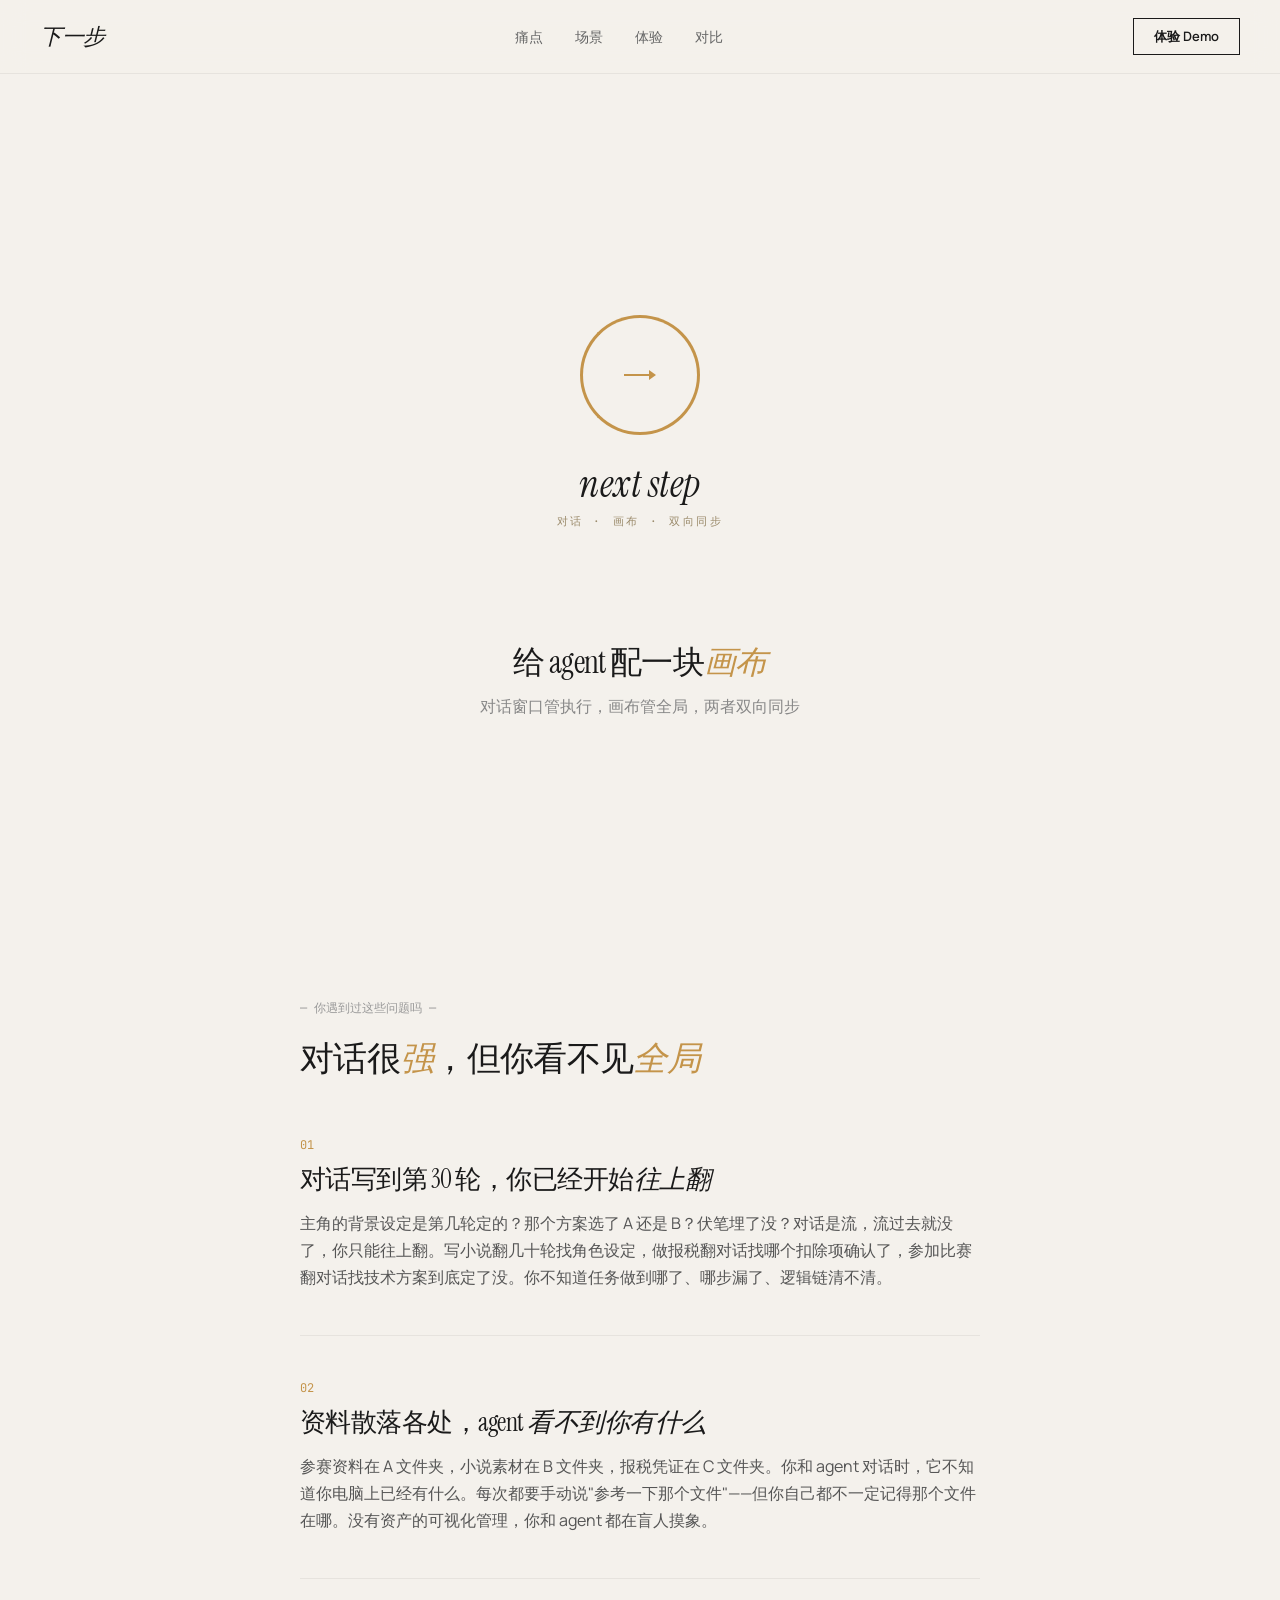
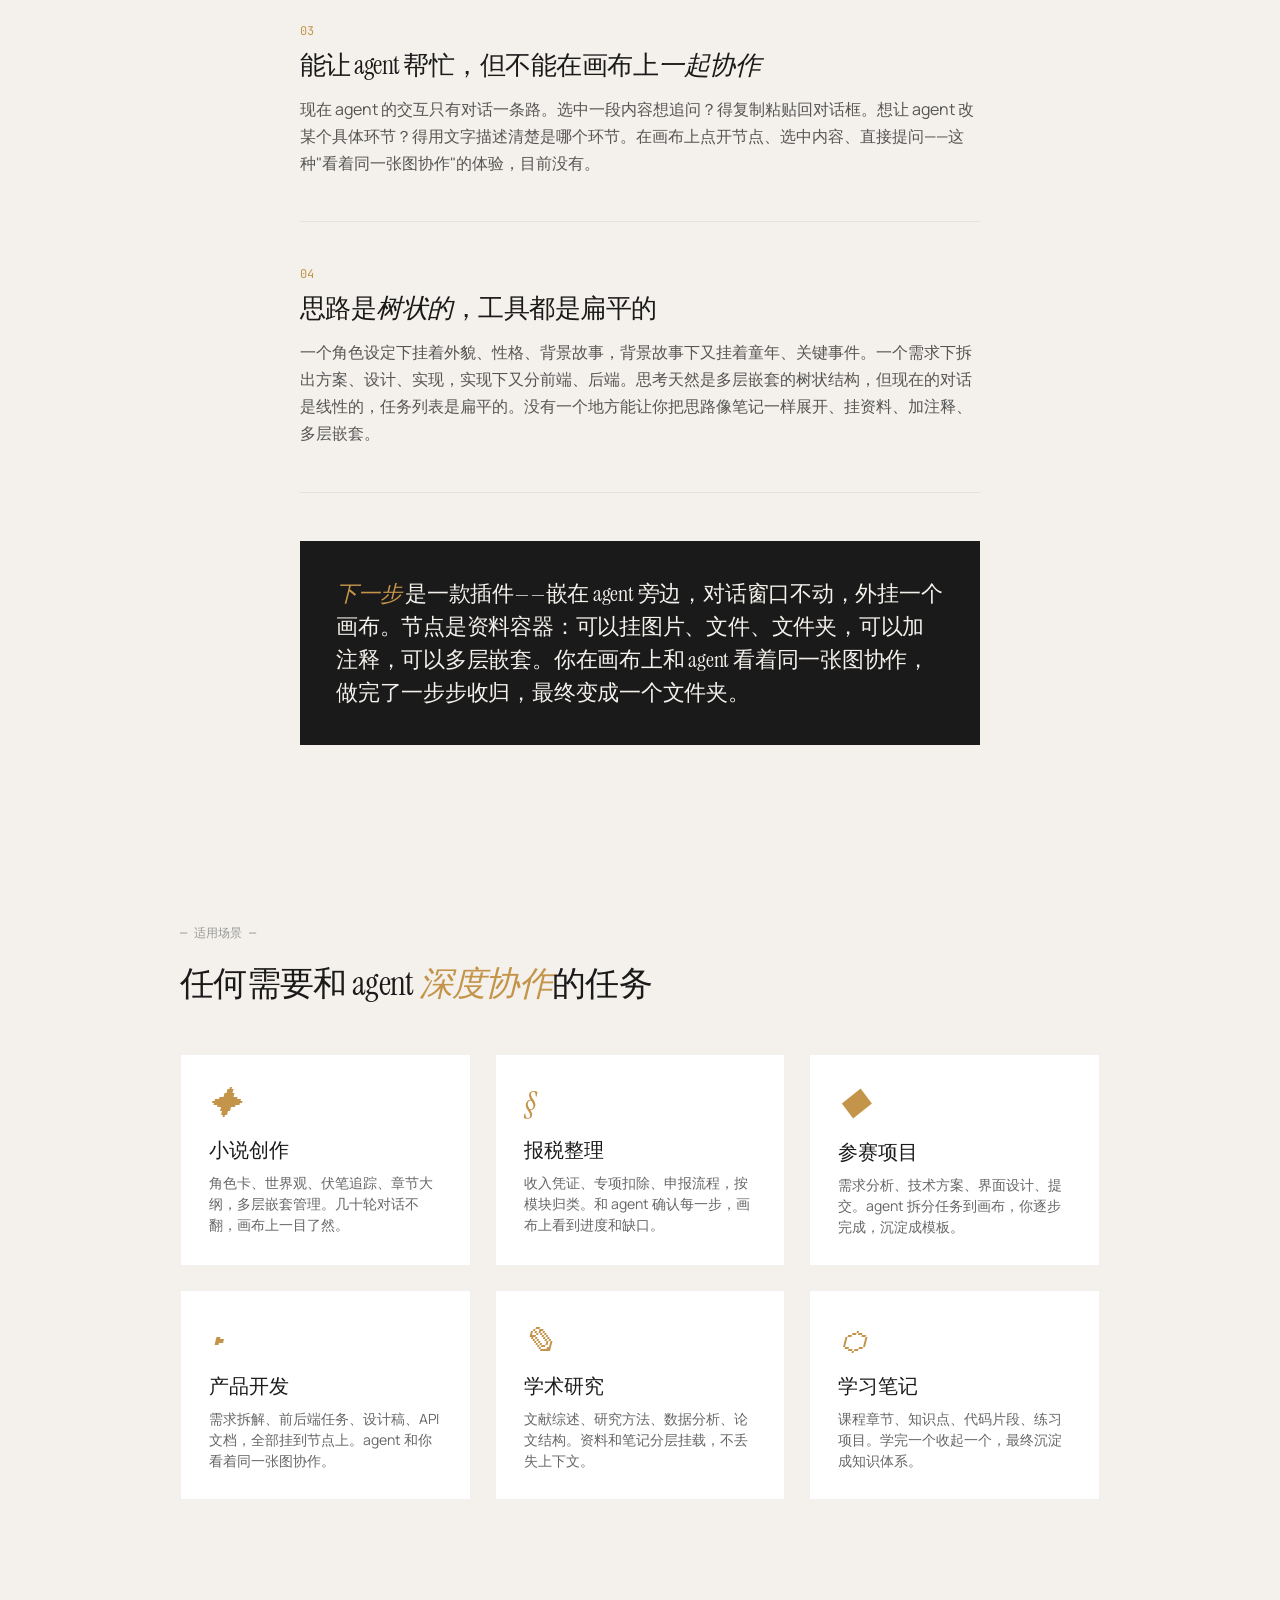
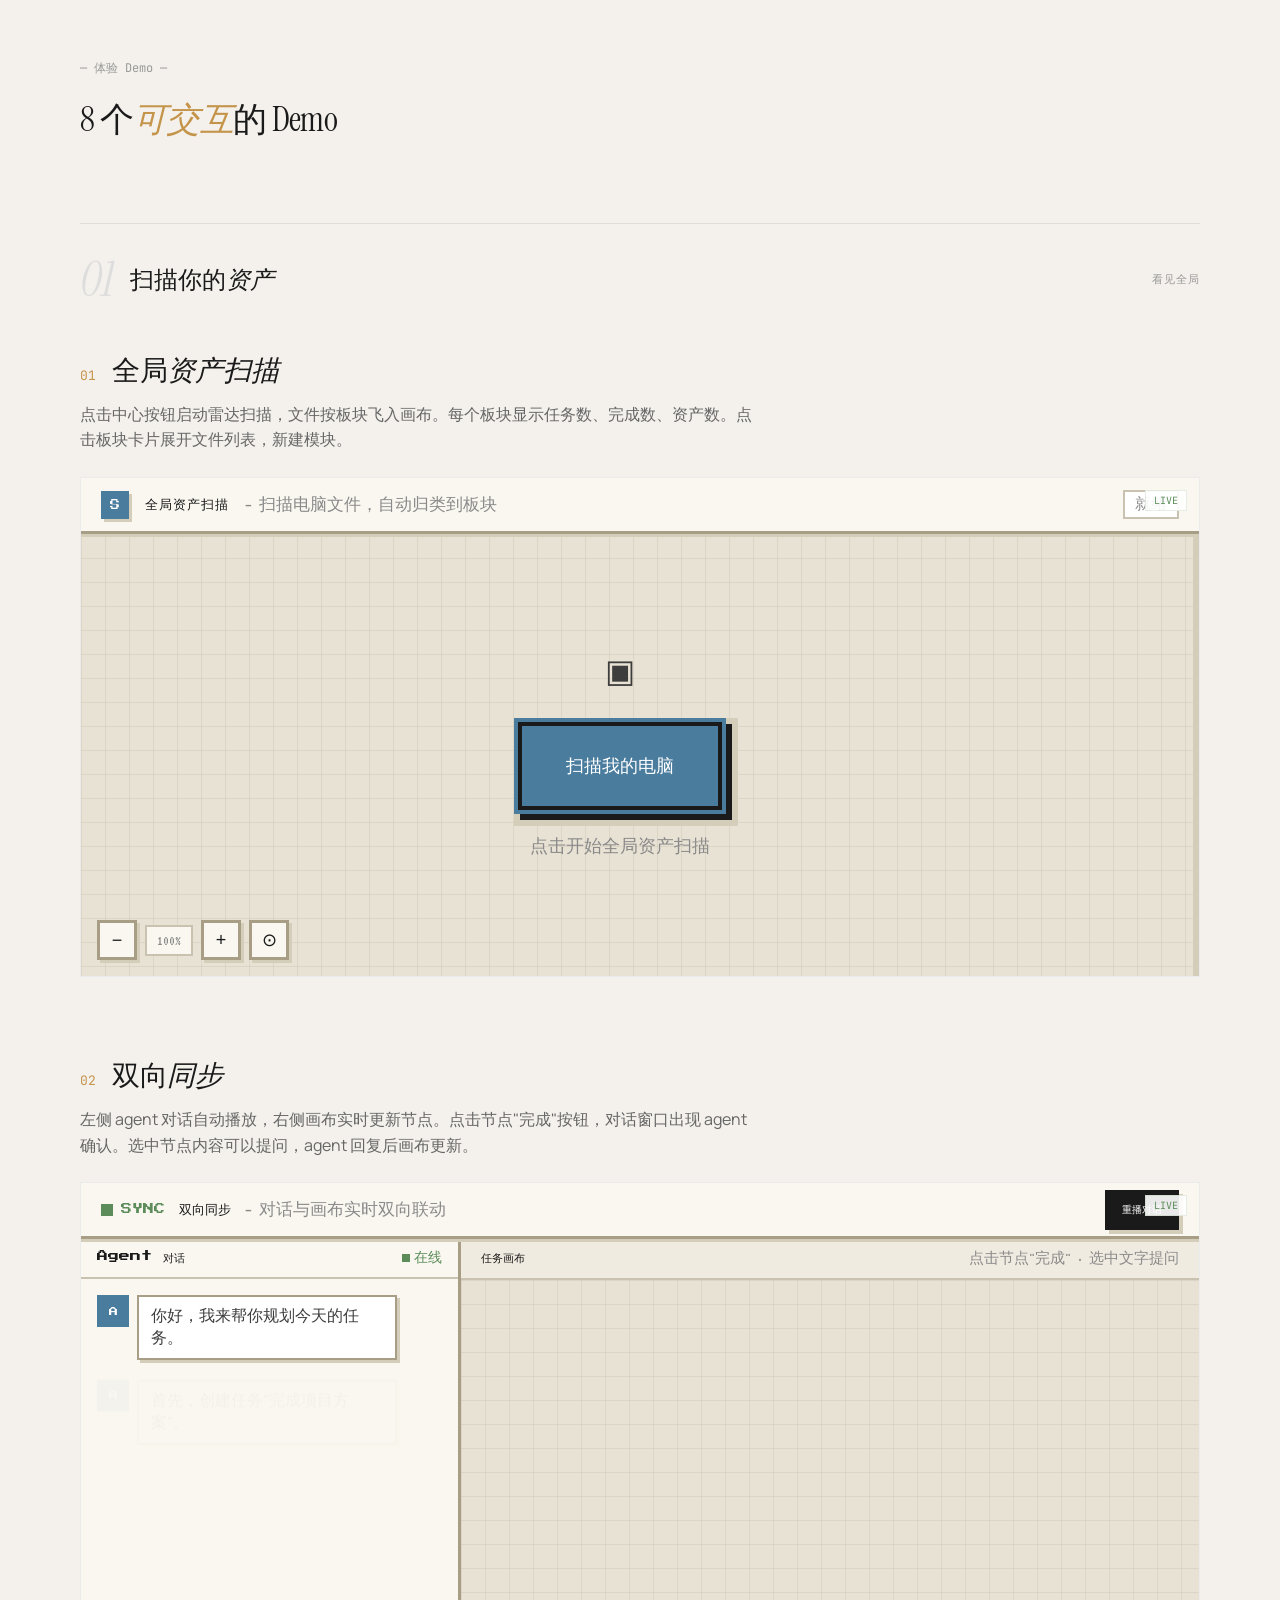
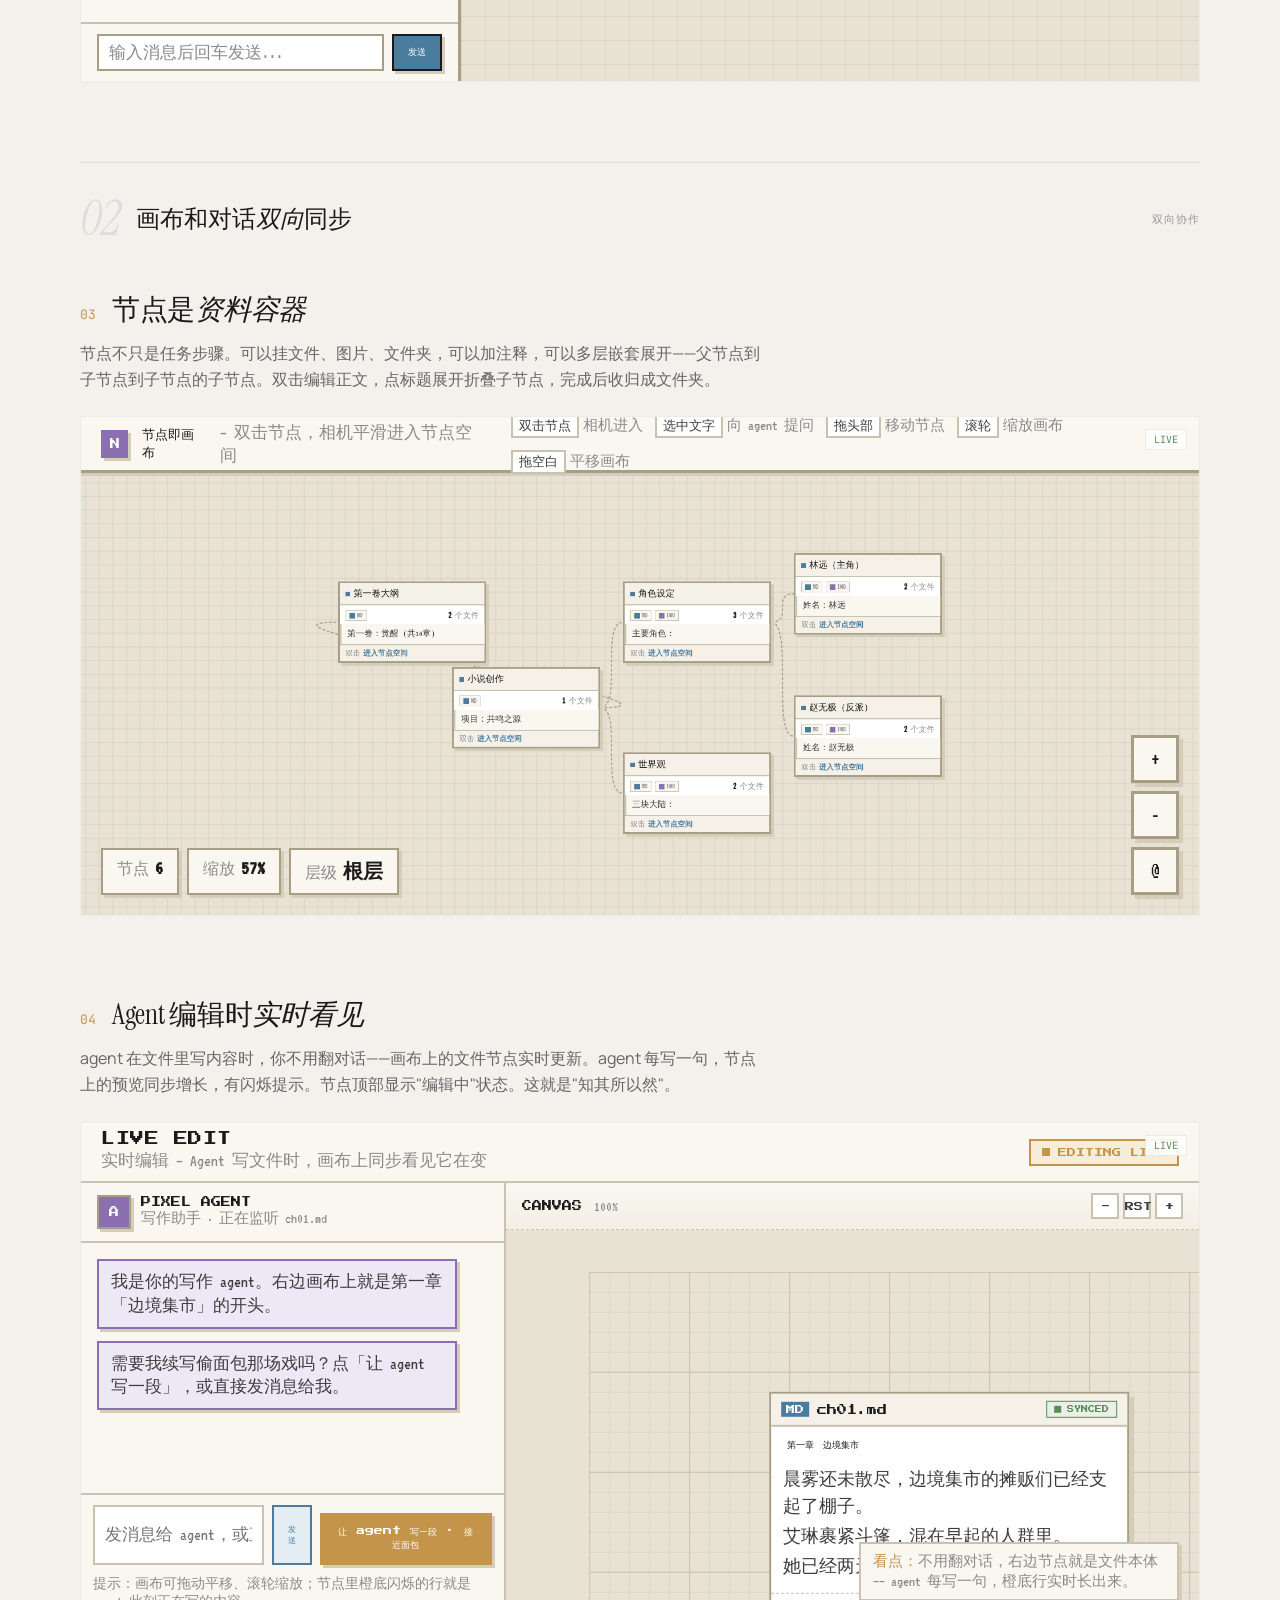
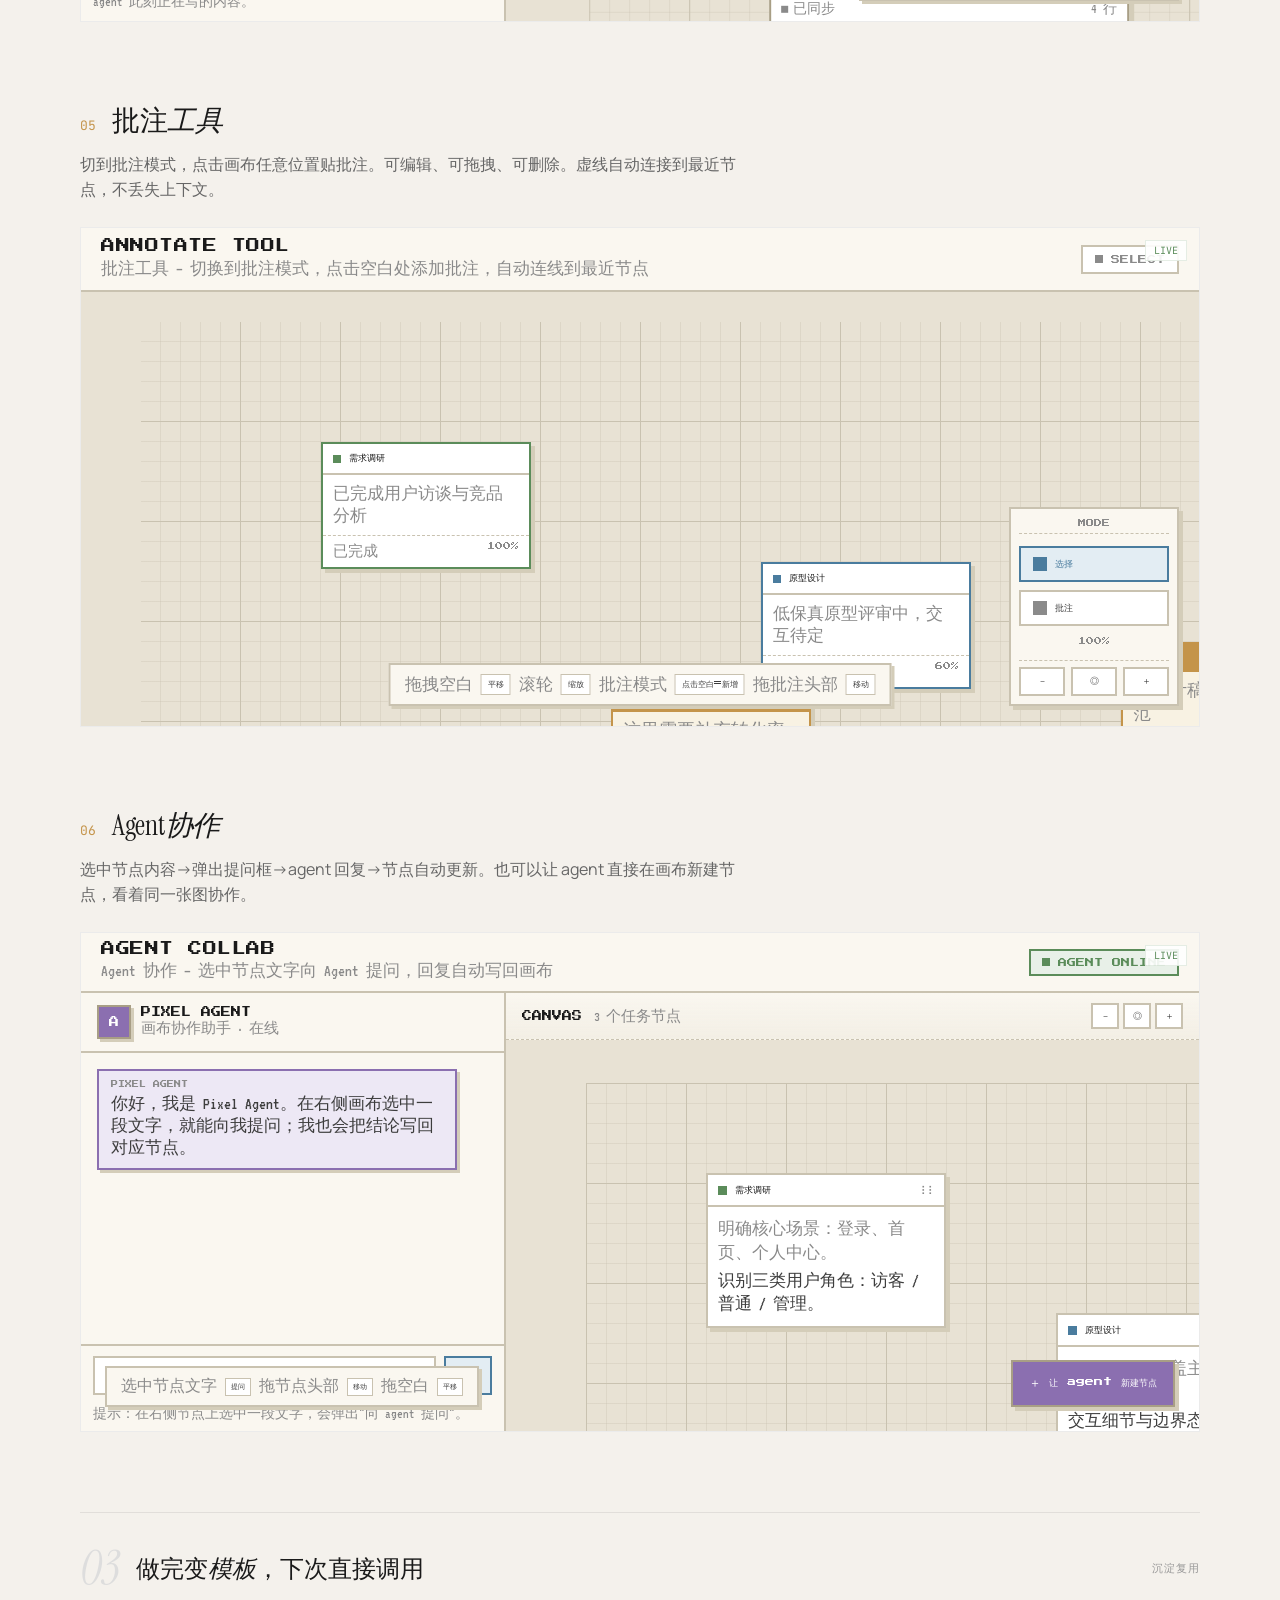
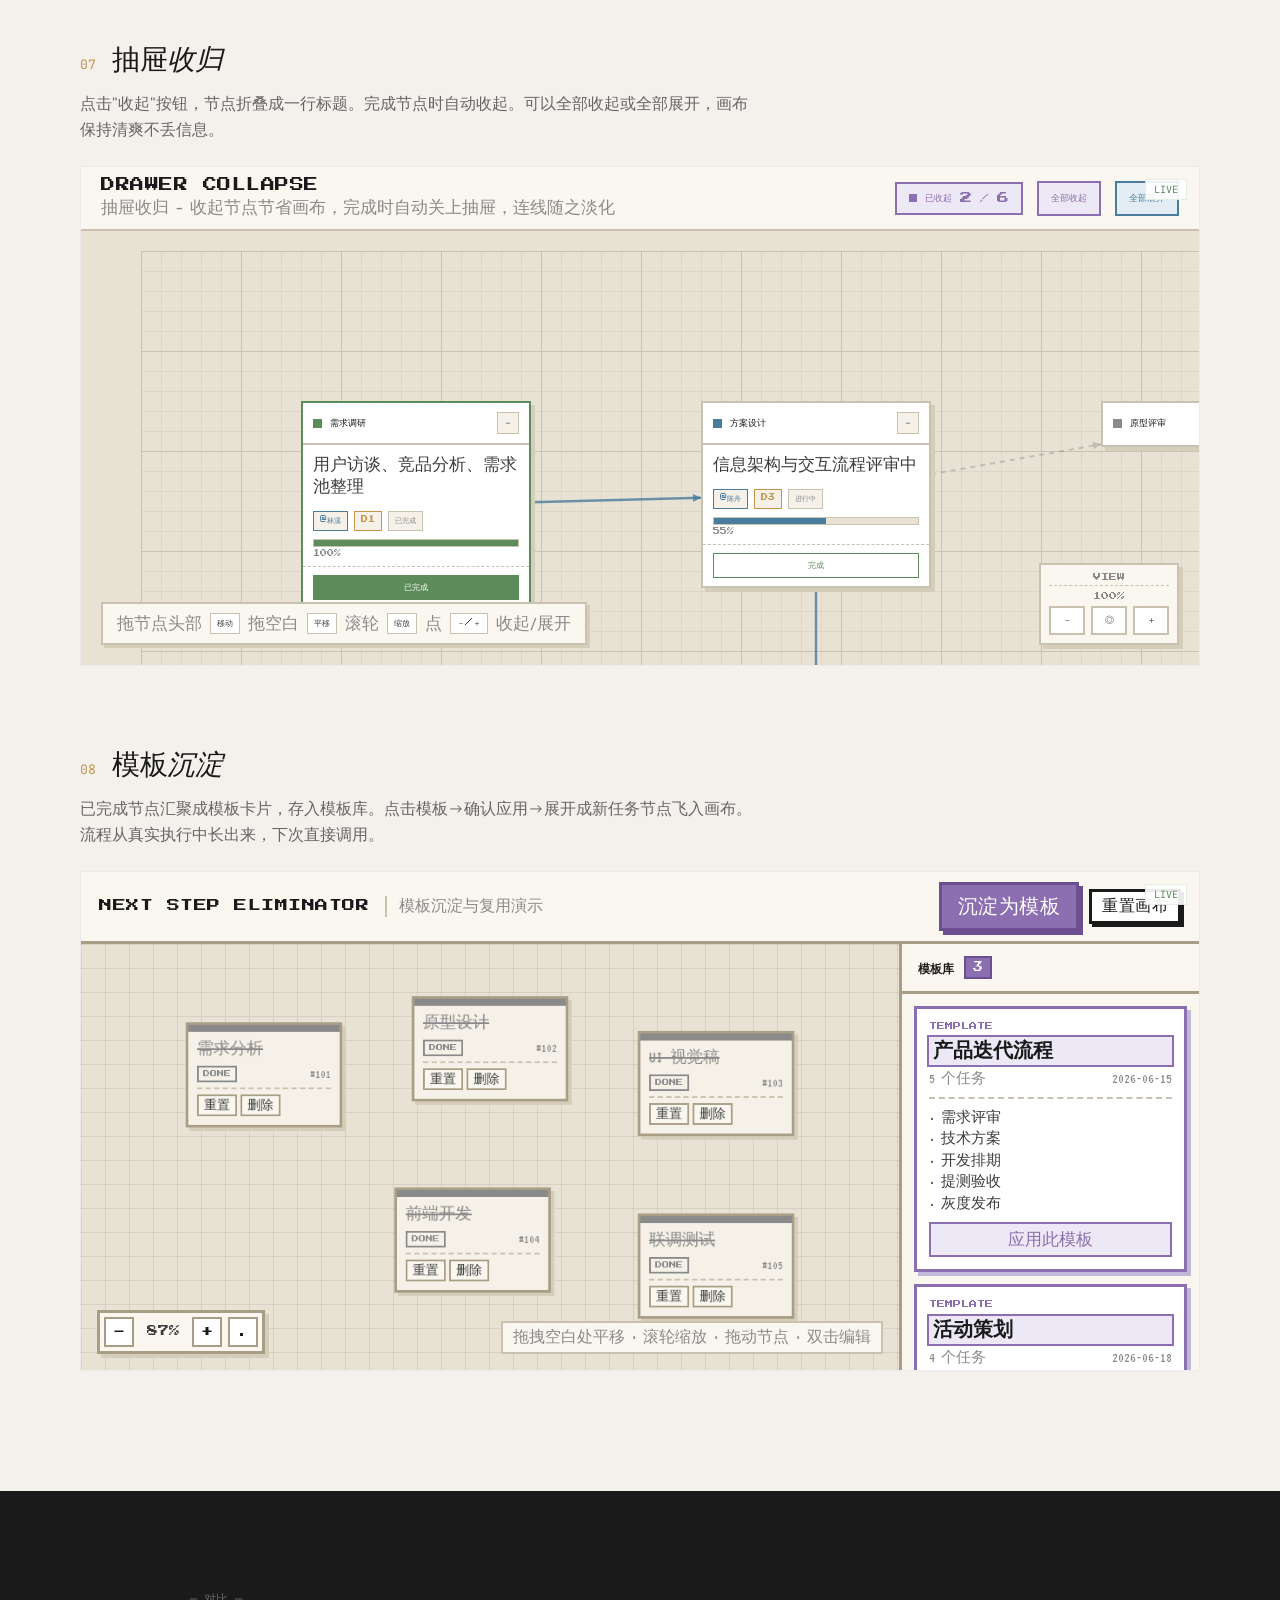
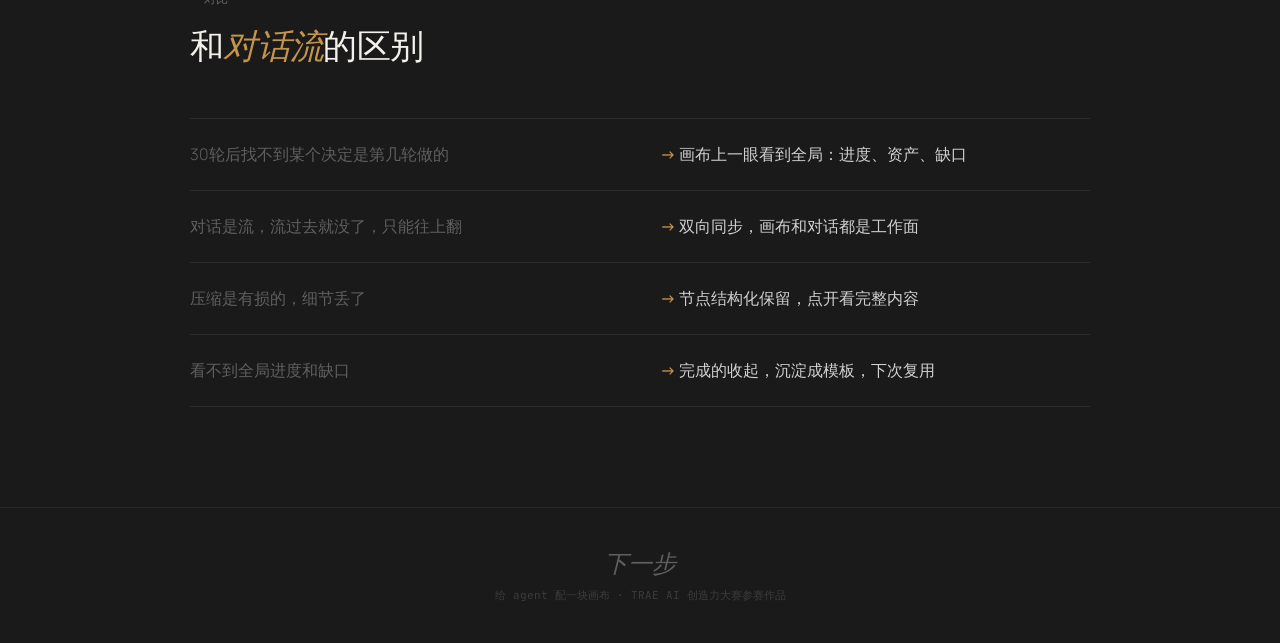
==== index.html @ 16f98454 "nextstep demo" ====
<!doctype html>
<html lang="zh-CN">
<head>
<meta charset="UTF-8">
<meta name="viewport" content="width=device-width, initial-scale=1.0">
<title>下一步 — 给 agent 配一块画布</title>
<style>
@import url('https://fonts.googleapis.com/css2?family=Instrument+Serif:ital@0;1&family=JetBrains+Mono:wght@400;500&family=Manrope:wght@300;400;500;600;700&display=swap');

* { box-sizing: border-box; margin: 0; padding: 0; }
html { scroll-behavior: smooth; }
body {
  background: #f4f1ec;
  font-family: 'Manrope', sans-serif;
  color: #1a1a1a;
  -webkit-font-smoothing: antialiased;
  overflow-x: hidden;
}

/* ================================================================
   NAV
   ================================================================ */
.nav {
  position: fixed; top: 0; left: 0; right: 0; z-index: 500;
  display: flex; align-items: center; justify-content: space-between;
  padding: 18px 40px;
  background: rgba(244,241,236,0.85); backdrop-filter: blur(12px);
  border-bottom: 1px solid rgba(0,0,0,0.06);
}
.nav-brand {
  font-family: 'Instrument Serif', serif; font-size: 22px;
  font-style: italic; letter-spacing: -0.02em;
}
.nav-links { display: flex; gap: 32px; }
.nav-link {
  font-size: 14px; font-weight: 400; color: #666;
  text-decoration: none; transition: color 0.2s;
}
.nav-link:hover { color: #1a1a1a; }
.nav-cta {
  font-size: 13px; font-weight: 600; color: #1a1a1a;
  text-decoration: none; padding: 8px 20px;
  border: 1px solid #1a1a1a; transition: all 0.2s;
}
.nav-cta:hover { background: #1a1a1a; color: #f4f1ec; }

/* ================================================================
   LOGO 区 — 第一眼
   ================================================================ */
.logo-section {
  min-height: 100vh; display: flex; flex-direction: column;
  align-items: center; justify-content: center;
  padding: 80px 40px 40px; position: relative;
}
.logo-section iframe {
  width: 100%; max-width: 600px; height: 400px; border: none;
}

.logo-tagline {
  font-family: 'Instrument Serif', serif; font-size: 32px;
  font-weight: 400; text-align: center; margin-top: 20px;
  letter-spacing: -0.02em; line-height: 1.3;
}
.logo-tagline em { font-style: italic; color: #c4944a; }
.logo-sub {
  font-size: 16px; color: #888; text-align: center;
  margin-top: 12px; font-weight: 400;
}

/* ================================================================
   PAIN — 痛点
   ================================================================ */
.pain {
  padding: 100px 40px; max-width: 760px; margin: 0 auto;
}
.pain-label {
  font-family: 'JetBrains Mono', monospace; font-size: 12px;
  color: #999; margin-bottom: 20px;
}
.pain h2 {
  font-family: 'Instrument Serif', serif; font-weight: 400;
  font-size: 34px; line-height: 1.3; letter-spacing: -0.02em;
  margin-bottom: 56px;
}
.pain h2 em { font-style: italic; color: #c4944a; }

.pain-item {
  margin-bottom: 44px; padding-bottom: 44px;
  border-bottom: 1px solid rgba(0,0,0,0.06);
}
.pain-item:last-of-type { border-bottom: none; }
.pain-num {
  font-family: 'JetBrains Mono', monospace; font-size: 12px;
  color: #c4944a; margin-bottom: 10px;
}
.pain-item h3 {
  font-family: 'Instrument Serif', serif; font-size: 26px;
  font-weight: 400; letter-spacing: -0.02em; margin-bottom: 14px;
  line-height: 1.25;
}
.pain-item h3 em { font-style: italic; }
.pain-item p {
  font-size: 16px; line-height: 1.7; color: #555; font-weight: 400;
}

.pain-answer {
  margin-top: 48px; padding: 36px; background: #1a1a1a; color: #f4f1ec;
}
.pain-answer p {
  font-family: 'Instrument Serif', serif; font-size: 22px;
  line-height: 1.5; letter-spacing: -0.01em;
}
.pain-answer p em { font-style: italic; color: #c4944a; }

/* ================================================================
   SCENARIOS — 应用场景
   ================================================================ */
.scenarios {
  padding: 80px 40px; max-width: 1000px; margin: 0 auto;
}
.scenarios-label {
  font-family: 'JetBrains Mono', monospace; font-size: 12px;
  color: #999; margin-bottom: 20px;
}
.scenarios h2 {
  font-family: 'Instrument Serif', serif; font-weight: 400;
  font-size: 34px; line-height: 1.3; letter-spacing: -0.02em;
  margin-bottom: 48px;
}
.scenarios h2 em { font-style: italic; color: #c4944a; }
.scenario-grid {
  display: grid; grid-template-columns: repeat(3, 1fr); gap: 24px;
}
.scenario-card {
  padding: 28px; background: #fff;
  border: 1px solid rgba(0,0,0,0.06);
}
.scenario-icon {
  font-family: 'Instrument Serif', serif; font-size: 32px;
  font-style: italic; color: #c4944a; margin-bottom: 12px;
}
.scenario-card h3 {
  font-family: 'Instrument Serif', serif; font-size: 20px;
  font-weight: 400; margin-bottom: 8px;
}
.scenario-card p {
  font-size: 14px; color: #666; line-height: 1.5;
}

/* ================================================================
   DEMOS — 一排一个，全宽
   ================================================================ */
.demos {
  padding: 80px 40px 120px; max-width: 1200px; margin: 0 auto;
}
.demos-label {
  font-family: 'JetBrains Mono', monospace; font-size: 12px;
  color: #999; margin-bottom: 20px;
}
.demos h2 {
  font-family: 'Instrument Serif', serif; font-weight: 400;
  font-size: 34px; letter-spacing: -0.02em; margin-bottom: 64px;
}
.demos h2 em { font-style: italic; color: #c4944a; }

.demo-block {
  margin-bottom: 80px;
}
.demo-block:last-child { margin-bottom: 0; }

.demo-header {
  display: flex; align-items: baseline; gap: 16px;
  margin-bottom: 12px;
}
.demo-number {
  font-family: 'JetBrains Mono', monospace; font-size: 13px;
  color: #c4944a;
}
.demo-header h3 {
  font-family: 'Instrument Serif', serif; font-size: 28px;
  font-weight: 400; letter-spacing: -0.01em;
}
.demo-header h3 em { font-style: italic; }

.demo-desc {
  font-size: 16px; color: #666; margin-bottom: 24px;
  max-width: 680px; line-height: 1.6;
}

.demo-frame {
  width: 100%; height: 500px;
  border: 1px solid rgba(0,0,0,0.08);
  overflow: hidden; position: relative; background: #fff;
}
.demo-frame iframe { width: 100%; height: 100%; border: none; }
.demo-frame .live {
  position: absolute; top: 12px; right: 12px; z-index: 10;
  font-family: 'JetBrains Mono', monospace; font-size: 10px;
  color: #5b8c5a; padding: 3px 8px;
  background: rgba(255,255,255,0.9); border: 1px solid rgba(91,140,90,0.15);
}

/* ACT 分隔 */
.act-divider {
  display: flex; align-items: center; gap: 16px;
  margin: 80px 0 48px; padding-top: 32px;
  border-top: 1px solid rgba(0,0,0,0.08);
}
.act-divider .num {
  font-family: 'Instrument Serif', serif; font-size: 48px;
  font-style: italic; color: #ddd; line-height: 1;
}
.act-divider .title {
  font-family: 'Instrument Serif', serif; font-size: 24px;
  font-weight: 400; flex: 1;
}
.act-divider .title em { font-style: italic; }
.act-divider .tag {
  font-family: 'JetBrains Mono', monospace; font-size: 11px;
  color: #999; text-transform: uppercase; letter-spacing: 0.1em;
}

/* ================================================================
   COMPARE
   ================================================================ */
.compare {
  padding: 100px 40px; background: #1a1a1a; color: #f4f1ec;
}
.compare-inner { max-width: 900px; margin: 0 auto; }
.compare-label {
  font-family: 'JetBrains Mono', monospace; font-size: 12px;
  color: #666; margin-bottom: 16px;
}
.compare h2 {
  font-family: 'Instrument Serif', serif; font-size: 34px;
  font-weight: 400; margin-bottom: 48px; letter-spacing: -0.02em;
}
.compare h2 em { font-style: italic; color: #c4944a; }
.compare-rows { border-top: 1px solid rgba(255,255,255,0.08); }
.compare-row {
  display: grid; grid-template-columns: 1fr 1fr; gap: 40px;
  padding: 24px 0; border-bottom: 1px solid rgba(255,255,255,0.08);
}
.compare-row .before { color: rgba(255,255,255,0.3); font-size: 16px; font-weight: 300; }
.compare-row .after { color: rgba(255,255,255,0.8); font-size: 16px; font-weight: 400; }
.compare-row .after::before { content: '→ '; color: #c4944a; font-weight: 600; }

/* ================================================================
   FOOTER
   ================================================================ */
.footer { background: #1a1a1a; padding: 40px; text-align: center; border-top: 1px solid rgba(255,255,255,0.06); }
.footer-brand { font-family: 'Instrument Serif', serif; font-size: 24px; font-style: italic; color: rgba(255,255,255,0.3); margin-bottom: 8px; }
.footer p { font-family: 'JetBrains Mono', monospace; font-size: 11px; color: rgba(255,255,255,0.15); }

@media (max-width: 900px) {
  .scenario-grid { grid-template-columns: 1fr; }
  .demo-frame { height: 400px; }
  .compare-row { grid-template-columns: 1fr; gap: 8px; }
  .nav-links { display: none; }
  .pain h2, .scenarios h2, .demos h2, .compare h2 { font-size: 26px; }
  .logo-tagline { font-size: 24px; }
}
</style>
</head>
<body>

<!-- NAV -->
<nav class="nav">
  <span class="nav-brand">下一步</span>
  <div class="nav-links">
    <a class="nav-link" href="#pain">痛点</a>
    <a class="nav-link" href="#scenarios">场景</a>
    <a class="nav-link" href="#demos">体验</a>
    <a class="nav-link" href="#compare">对比</a>
  </div>
  <a class="nav-cta" href="#demos">体验 Demo</a>
</nav>

<!-- LOGO -->
<section class="logo-section">
  <iframe src="logo.html" title="Logo"></iframe>
  <p class="logo-tagline">给 agent 配一块<em>画布</em></p>
  <p class="logo-sub">对话窗口管执行，画布管全局，两者双向同步</p>
</section>

<!-- PAIN -->
<section class="pain" id="pain">
  <div class="pain-label">— 你遇到过这些问题吗 —</div>
  <h2>对话很<em>强</em>，但你看不见<em>全局</em></h2>

  <div class="pain-item">
    <div class="pain-num">01</div>
    <h3>对话写到第 30 轮，你已经开始<em>往上翻</em></h3>
    <p>主角的背景设定是第几轮定的？那个方案选了 A 还是 B？伏笔埋了没？对话是流，流过去就没了，你只能往上翻。写小说翻几十轮找角色设定，做报税翻对话找哪个扣除项确认了，参加比赛翻对话找技术方案到底定了没。你不知道任务做到哪了、哪步漏了、逻辑链清不清。</p>
  </div>

  <div class="pain-item">
    <div class="pain-num">02</div>
    <h3>资料散落各处，agent <em>看不到你有什么</em></h3>
    <p>参赛资料在 A 文件夹，小说素材在 B 文件夹，报税凭证在 C 文件夹。你和 agent 对话时，它不知道你电脑上已经有什么。每次都要手动说"参考一下那个文件"——但你自己都不一定记得那个文件在哪。没有资产的可视化管理，你和 agent 都在盲人摸象。</p>
  </div>

  <div class="pain-item">
    <div class="pain-num">03</div>
    <h3>能让 agent 帮忙，但不能在画布上<em>一起协作</em></h3>
    <p>现在 agent 的交互只有对话一条路。选中一段内容想追问？得复制粘贴回对话框。想让 agent 改某个具体环节？得用文字描述清楚是哪个环节。在画布上点开节点、选中内容、直接提问——这种"看着同一张图协作"的体验，目前没有。</p>
  </div>

  <div class="pain-item">
    <div class="pain-num">04</div>
    <h3>思路是<em>树状的</em>，工具都是扁平的</h3>
    <p>一个角色设定下挂着外貌、性格、背景故事，背景故事下又挂着童年、关键事件。一个需求下拆出方案、设计、实现，实现下又分前端、后端。思考天然是多层嵌套的树状结构，但现在的对话是线性的，任务列表是扁平的。没有一个地方能让你把思路像笔记一样展开、挂资料、加注释、多层嵌套。</p>
  </div>

  <div class="pain-answer">
    <p><em>下一步</em> 是一款插件——嵌在 agent 旁边，对话窗口不动，外挂一个画布。节点是资料容器：可以挂图片、文件、文件夹，可以加注释，可以多层嵌套。你在画布上和 agent 看着同一张图协作，做完了一步步收归，最终变成一个文件夹。</p>
  </div>
</section>

<!-- SCENARIOS -->
<section class="scenarios" id="scenarios">
  <div class="scenarios-label">— 适用场景 —</div>
  <h2>任何需要和 agent <em>深度协作</em>的任务</h2>
  <div class="scenario-grid">
    <div class="scenario-card">
      <div class="scenario-icon">✦</div>
      <h3>小说创作</h3>
      <p>角色卡、世界观、伏笔追踪、章节大纲，多层嵌套管理。几十轮对话不翻，画布上一目了然。</p>
    </div>
    <div class="scenario-card">
      <div class="scenario-icon">§</div>
      <h3>报税整理</h3>
      <p>收入凭证、专项扣除、申报流程，按模块归类。和 agent 确认每一步，画布上看到进度和缺口。</p>
    </div>
    <div class="scenario-card">
      <div class="scenario-icon">◆</div>
      <h3>参赛项目</h3>
      <p>需求分析、技术方案、界面设计、提交。agent 拆分任务到画布，你逐步完成，沉淀成模板。</p>
    </div>
    <div class="scenario-card">
      <div class="scenario-icon">▸</div>
      <h3>产品开发</h3>
      <p>需求拆解、前后端任务、设计稿、API 文档，全部挂到节点上。agent 和你看着同一张图协作。</p>
    </div>
    <div class="scenario-card">
      <div class="scenario-icon">✎</div>
      <h3>学术研究</h3>
      <p>文献综述、研究方法、数据分析、论文结构。资料和笔记分层挂载，不丢失上下文。</p>
    </div>
    <div class="scenario-card">
      <div class="scenario-icon">⬡</div>
      <h3>学习笔记</h3>
      <p>课程章节、知识点、代码片段、练习项目。学完一个收起一个，最终沉淀成知识体系。</p>
    </div>
  </div>
</section>

<!-- DEMOS -->
<section class="demos" id="demos">
  <div class="demos-label">— 体验 Demo —</div>
  <h2>8 个<em>可交互</em>的 Demo</h2>

  <!-- ACT 1: 看见全局 -->
  <div class="act-divider">
    <span class="num">01</span>
    <span class="title">扫描你的<em>资产</em></span>
    <span class="tag">看见全局</span>
  </div>

  <div class="demo-block">
    <div class="demo-header">
      <span class="demo-number">01</span>
      <h3>全局<em>资产扫描</em></h3>
    </div>
    <p class="demo-desc">点击中心按钮启动雷达扫描，文件按板块飞入画布。每个板块显示任务数、完成数、资产数。点击板块卡片展开文件列表，新建模块。</p>
    <div class="demo-frame">
      <span class="live">LIVE</span>
      <iframe src="demo-scan.html"></iframe>
    </div>
  </div>

  <div class="demo-block">
    <div class="demo-header">
      <span class="demo-number">02</span>
      <h3>双向<em>同步</em></h3>
    </div>
    <p class="demo-desc">左侧 agent 对话自动播放，右侧画布实时更新节点。点击节点"完成"按钮，对话窗口出现 agent 确认。选中节点内容可以提问，agent 回复后画布更新。</p>
    <div class="demo-frame">
      <span class="live">LIVE</span>
      <iframe src="demo-sync.html"></iframe>
    </div>
  </div>

  <!-- ACT 2: 双向协作 -->
  <div class="act-divider">
    <span class="num">02</span>
    <span class="title">画布和对话<em>双向</em>同步</span>
    <span class="tag">双向协作</span>
  </div>

  <div class="demo-block">
    <div class="demo-header">
      <span class="demo-number">03</span>
      <h3>节点是<em>资料容器</em></h3>
    </div>
    <p class="demo-desc">节点不只是任务步骤。可以挂文件、图片、文件夹，可以加注释，可以多层嵌套展开——父节点到子节点到子节点的子节点。双击编辑正文，点标题展开折叠子节点，完成后收归成文件夹。</p>
    <div class="demo-frame">
      <span class="live">LIVE</span>
      <iframe src="demo-edit.html"></iframe>
    </div>
  </div>

  <div class="demo-block">
    <div class="demo-header">
      <span class="demo-number">04</span>
      <h3>Agent 编辑时<em>实时看见</em></h3>
    </div>
    <p class="demo-desc">agent 在文件里写内容时，你不用翻对话——画布上的文件节点实时更新。agent 每写一句，节点上的预览同步增长，有闪烁提示。节点顶部显示"编辑中"状态。这就是"知其所以然"。</p>
    <div class="demo-frame">
      <span class="live">LIVE</span>
      <iframe src="demo-live-edit.html"></iframe>
    </div>
  </div>

  <div class="demo-block">
    <div class="demo-header">
      <span class="demo-number">05</span>
      <h3>批注<em>工具</em></h3>
    </div>
    <p class="demo-desc">切到批注模式，点击画布任意位置贴批注。可编辑、可拖拽、可删除。虚线自动连接到最近节点，不丢失上下文。</p>
    <div class="demo-frame">
      <span class="live">LIVE</span>
      <iframe src="demo-annotate.html"></iframe>
    </div>
  </div>

  <div class="demo-block">
    <div class="demo-header">
      <span class="demo-number">06</span>
      <h3>Agent<em>协作</em></h3>
    </div>
    <p class="demo-desc">选中节点内容→弹出提问框→agent 回复→节点自动更新。也可以让 agent 直接在画布新建节点，看着同一张图协作。</p>
    <div class="demo-frame">
      <span class="live">LIVE</span>
      <iframe src="demo-agent.html"></iframe>
    </div>
  </div>

  <!-- ACT 3: 沉淀复用 -->
  <div class="act-divider">
    <span class="num">03</span>
    <span class="title">做完变<em>模板</em>，下次直接调用</span>
    <span class="tag">沉淀复用</span>
  </div>

  <div class="demo-block">
    <div class="demo-header">
      <span class="demo-number">07</span>
      <h3>抽屉<em>收归</em></h3>
    </div>
    <p class="demo-desc">点击"收起"按钮，节点折叠成一行标题。完成节点时自动收起。可以全部收起或全部展开，画布保持清爽不丢信息。</p>
    <div class="demo-frame">
      <span class="live">LIVE</span>
      <iframe src="demo-collapse.html"></iframe>
    </div>
  </div>

  <div class="demo-block">
    <div class="demo-header">
      <span class="demo-number">08</span>
      <h3>模板<em>沉淀</em></h3>
    </div>
    <p class="demo-desc">已完成节点汇聚成模板卡片，存入模板库。点击模板→确认应用→展开成新任务节点飞入画布。流程从真实执行中长出来，下次直接调用。</p>
    <div class="demo-frame">
      <span class="live">LIVE</span>
      <iframe src="demo-template.html"></iframe>
    </div>
  </div>

</section>

<!-- COMPARE -->
<section class="compare" id="compare">
  <div class="compare-inner">
    <div class="compare-label">— 对比 —</div>
    <h2>和<em>对话流</em>的区别</h2>
    <div class="compare-rows">
      <div class="compare-row">
        <div class="before">30轮后找不到某个决定是第几轮做的</div>
        <div class="after">画布上一眼看到全局：进度、资产、缺口</div>
      </div>
      <div class="compare-row">
        <div class="before">对话是流，流过去就没了，只能往上翻</div>
        <div class="after">双向同步，画布和对话都是工作面</div>
      </div>
      <div class="compare-row">
        <div class="before">压缩是有损的，细节丢了</div>
        <div class="after">节点结构化保留，点开看完整内容</div>
      </div>
      <div class="compare-row">
        <div class="before">看不到全局进度和缺口</div>
        <div class="after">完成的收起，沉淀成模板，下次复用</div>
      </div>
    </div>
  </div>
</section>

<!-- FOOTER -->
<footer class="footer">
  <div class="footer-brand">下一步</div>
  <p>给 agent 配一块画布 · TRAE AI 创造力大赛参赛作品</p>
</footer>

<script>
// 滚动揭示
const obs = new IntersectionObserver((entries) => {
  entries.forEach(e => {
    if (e.isIntersecting) {
      e.target.style.opacity = '1';
      e.target.style.transform = 'translateY(0)';
    }
  });
}, { threshold: 0.05 });

document.querySelectorAll('.pain-item, .scenario-card, .demo-block, .act-divider').forEach(el => {
  el.style.opacity = '0';
  el.style.transform = 'translateY(24px)';
  el.style.transition = 'opacity 0.6s ease, transform 0.6s ease';
  obs.observe(el);
});
</script>

</body>
</html>
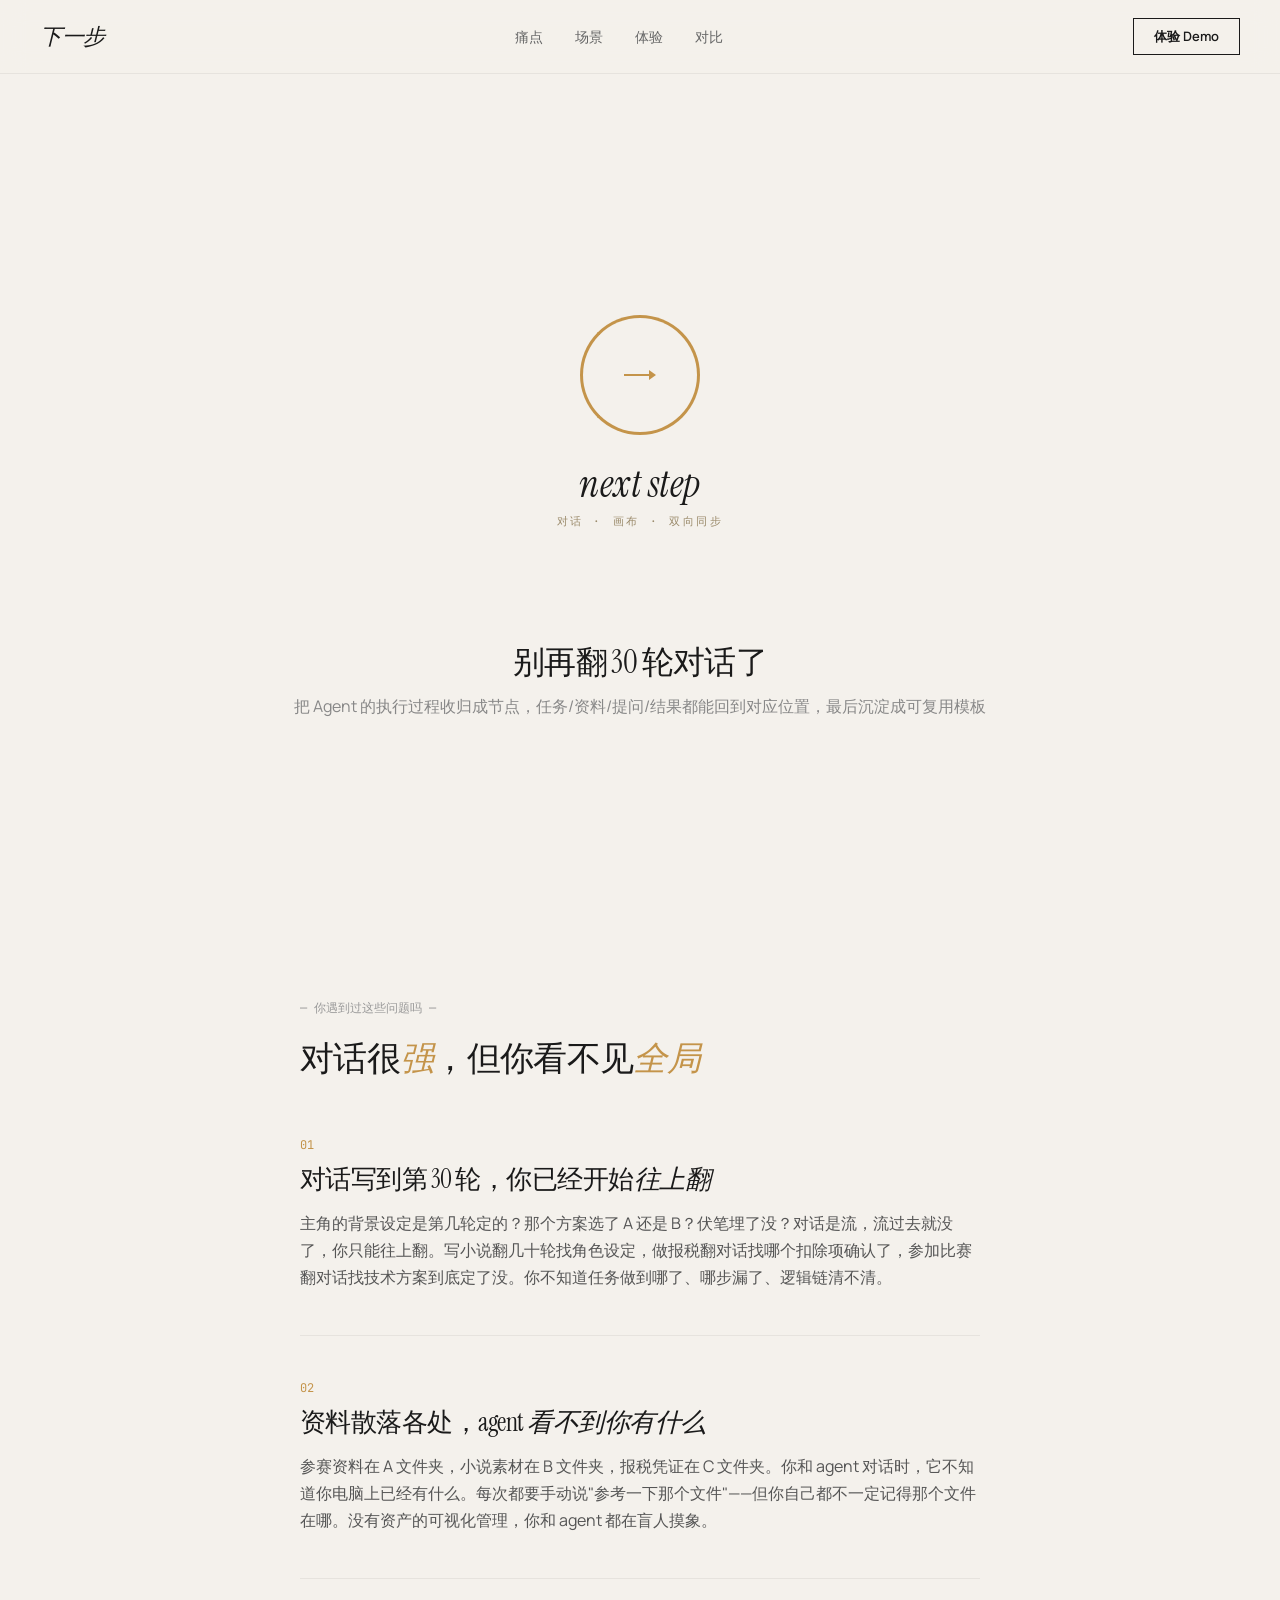
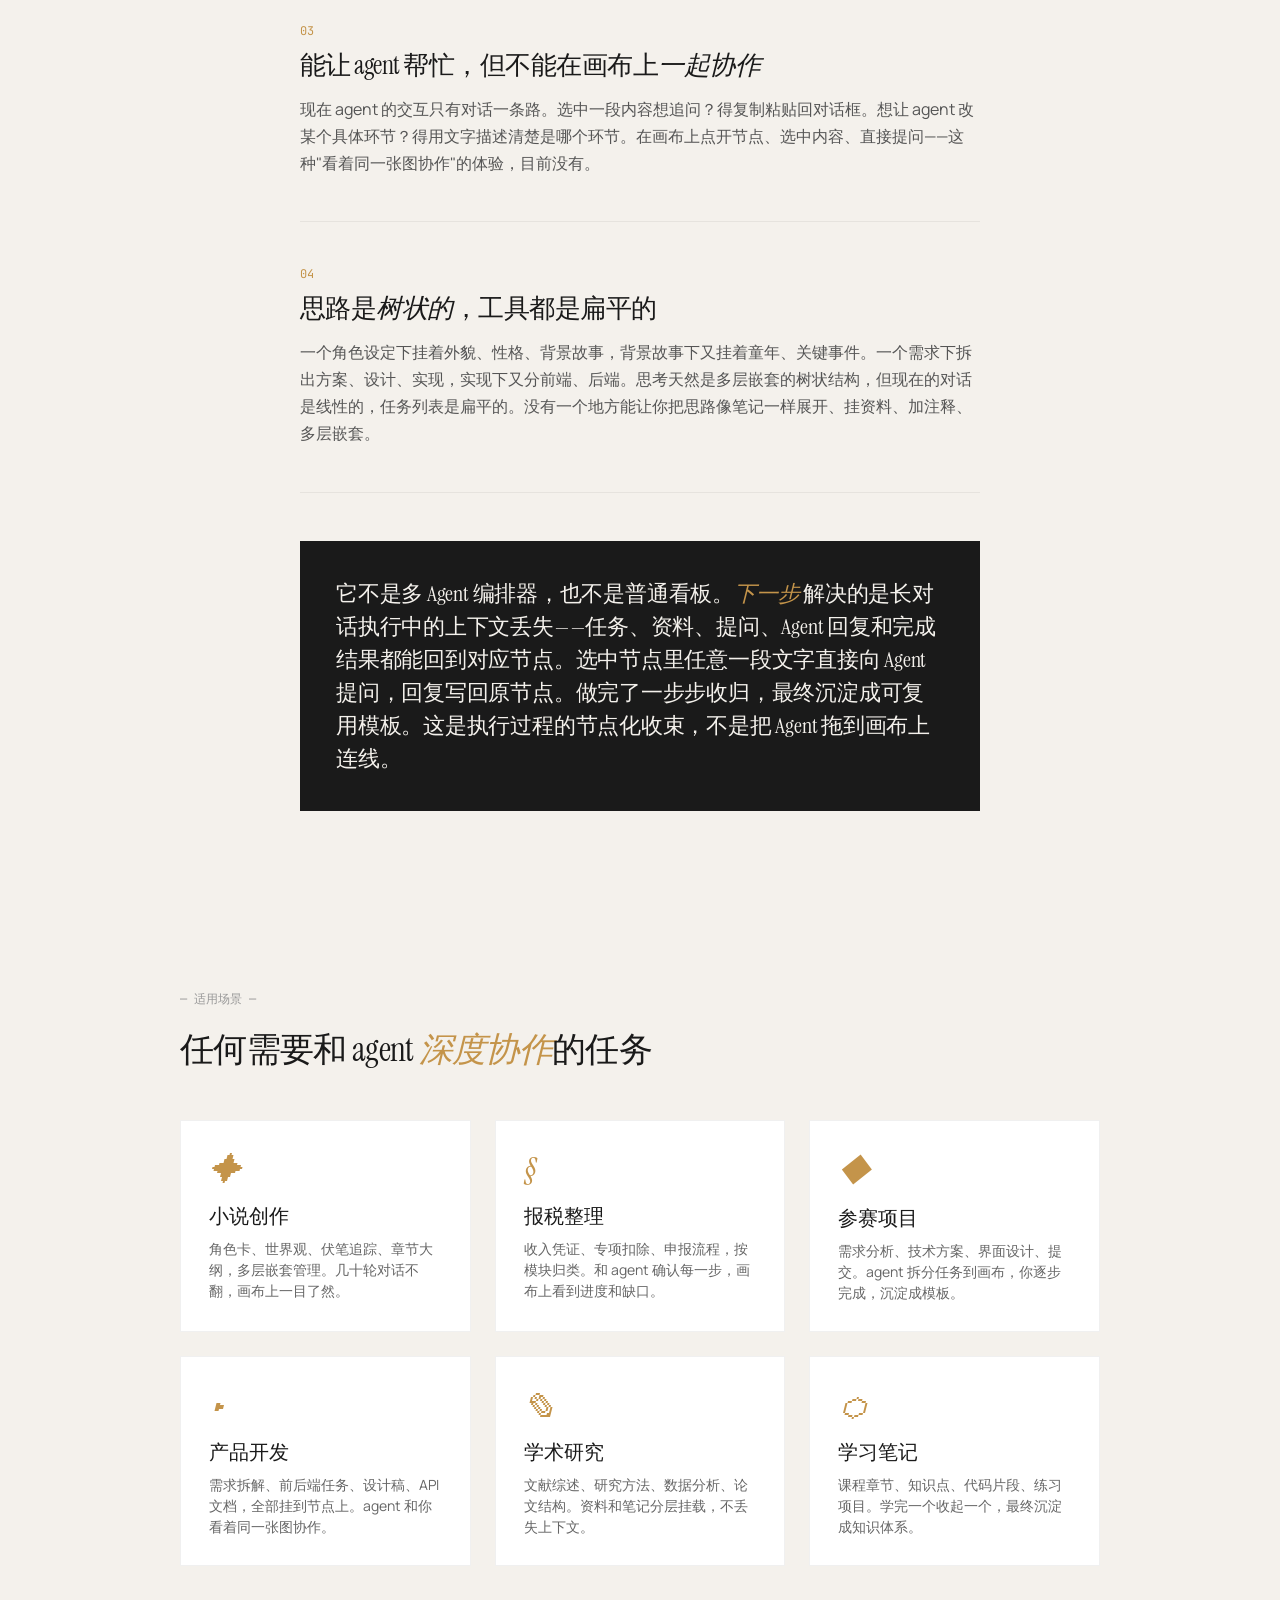
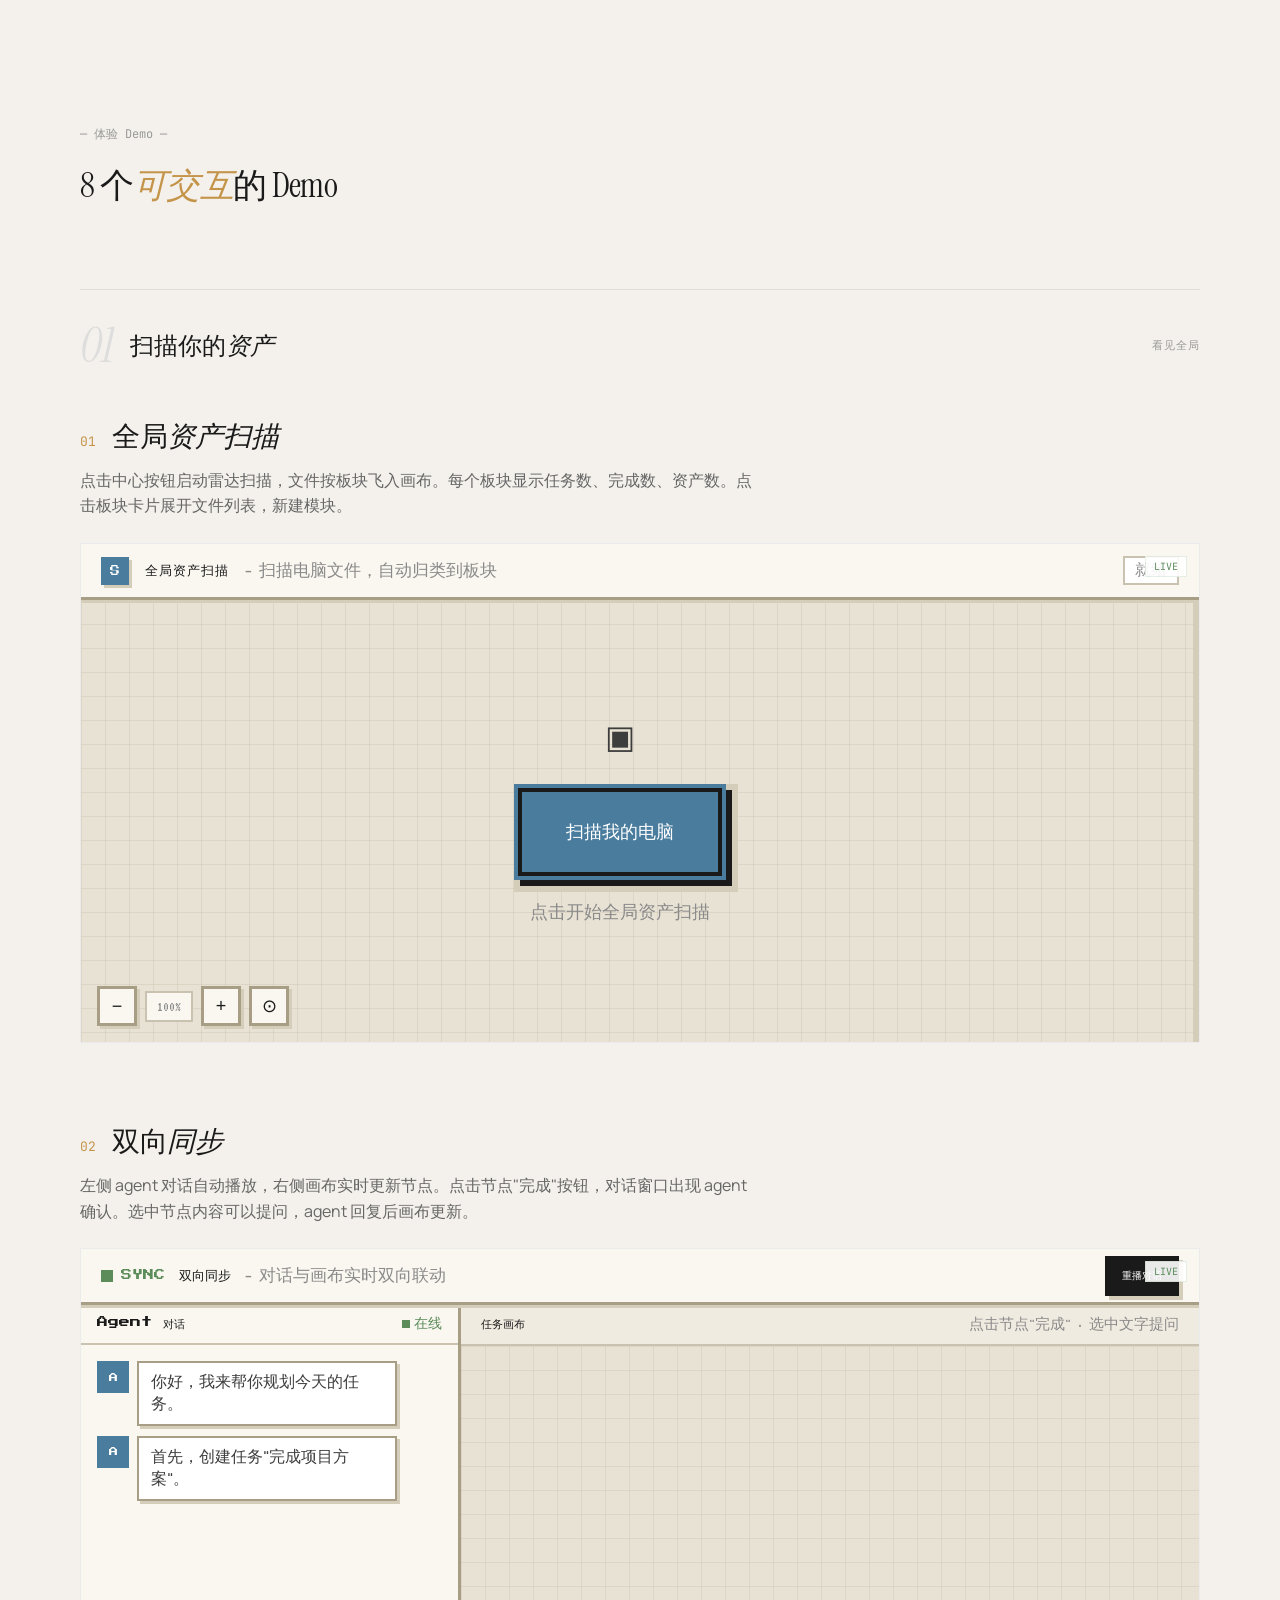
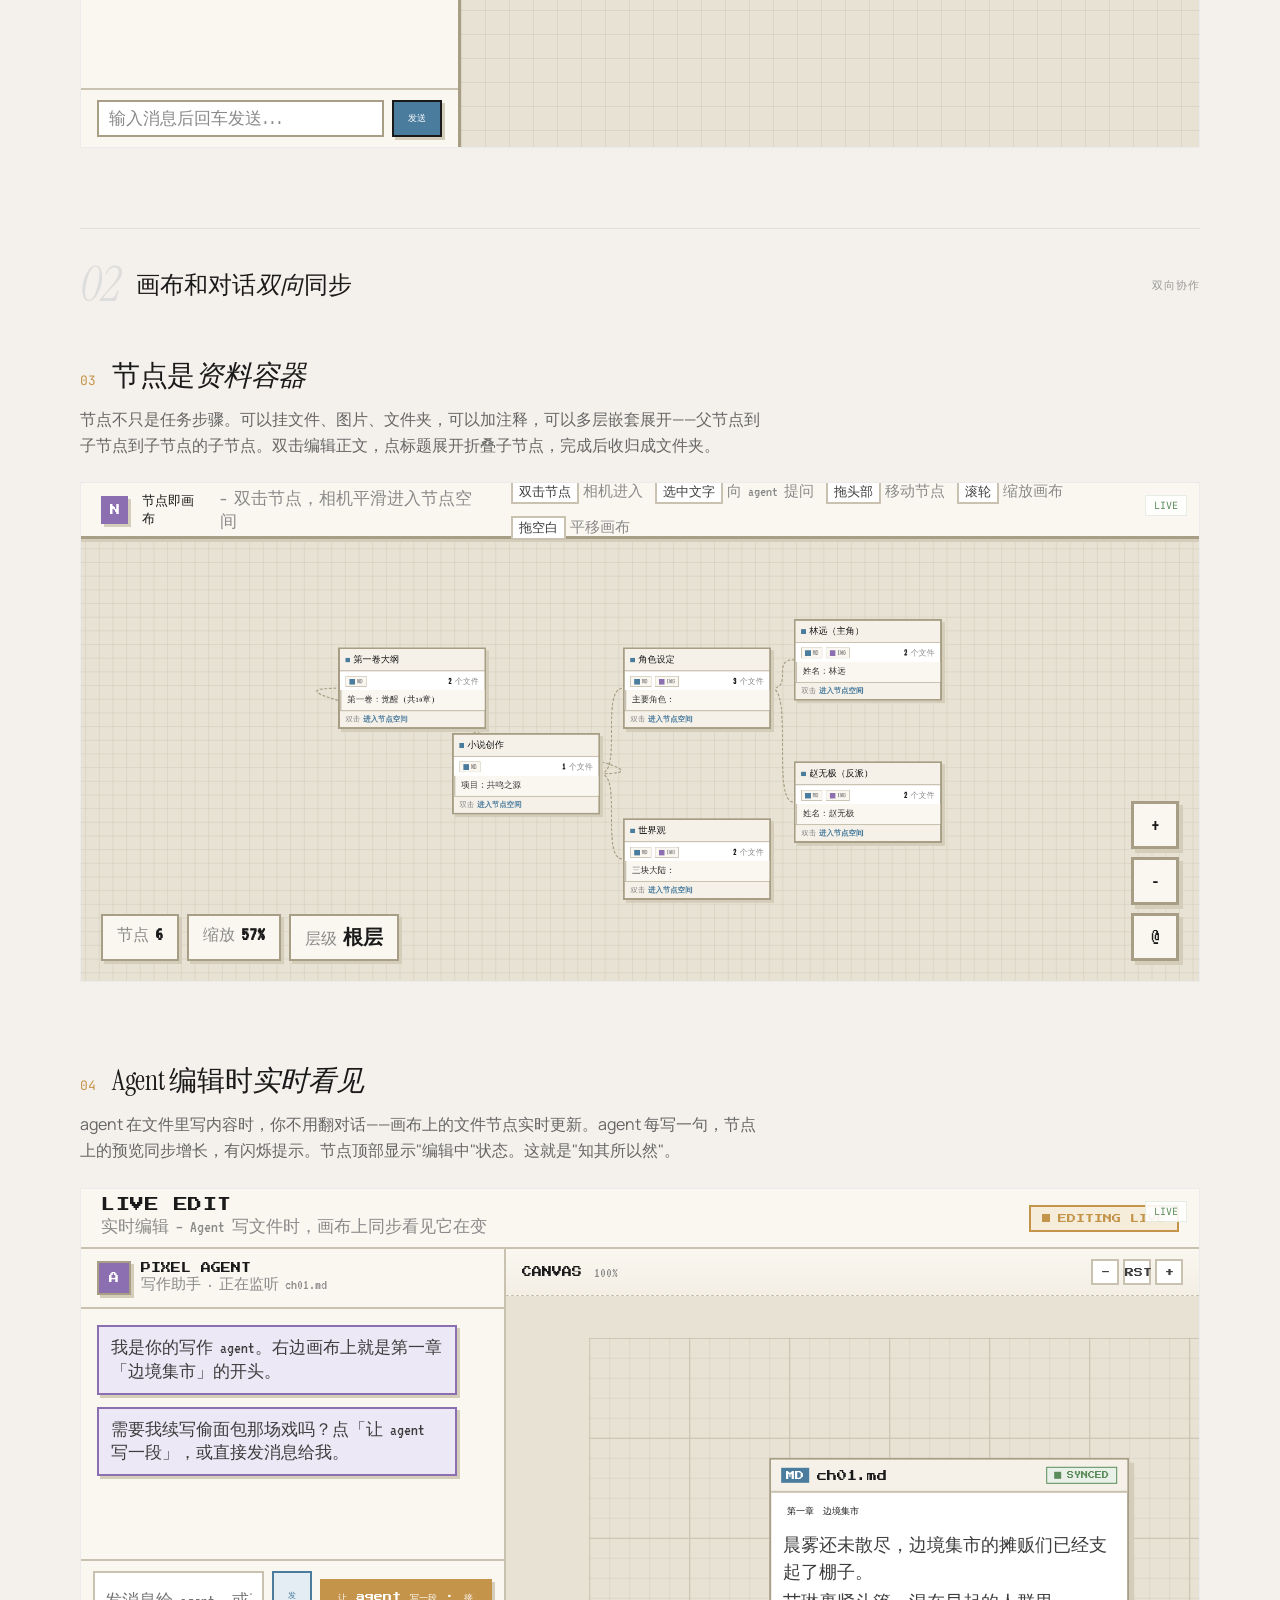
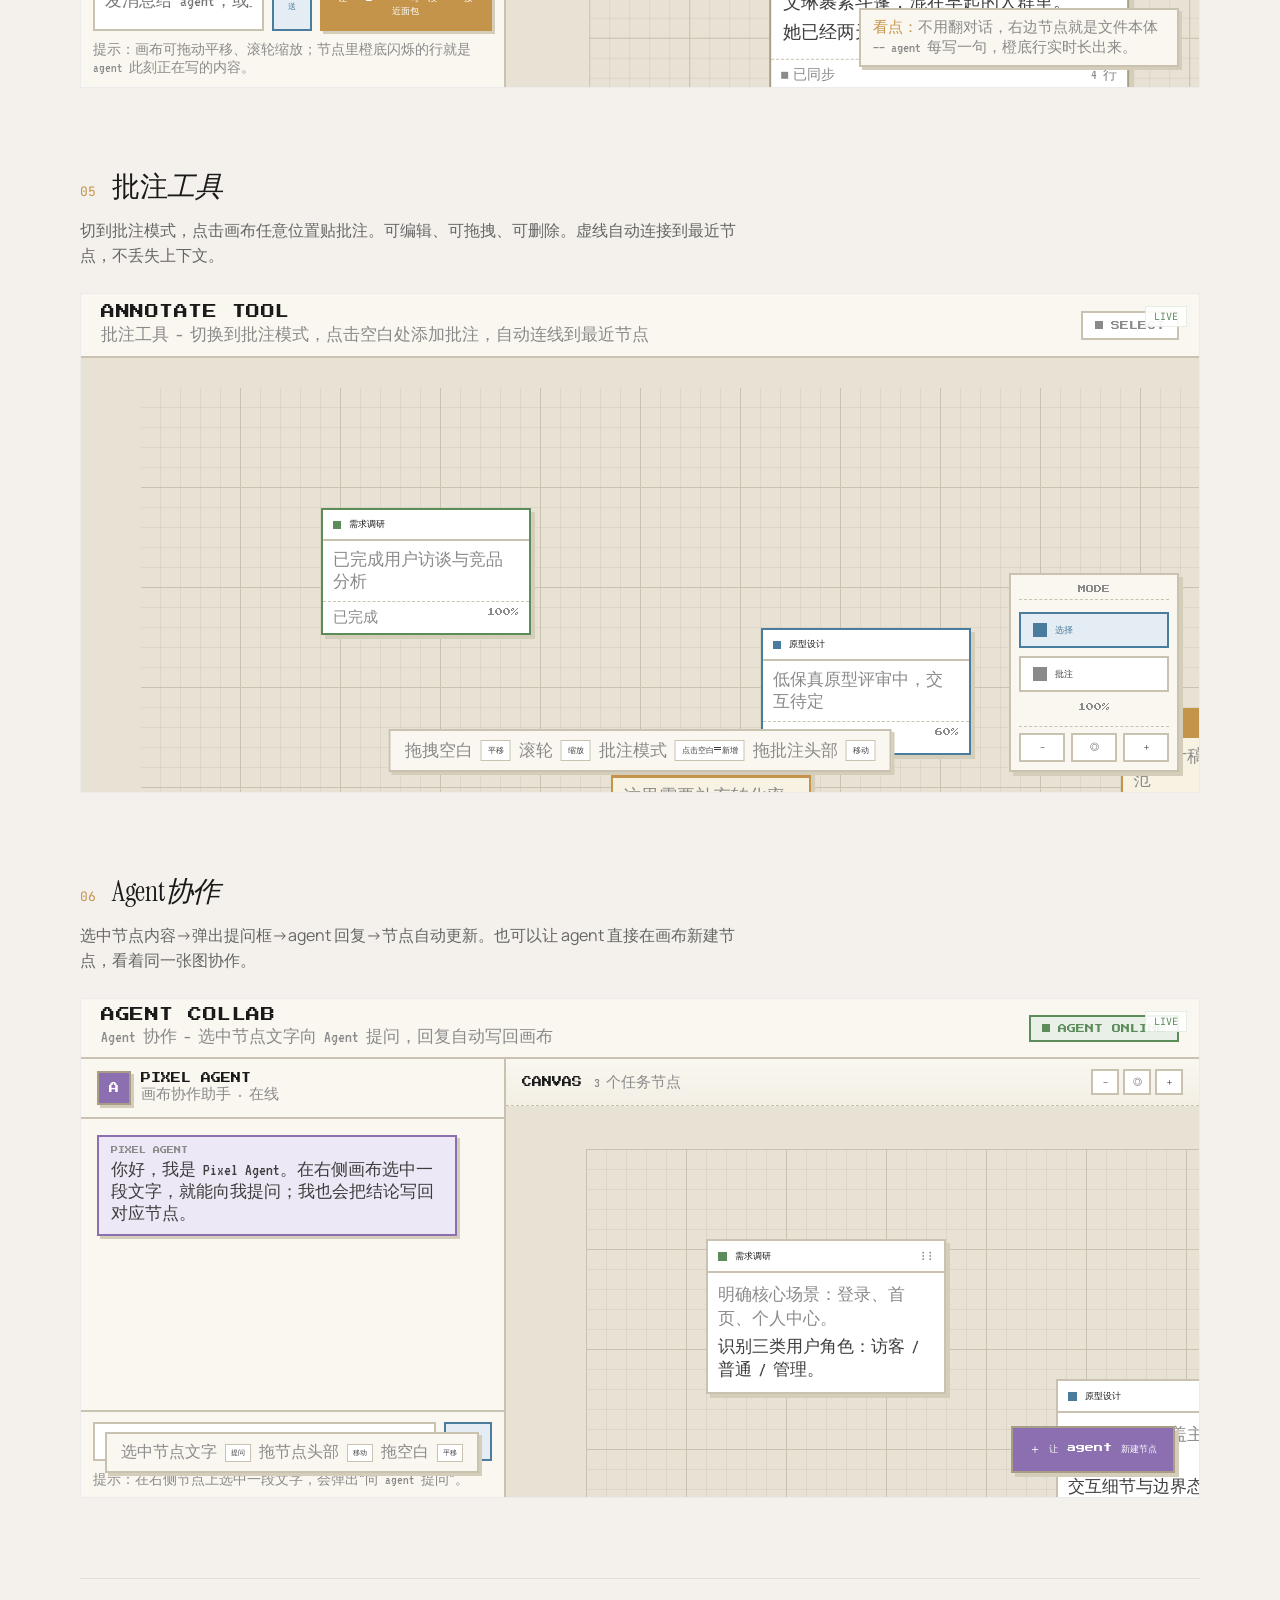
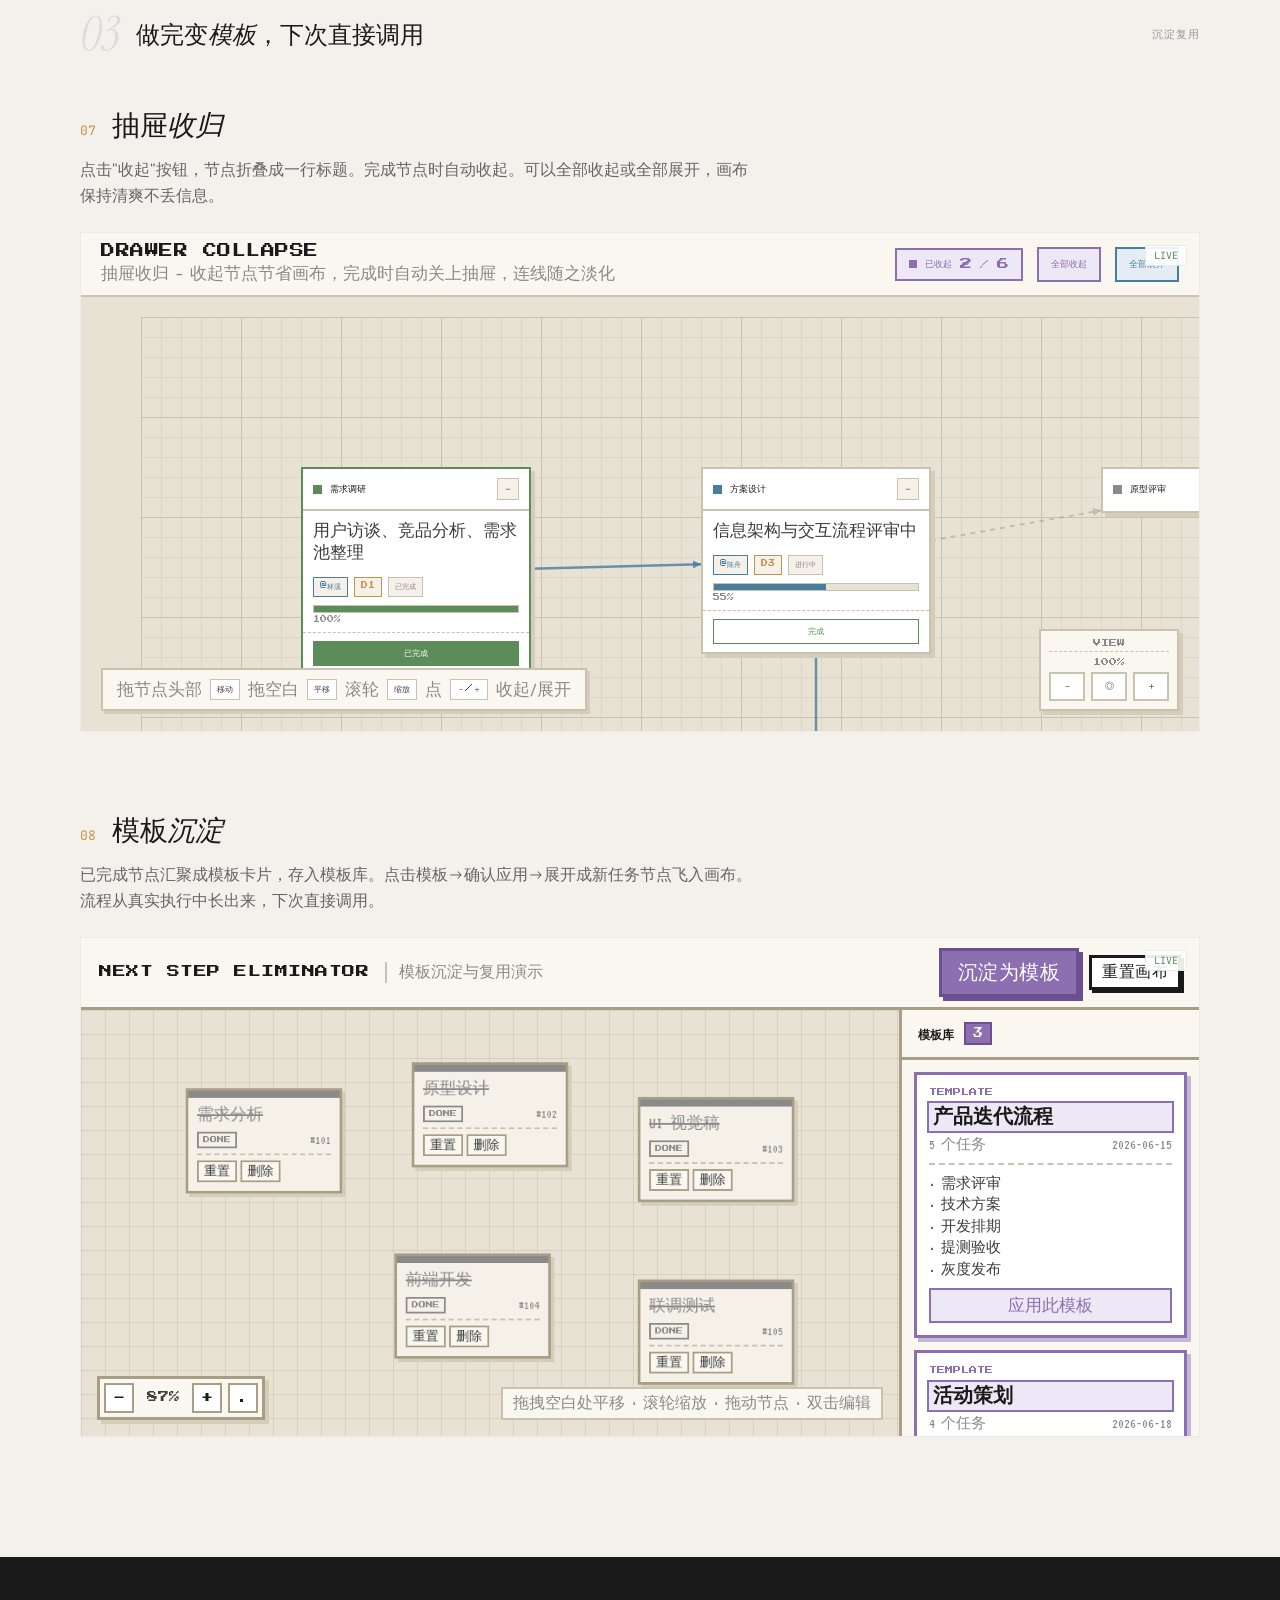
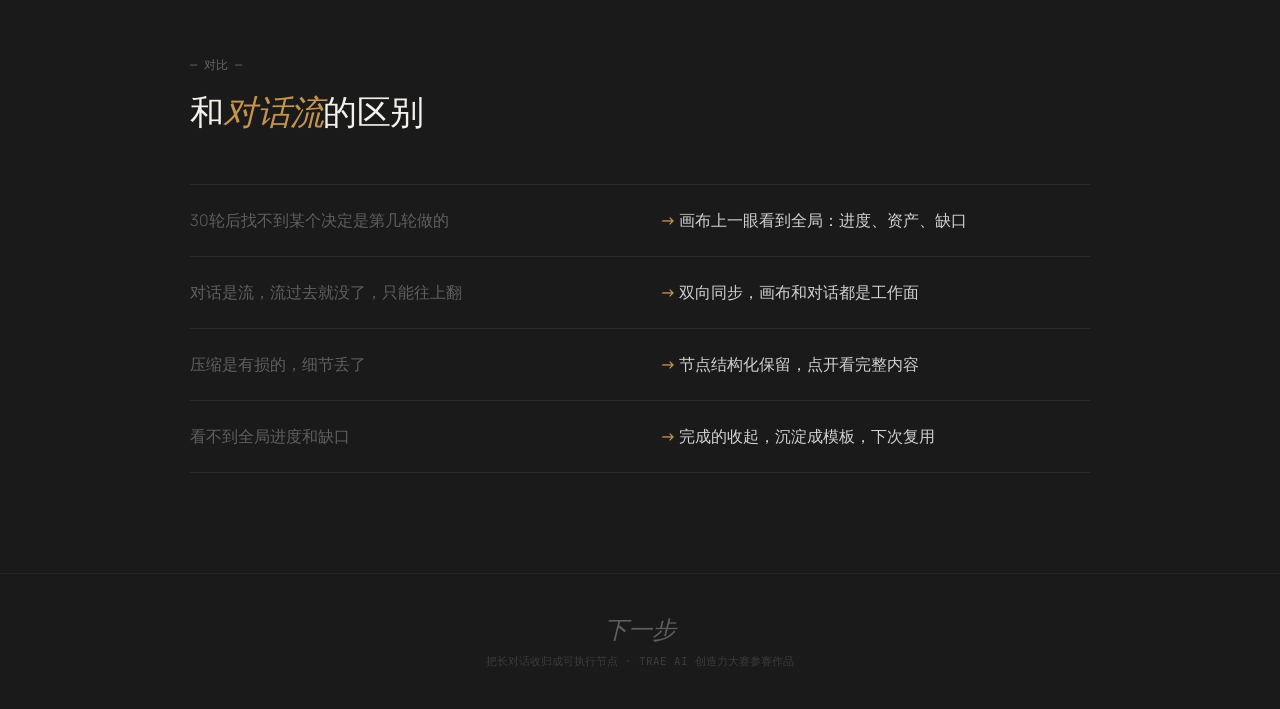
==== commit 6661e95f: "差异化叙事：收归成节点，规避同质化" ====
--- a/index.html
+++ b/index.html
@@ -3,7 +3,7 @@
 <head>
 <meta charset="UTF-8">
 <meta name="viewport" content="width=device-width, initial-scale=1.0">
-<title>下一步 — 给 agent 配一块画布</title>
+<title>下一步 — 把长对话收归成可执行节点</title>
 <style>
 @import url('https://fonts.googleapis.com/css2?family=Instrument+Serif:ital@0;1&family=JetBrains+Mono:wght@400;500&family=Manrope:wght@300;400;500;600;700&display=swap');
 
@@ -279,8 +279,8 @@
 <!-- LOGO -->
 <section class="logo-section">
   <iframe src="logo.html" title="Logo"></iframe>
-  <p class="logo-tagline">给 agent 配一块<em>画布</em></p>
-  <p class="logo-sub">对话窗口管执行，画布管全局，两者双向同步</p>
+  <p class="logo-tagline">别再翻 30 轮对话了</p>
+  <p class="logo-sub">把 Agent 的执行过程收归成节点，任务/资料/提问/结果都能回到对应位置，最后沉淀成可复用模板</p>
 </section>
 
 <!-- PAIN -->
@@ -313,7 +313,7 @@
   </div>
 
   <div class="pain-answer">
-    <p><em>下一步</em> 是一款插件——嵌在 agent 旁边，对话窗口不动，外挂一个画布。节点是资料容器：可以挂图片、文件、文件夹，可以加注释，可以多层嵌套。你在画布上和 agent 看着同一张图协作，做完了一步步收归，最终变成一个文件夹。</p>
+    <p>它不是多 Agent 编排器，也不是普通看板。<em>下一步</em> 解决的是长对话执行中的上下文丢失——任务、资料、提问、Agent 回复和完成结果都能回到对应节点。选中节点里任意一段文字直接向 Agent 提问，回复写回原节点。做完了一步步收归，最终沉淀成可复用模板。这是执行过程的节点化收束，不是把 Agent 拖到画布上连线。</p>
   </div>
 </section>
 
@@ -508,7 +508,7 @@
 <!-- FOOTER -->
 <footer class="footer">
   <div class="footer-brand">下一步</div>
-  <p>给 agent 配一块画布 · TRAE AI 创造力大赛参赛作品</p>
+  <p>把长对话收归成可执行节点 · TRAE AI 创造力大赛参赛作品</p>
 </footer>
 
 <script>
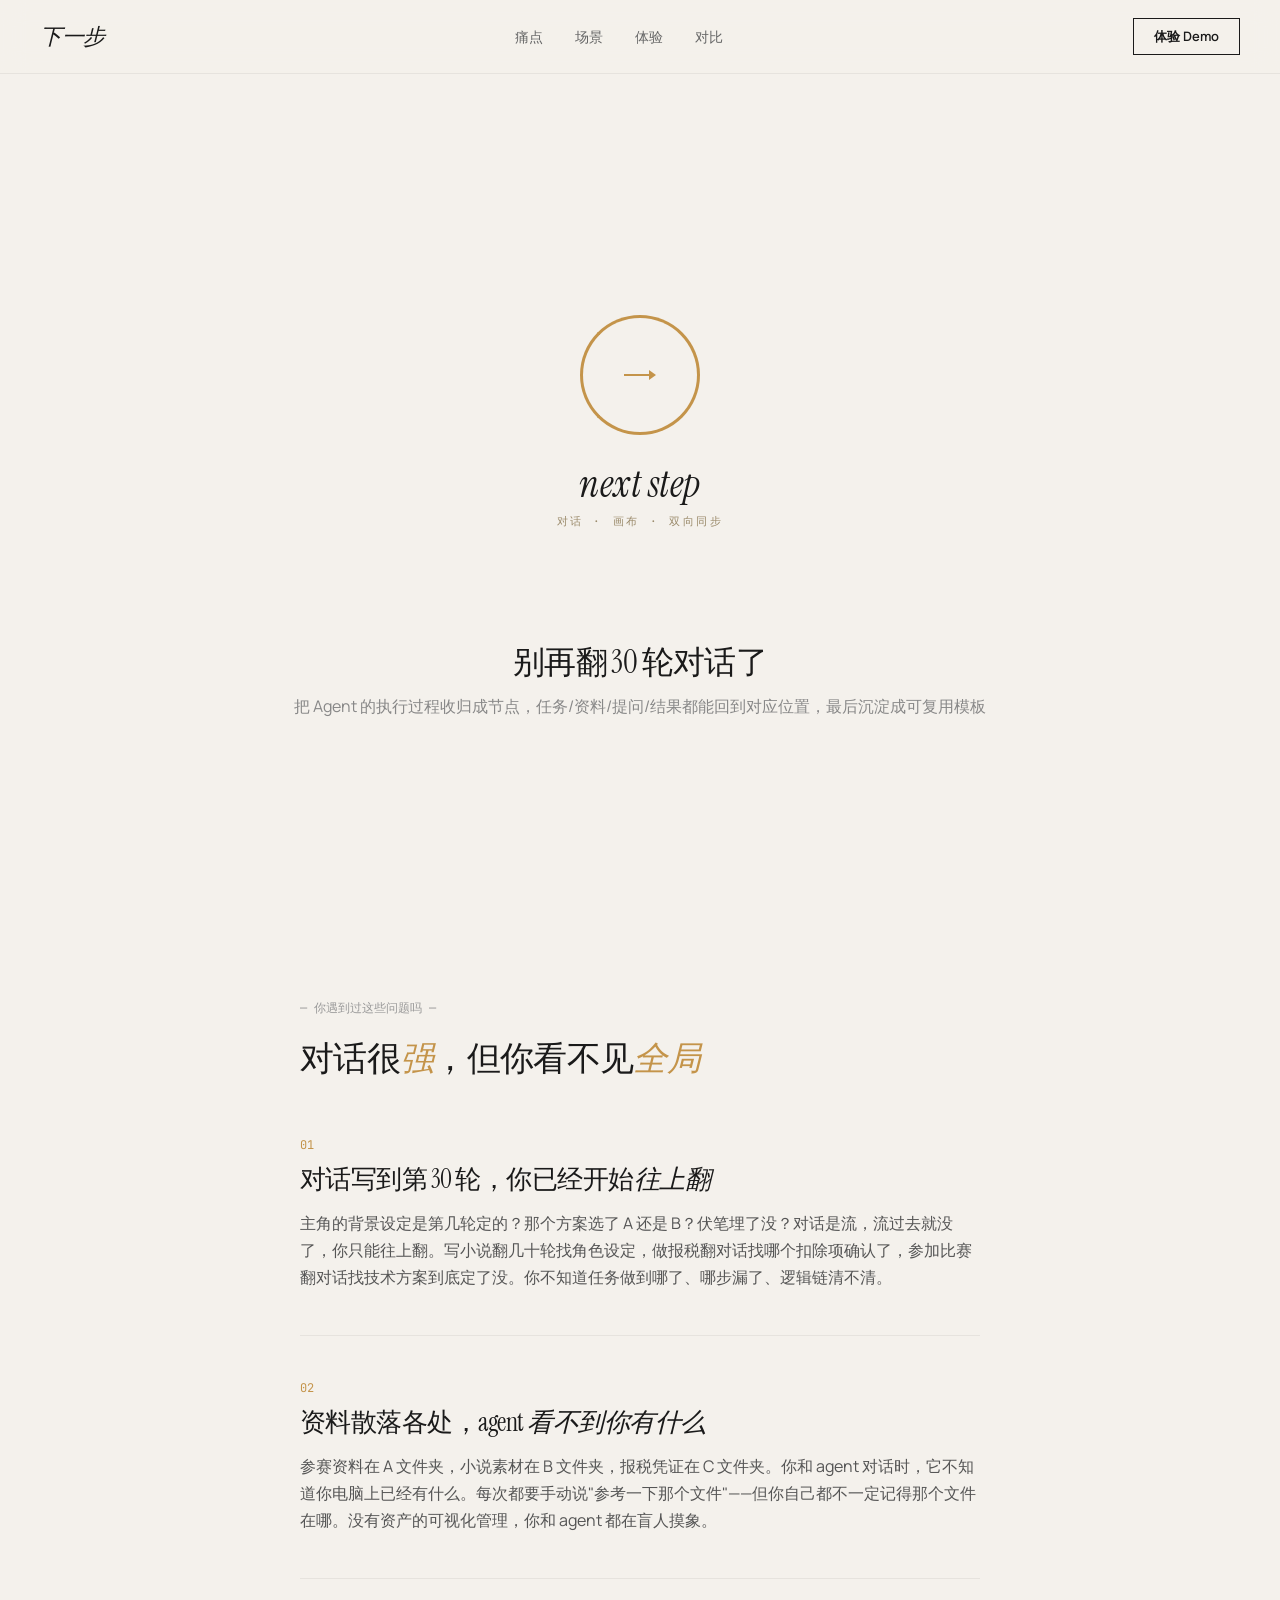
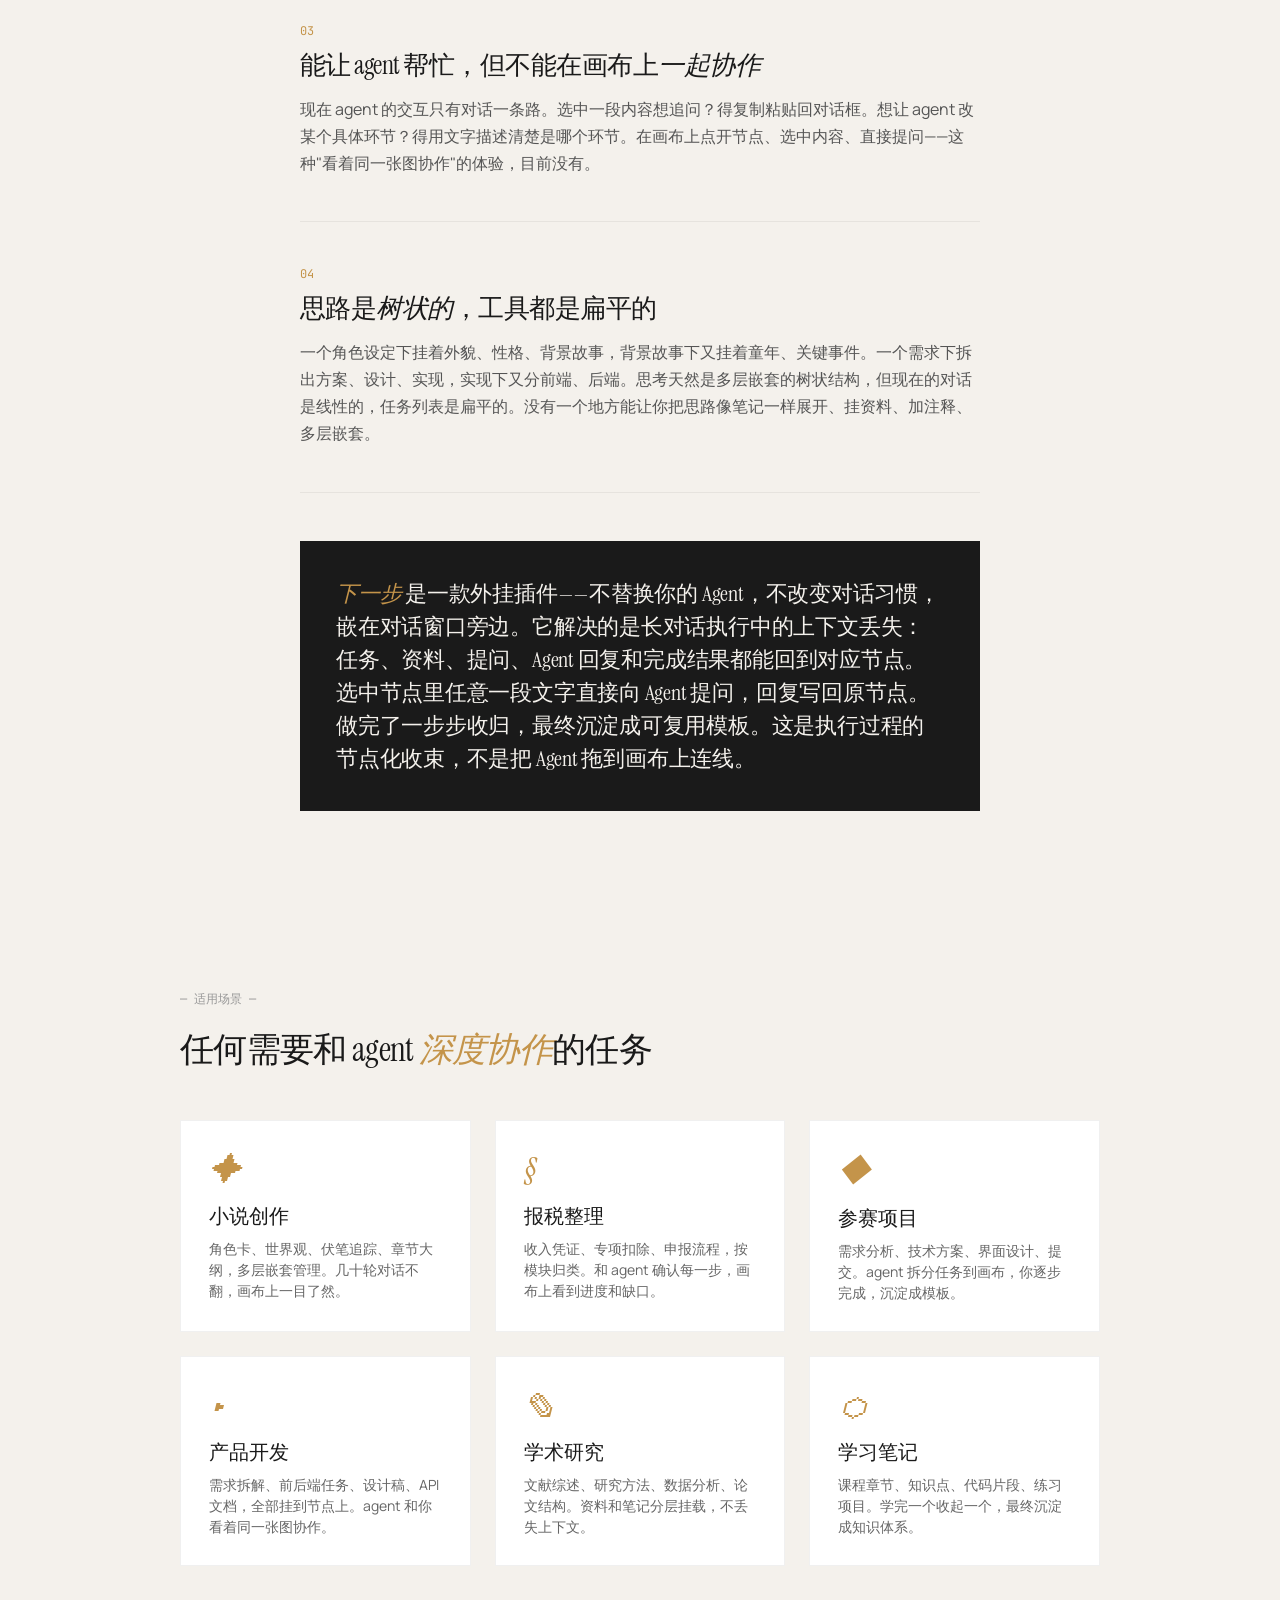
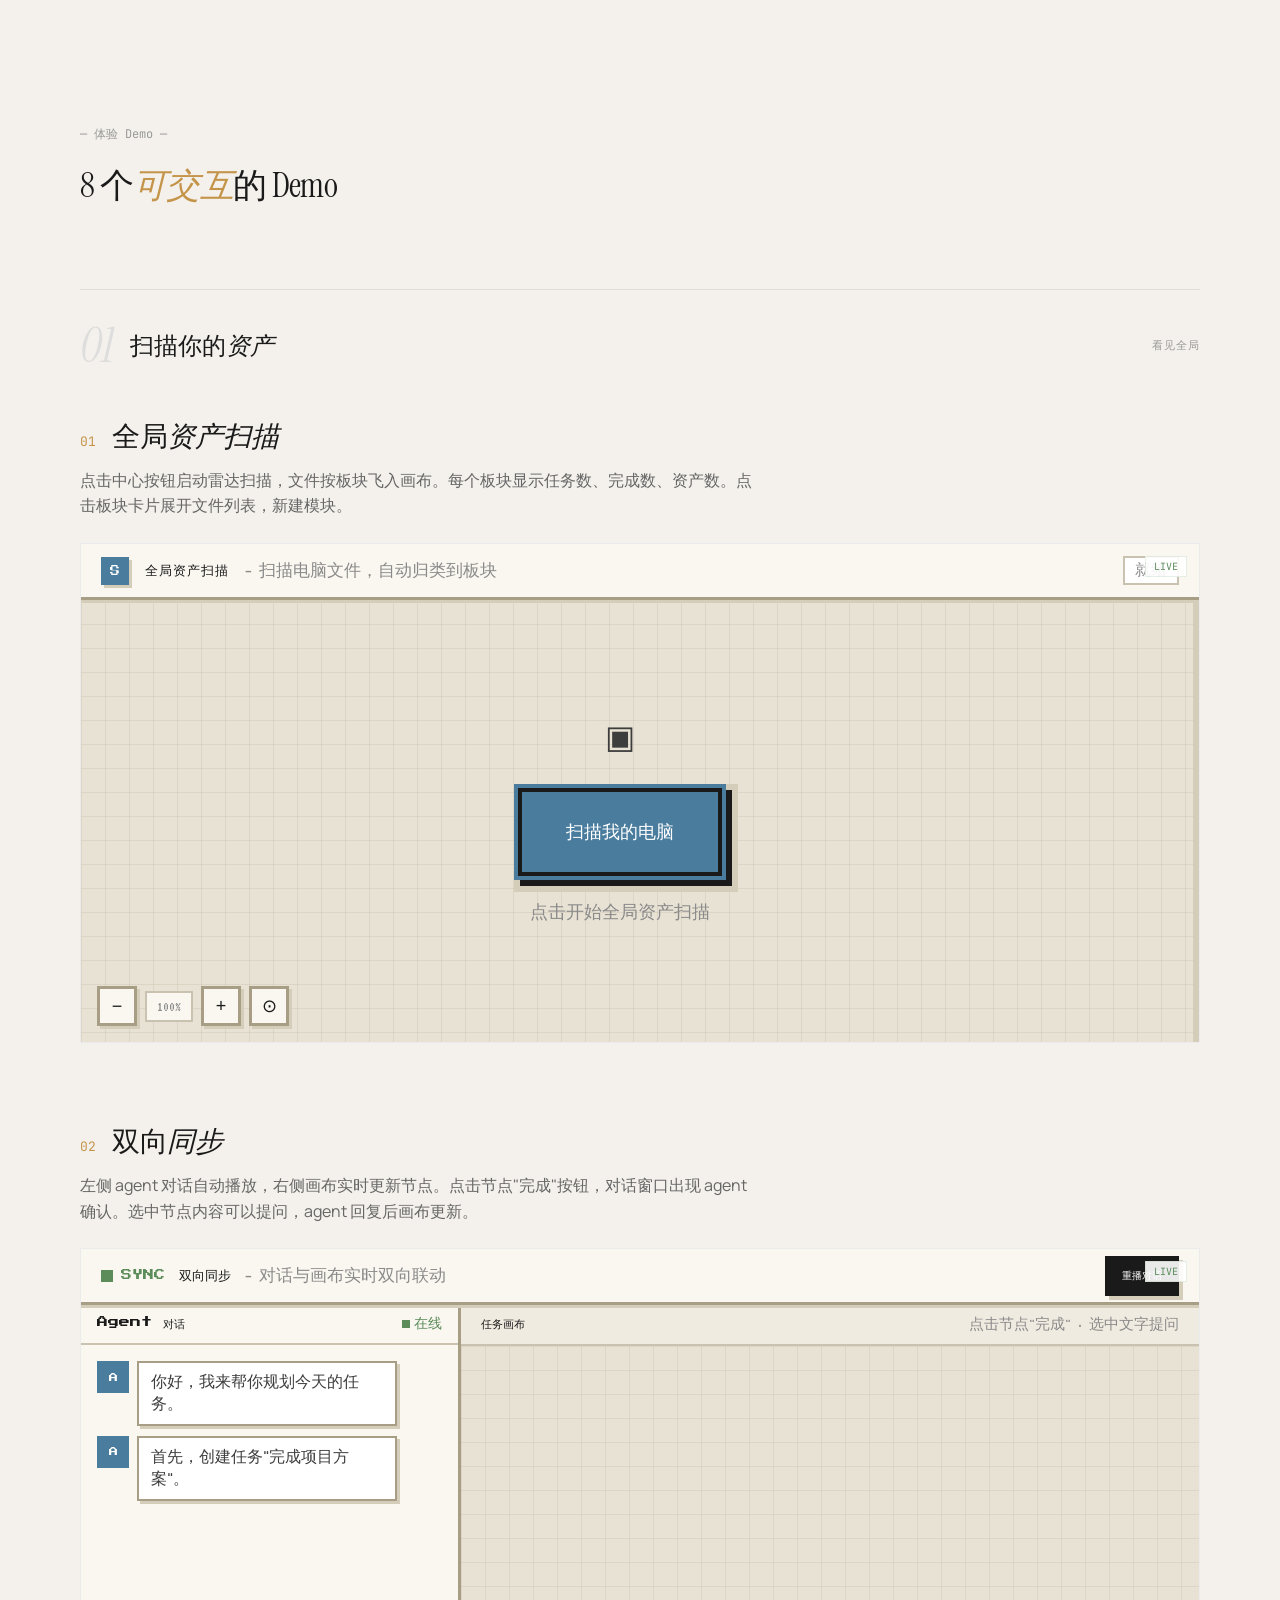
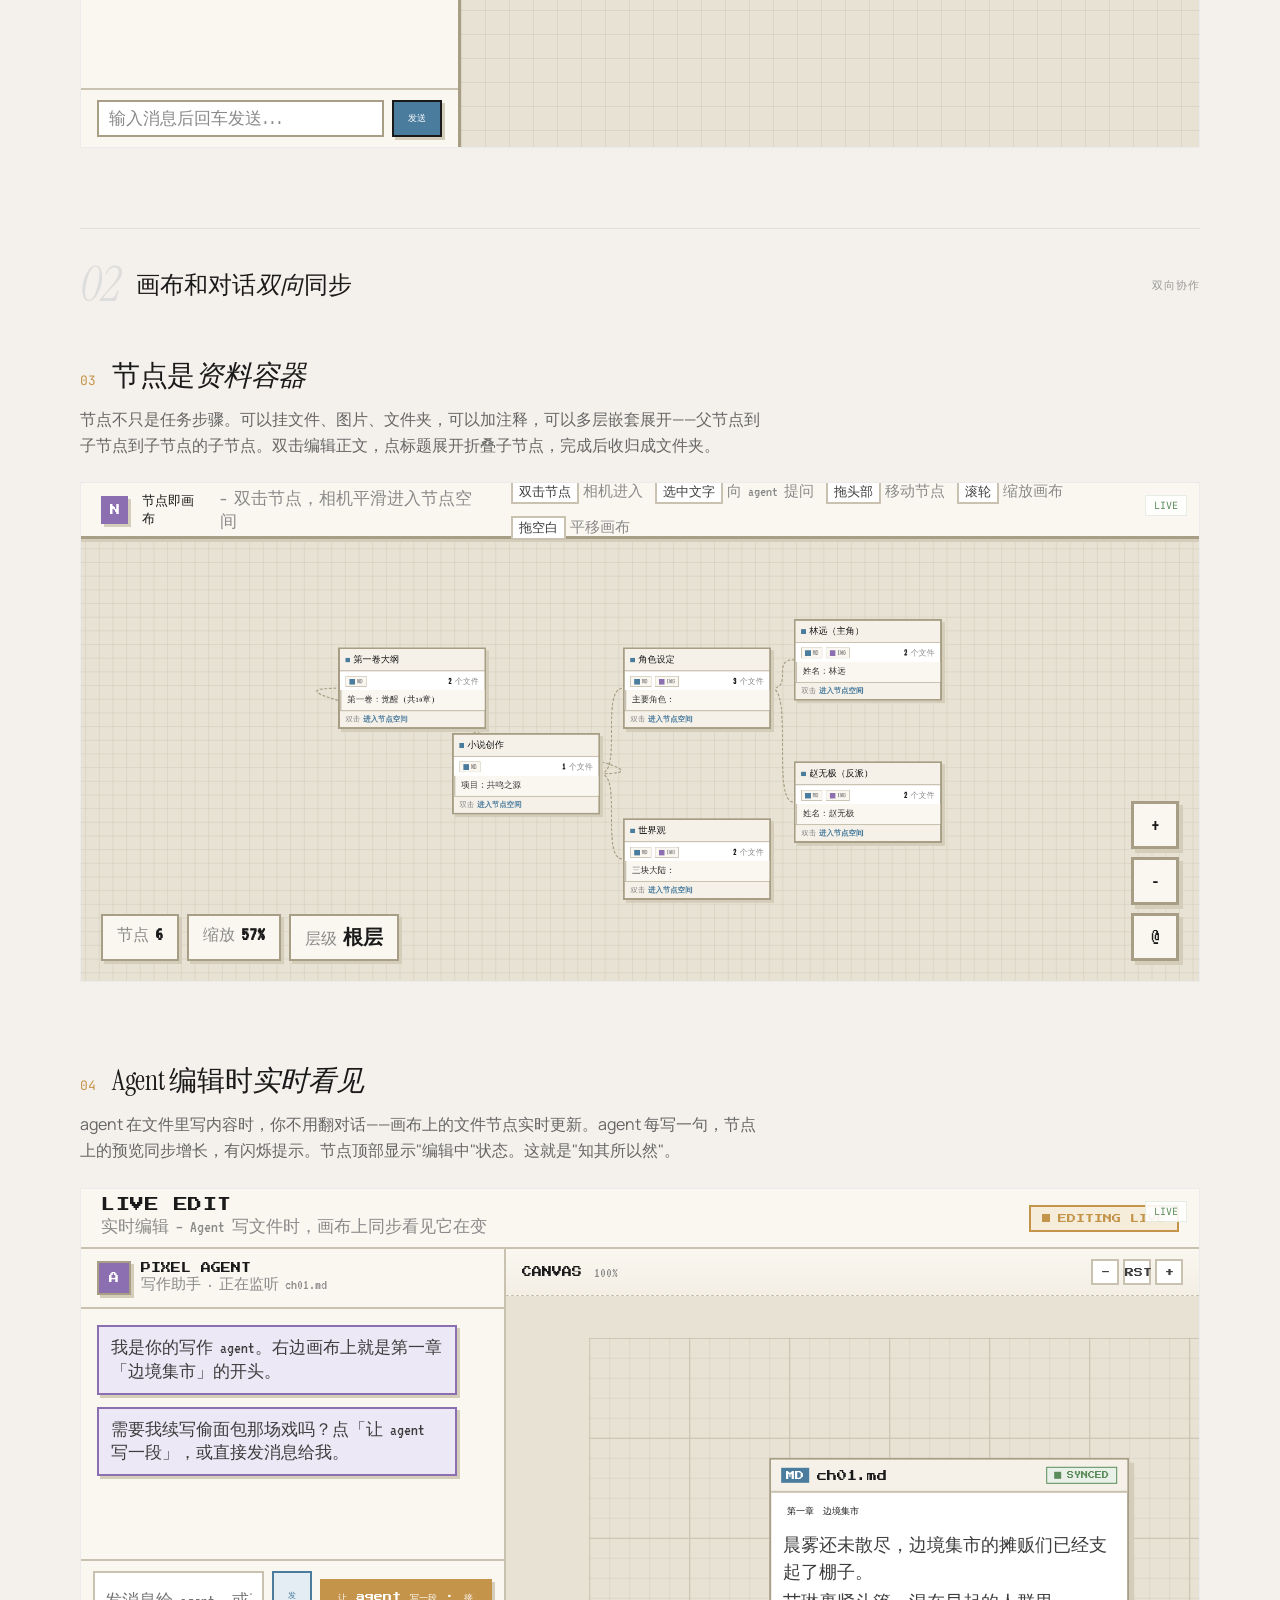
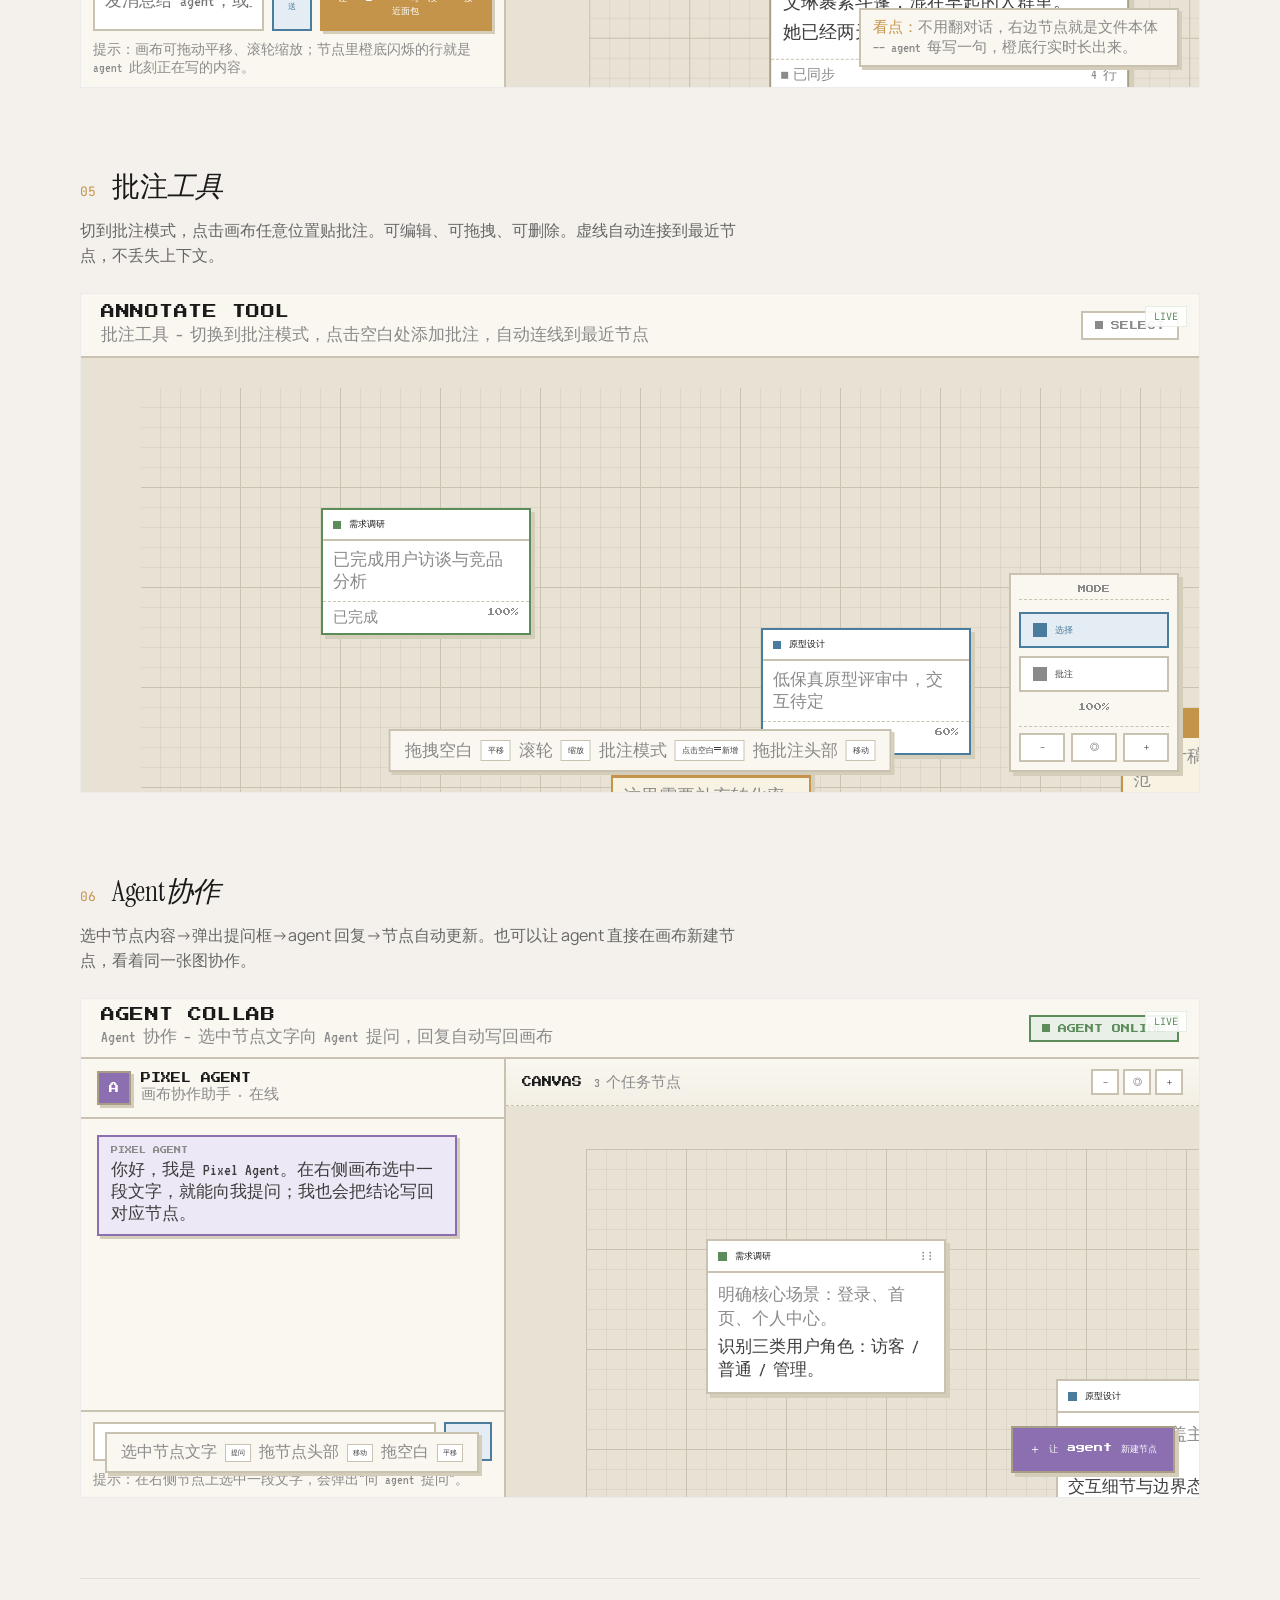
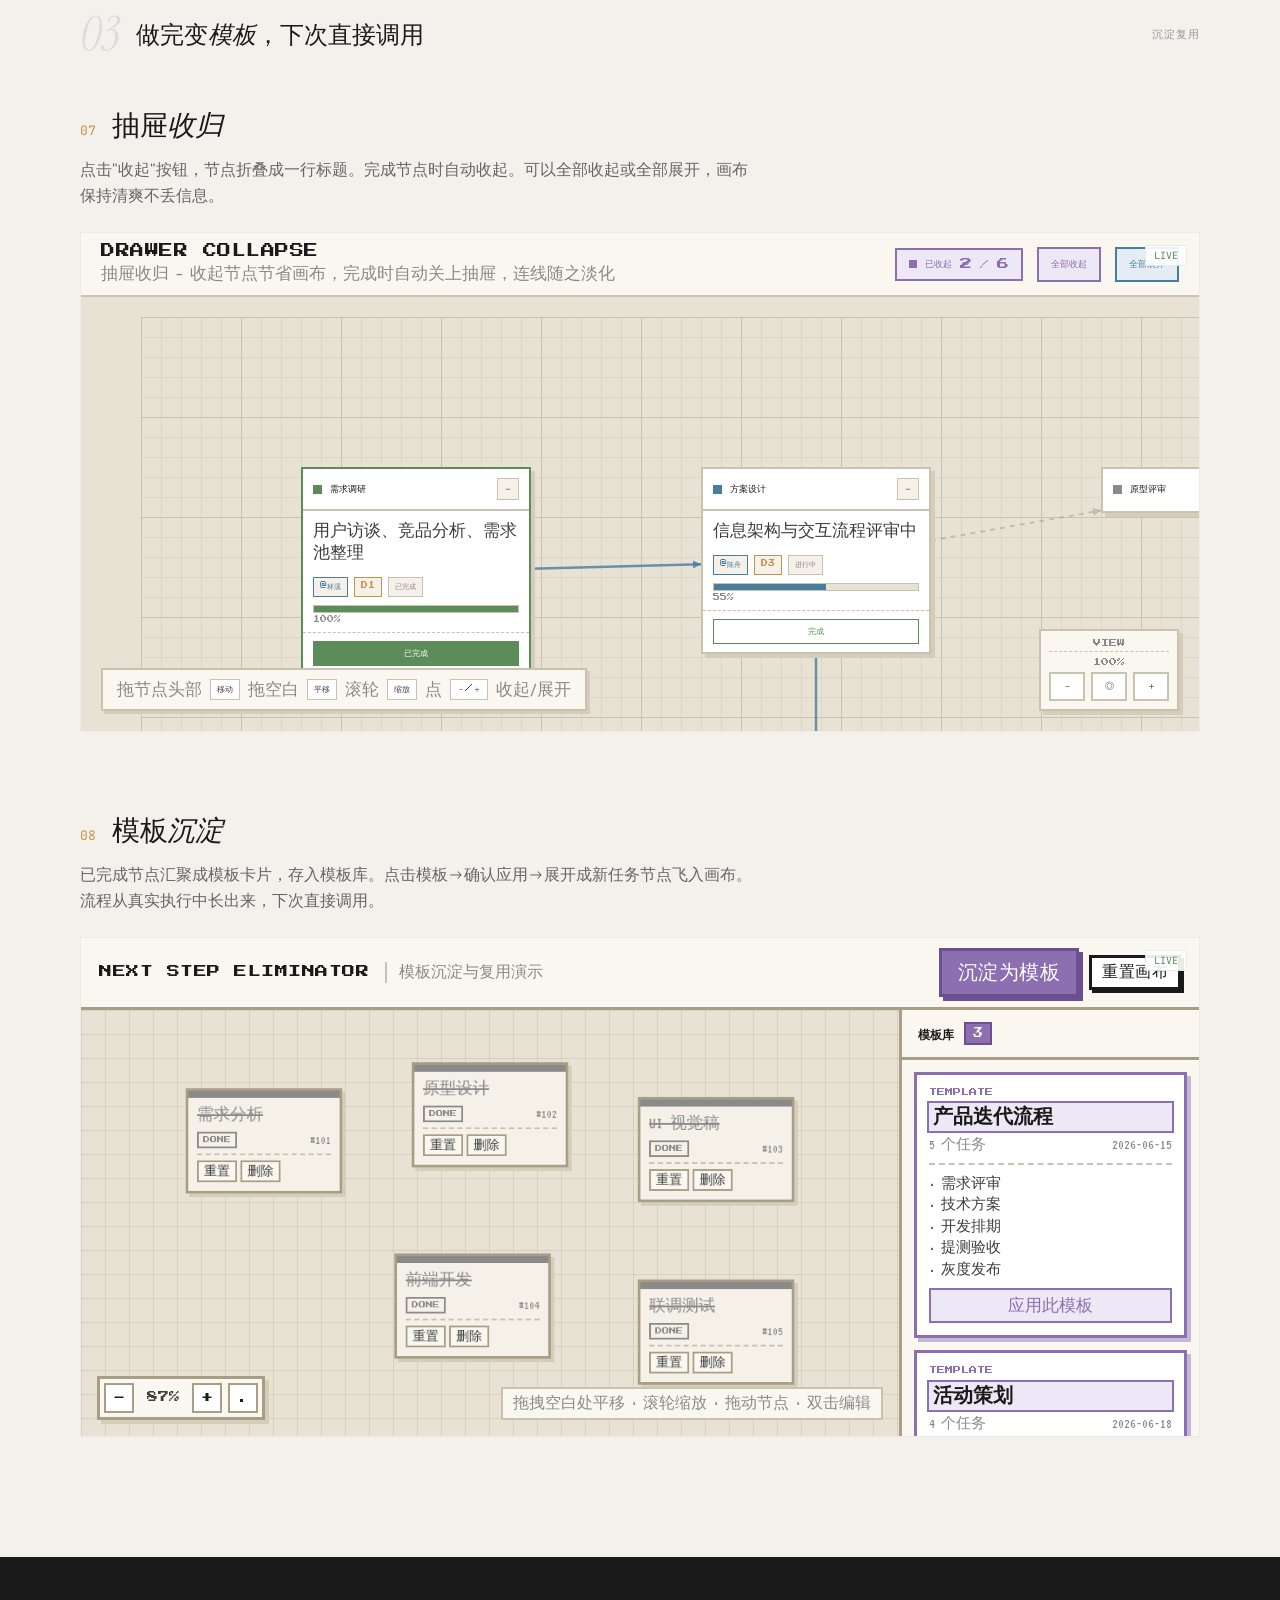
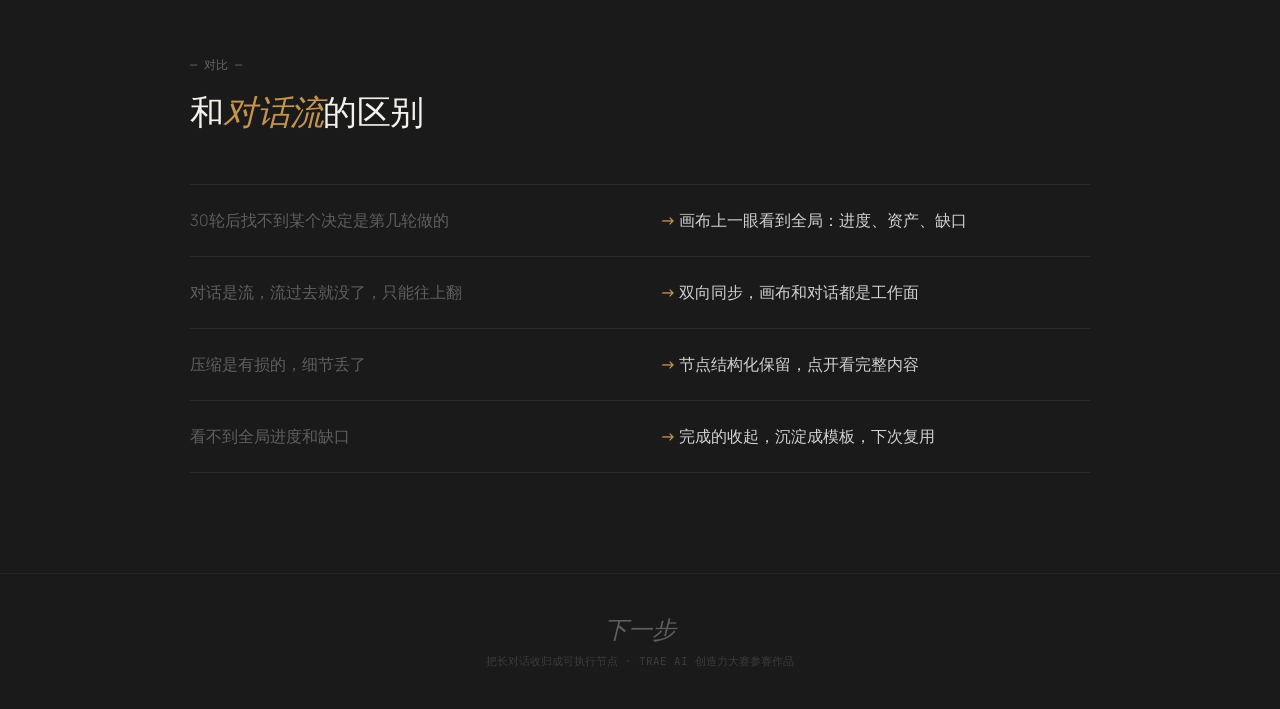
==== commit eb2df6ee: "强调外挂插件定位" ====
--- a/index.html
+++ b/index.html
@@ -313,7 +313,7 @@
   </div>
 
   <div class="pain-answer">
-    <p>它不是多 Agent 编排器，也不是普通看板。<em>下一步</em> 解决的是长对话执行中的上下文丢失——任务、资料、提问、Agent 回复和完成结果都能回到对应节点。选中节点里任意一段文字直接向 Agent 提问，回复写回原节点。做完了一步步收归，最终沉淀成可复用模板。这是执行过程的节点化收束，不是把 Agent 拖到画布上连线。</p>
+    <p><em>下一步</em> 是一款外挂插件——不替换你的 Agent，不改变对话习惯，嵌在对话窗口旁边。它解决的是长对话执行中的上下文丢失：任务、资料、提问、Agent 回复和完成结果都能回到对应节点。选中节点里任意一段文字直接向 Agent 提问，回复写回原节点。做完了一步步收归，最终沉淀成可复用模板。这是执行过程的节点化收束，不是把 Agent 拖到画布上连线。</p>
   </div>
 </section>
 
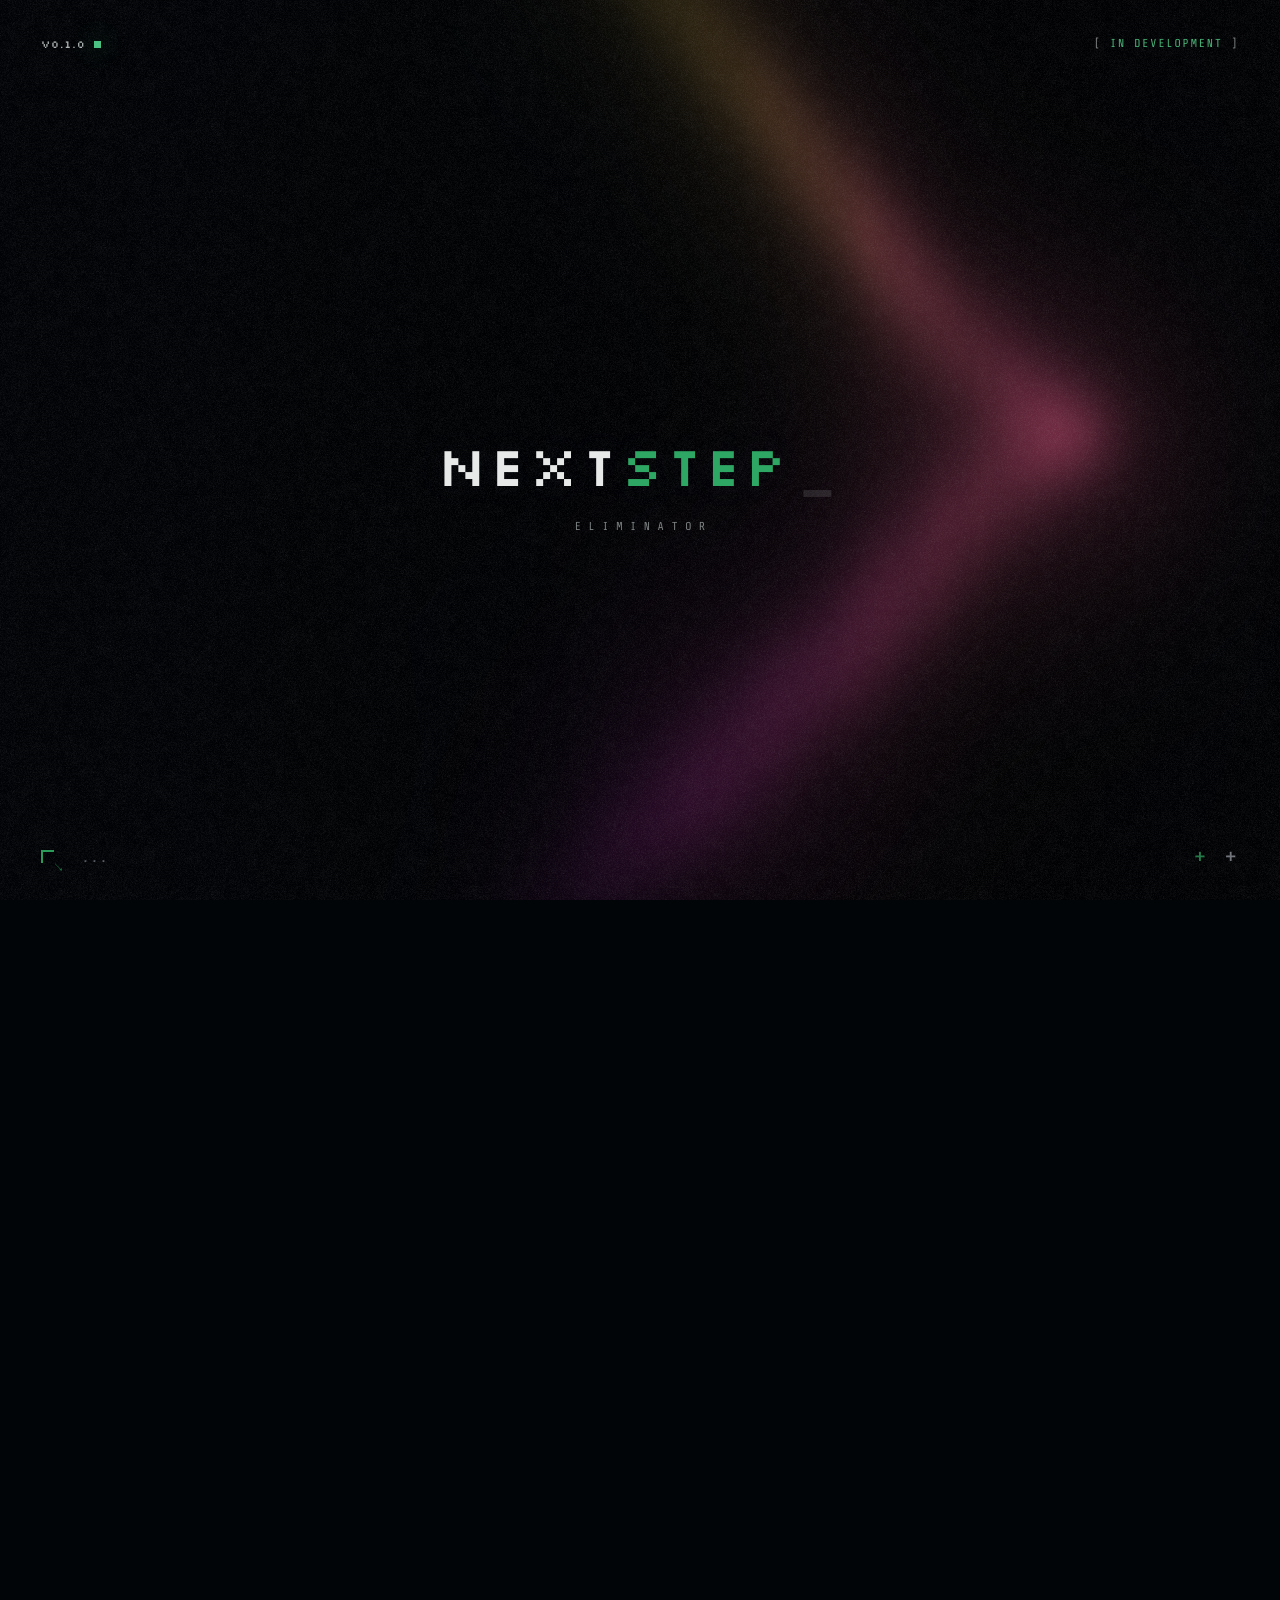
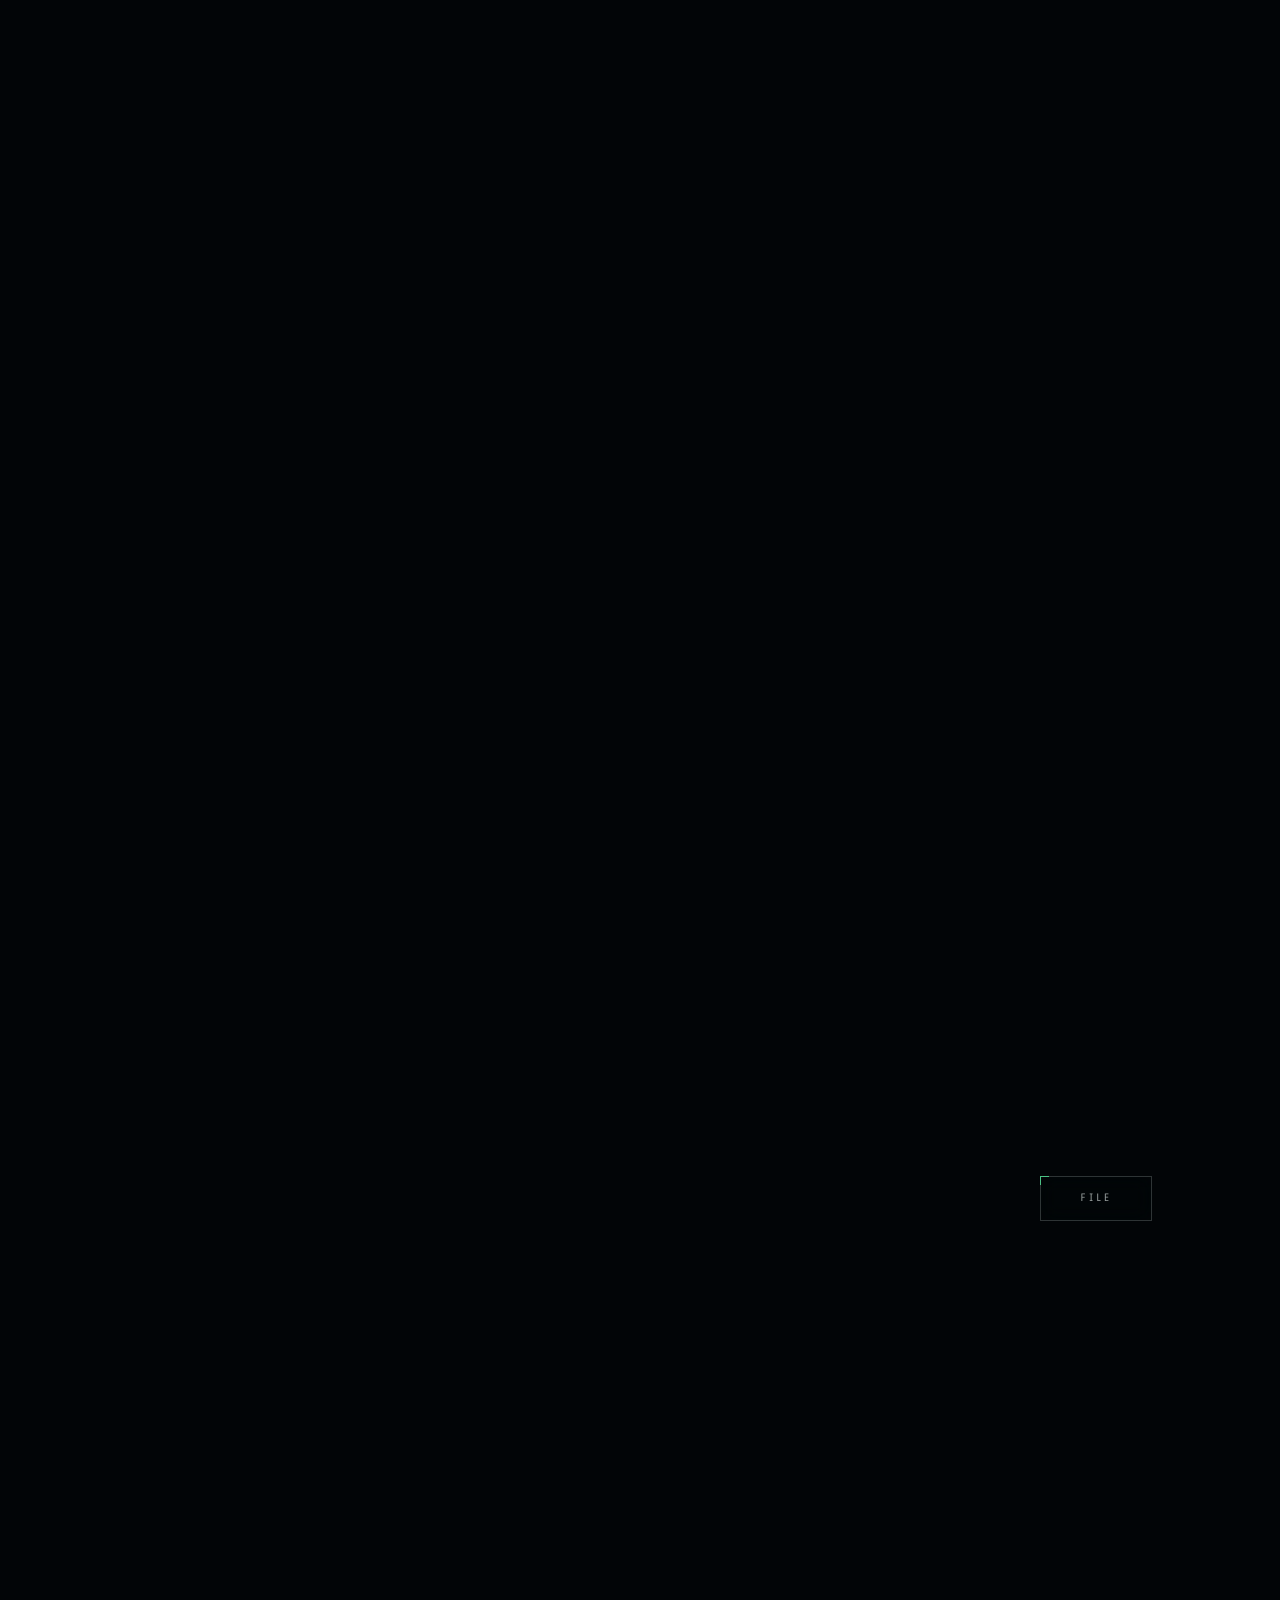
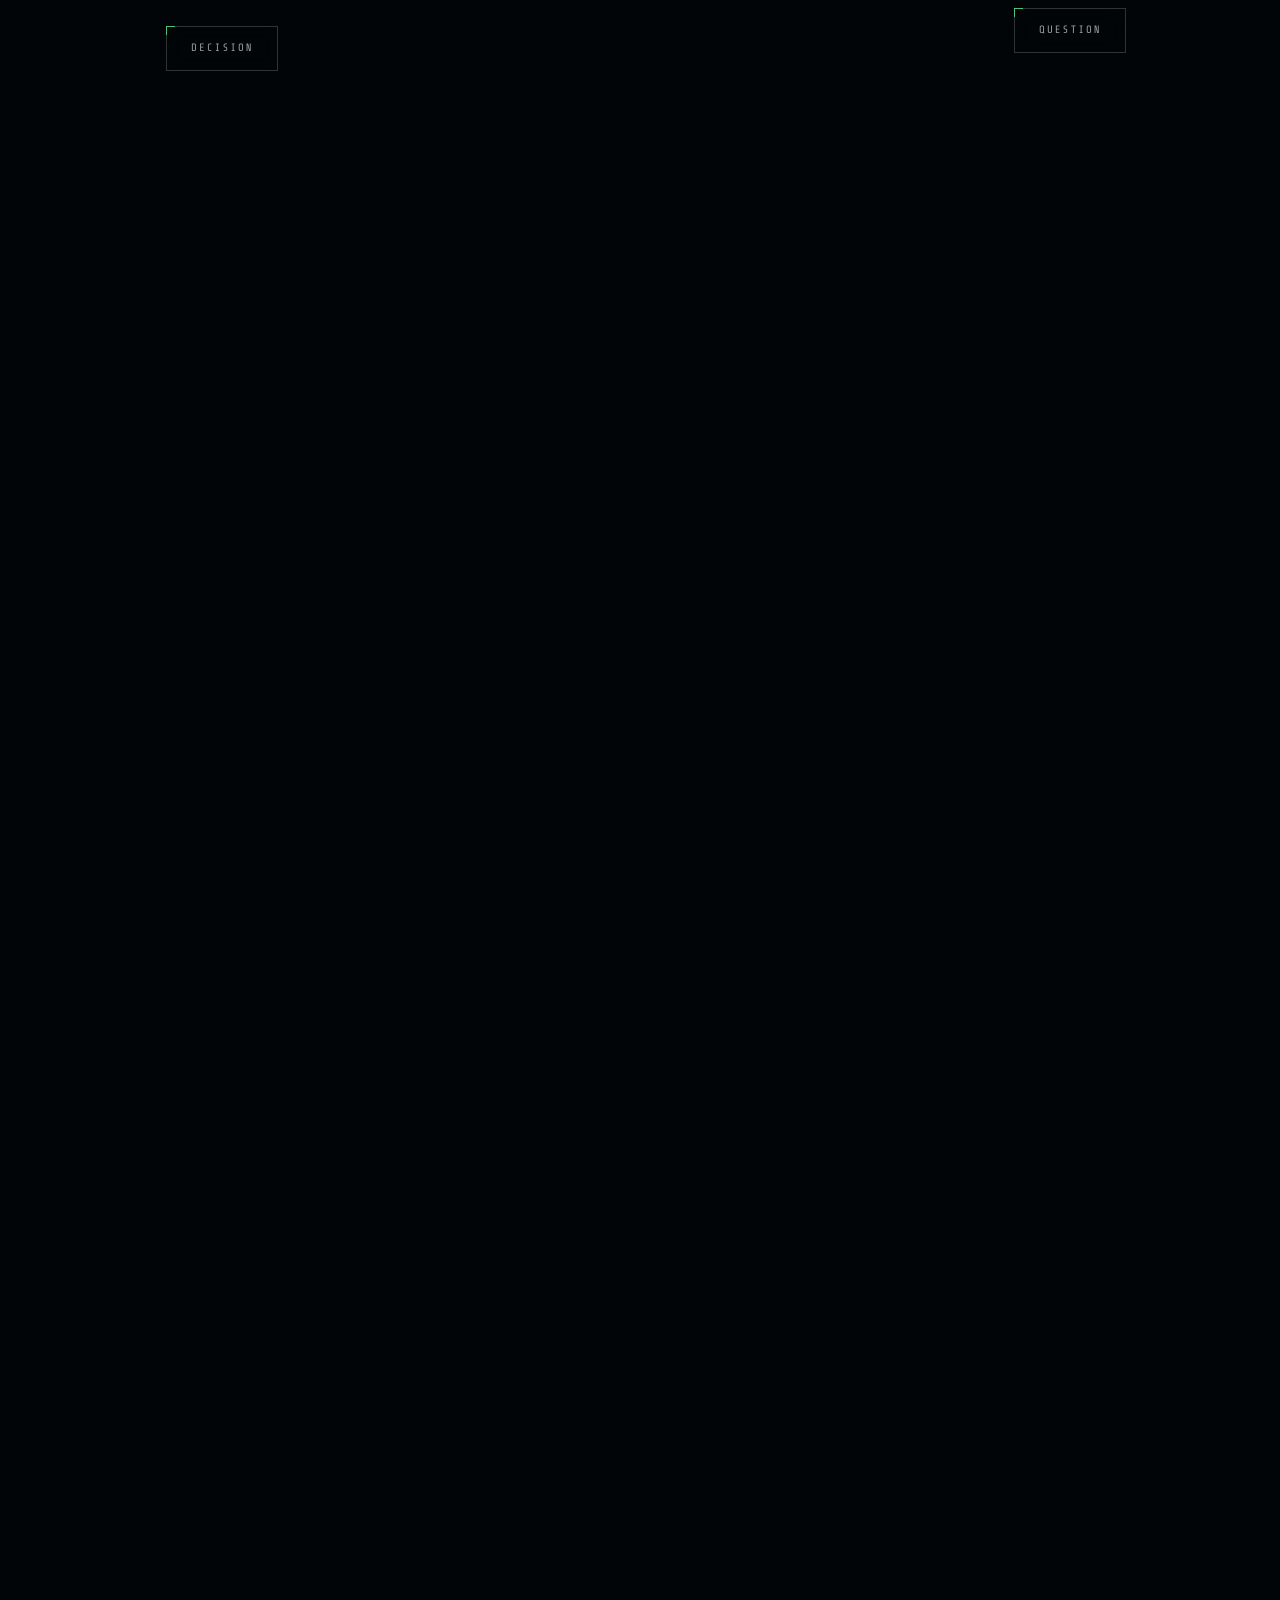
==== commit bea6d50d: "Replace NextStep Pages showcase" ====
--- a/index.html
+++ b/index.html
@@ -1,534 +1,154 @@
 <!doctype html>
 <html lang="zh-CN">
 <head>
-<meta charset="UTF-8">
-<meta name="viewport" content="width=device-width, initial-scale=1.0">
-<title>下一步 — 把长对话收归成可执行节点</title>
-<style>
-@import url('https://fonts.googleapis.com/css2?family=Instrument+Serif:ital@0;1&family=JetBrains+Mono:wght@400;500&family=Manrope:wght@300;400;500;600;700&display=swap');
-
-* { box-sizing: border-box; margin: 0; padding: 0; }
-html { scroll-behavior: smooth; }
-body {
-  background: #f4f1ec;
-  font-family: 'Manrope', sans-serif;
-  color: #1a1a1a;
-  -webkit-font-smoothing: antialiased;
-  overflow-x: hidden;
-}
-
-/* ================================================================
-   NAV
-   ================================================================ */
-.nav {
-  position: fixed; top: 0; left: 0; right: 0; z-index: 500;
-  display: flex; align-items: center; justify-content: space-between;
-  padding: 18px 40px;
-  background: rgba(244,241,236,0.85); backdrop-filter: blur(12px);
-  border-bottom: 1px solid rgba(0,0,0,0.06);
-}
-.nav-brand {
-  font-family: 'Instrument Serif', serif; font-size: 22px;
-  font-style: italic; letter-spacing: -0.02em;
-}
-.nav-links { display: flex; gap: 32px; }
-.nav-link {
-  font-size: 14px; font-weight: 400; color: #666;
-  text-decoration: none; transition: color 0.2s;
-}
-.nav-link:hover { color: #1a1a1a; }
-.nav-cta {
-  font-size: 13px; font-weight: 600; color: #1a1a1a;
-  text-decoration: none; padding: 8px 20px;
-  border: 1px solid #1a1a1a; transition: all 0.2s;
-}
-.nav-cta:hover { background: #1a1a1a; color: #f4f1ec; }
-
-/* ================================================================
-   LOGO 区 — 第一眼
-   ================================================================ */
-.logo-section {
-  min-height: 100vh; display: flex; flex-direction: column;
-  align-items: center; justify-content: center;
-  padding: 80px 40px 40px; position: relative;
-}
-.logo-section iframe {
-  width: 100%; max-width: 600px; height: 400px; border: none;
-}
-
-.logo-tagline {
-  font-family: 'Instrument Serif', serif; font-size: 32px;
-  font-weight: 400; text-align: center; margin-top: 20px;
-  letter-spacing: -0.02em; line-height: 1.3;
-}
-.logo-tagline em { font-style: italic; color: #c4944a; }
-.logo-sub {
-  font-size: 16px; color: #888; text-align: center;
-  margin-top: 12px; font-weight: 400;
-}
-
-/* ================================================================
-   PAIN — 痛点
-   ================================================================ */
-.pain {
-  padding: 100px 40px; max-width: 760px; margin: 0 auto;
-}
-.pain-label {
-  font-family: 'JetBrains Mono', monospace; font-size: 12px;
-  color: #999; margin-bottom: 20px;
-}
-.pain h2 {
-  font-family: 'Instrument Serif', serif; font-weight: 400;
-  font-size: 34px; line-height: 1.3; letter-spacing: -0.02em;
-  margin-bottom: 56px;
-}
-.pain h2 em { font-style: italic; color: #c4944a; }
-
-.pain-item {
-  margin-bottom: 44px; padding-bottom: 44px;
-  border-bottom: 1px solid rgba(0,0,0,0.06);
-}
-.pain-item:last-of-type { border-bottom: none; }
-.pain-num {
-  font-family: 'JetBrains Mono', monospace; font-size: 12px;
-  color: #c4944a; margin-bottom: 10px;
-}
-.pain-item h3 {
-  font-family: 'Instrument Serif', serif; font-size: 26px;
-  font-weight: 400; letter-spacing: -0.02em; margin-bottom: 14px;
-  line-height: 1.25;
-}
-.pain-item h3 em { font-style: italic; }
-.pain-item p {
-  font-size: 16px; line-height: 1.7; color: #555; font-weight: 400;
-}
-
-.pain-answer {
-  margin-top: 48px; padding: 36px; background: #1a1a1a; color: #f4f1ec;
-}
-.pain-answer p {
-  font-family: 'Instrument Serif', serif; font-size: 22px;
-  line-height: 1.5; letter-spacing: -0.01em;
-}
-.pain-answer p em { font-style: italic; color: #c4944a; }
-
-/* ================================================================
-   SCENARIOS — 应用场景
-   ================================================================ */
-.scenarios {
-  padding: 80px 40px; max-width: 1000px; margin: 0 auto;
-}
-.scenarios-label {
-  font-family: 'JetBrains Mono', monospace; font-size: 12px;
-  color: #999; margin-bottom: 20px;
-}
-.scenarios h2 {
-  font-family: 'Instrument Serif', serif; font-weight: 400;
-  font-size: 34px; line-height: 1.3; letter-spacing: -0.02em;
-  margin-bottom: 48px;
-}
-.scenarios h2 em { font-style: italic; color: #c4944a; }
-.scenario-grid {
-  display: grid; grid-template-columns: repeat(3, 1fr); gap: 24px;
-}
-.scenario-card {
-  padding: 28px; background: #fff;
-  border: 1px solid rgba(0,0,0,0.06);
-}
-.scenario-icon {
-  font-family: 'Instrument Serif', serif; font-size: 32px;
-  font-style: italic; color: #c4944a; margin-bottom: 12px;
-}
-.scenario-card h3 {
-  font-family: 'Instrument Serif', serif; font-size: 20px;
-  font-weight: 400; margin-bottom: 8px;
-}
-.scenario-card p {
-  font-size: 14px; color: #666; line-height: 1.5;
-}
-
-/* ================================================================
-   DEMOS — 一排一个，全宽
-   ================================================================ */
-.demos {
-  padding: 80px 40px 120px; max-width: 1200px; margin: 0 auto;
-}
-.demos-label {
-  font-family: 'JetBrains Mono', monospace; font-size: 12px;
-  color: #999; margin-bottom: 20px;
-}
-.demos h2 {
-  font-family: 'Instrument Serif', serif; font-weight: 400;
-  font-size: 34px; letter-spacing: -0.02em; margin-bottom: 64px;
-}
-.demos h2 em { font-style: italic; color: #c4944a; }
-
-.demo-block {
-  margin-bottom: 80px;
-}
-.demo-block:last-child { margin-bottom: 0; }
-
-.demo-header {
-  display: flex; align-items: baseline; gap: 16px;
-  margin-bottom: 12px;
-}
-.demo-number {
-  font-family: 'JetBrains Mono', monospace; font-size: 13px;
-  color: #c4944a;
-}
-.demo-header h3 {
-  font-family: 'Instrument Serif', serif; font-size: 28px;
-  font-weight: 400; letter-spacing: -0.01em;
-}
-.demo-header h3 em { font-style: italic; }
-
-.demo-desc {
-  font-size: 16px; color: #666; margin-bottom: 24px;
-  max-width: 680px; line-height: 1.6;
-}
-
-.demo-frame {
-  width: 100%; height: 500px;
-  border: 1px solid rgba(0,0,0,0.08);
-  overflow: hidden; position: relative; background: #fff;
-}
-.demo-frame iframe { width: 100%; height: 100%; border: none; }
-.demo-frame .live {
-  position: absolute; top: 12px; right: 12px; z-index: 10;
-  font-family: 'JetBrains Mono', monospace; font-size: 10px;
-  color: #5b8c5a; padding: 3px 8px;
-  background: rgba(255,255,255,0.9); border: 1px solid rgba(91,140,90,0.15);
-}
-
-/* ACT 分隔 */
-.act-divider {
-  display: flex; align-items: center; gap: 16px;
-  margin: 80px 0 48px; padding-top: 32px;
-  border-top: 1px solid rgba(0,0,0,0.08);
-}
-.act-divider .num {
-  font-family: 'Instrument Serif', serif; font-size: 48px;
-  font-style: italic; color: #ddd; line-height: 1;
-}
-.act-divider .title {
-  font-family: 'Instrument Serif', serif; font-size: 24px;
-  font-weight: 400; flex: 1;
-}
-.act-divider .title em { font-style: italic; }
-.act-divider .tag {
-  font-family: 'JetBrains Mono', monospace; font-size: 11px;
-  color: #999; text-transform: uppercase; letter-spacing: 0.1em;
-}
-
-/* ================================================================
-   COMPARE
-   ================================================================ */
-.compare {
-  padding: 100px 40px; background: #1a1a1a; color: #f4f1ec;
-}
-.compare-inner { max-width: 900px; margin: 0 auto; }
-.compare-label {
-  font-family: 'JetBrains Mono', monospace; font-size: 12px;
-  color: #666; margin-bottom: 16px;
-}
-.compare h2 {
-  font-family: 'Instrument Serif', serif; font-size: 34px;
-  font-weight: 400; margin-bottom: 48px; letter-spacing: -0.02em;
-}
-.compare h2 em { font-style: italic; color: #c4944a; }
-.compare-rows { border-top: 1px solid rgba(255,255,255,0.08); }
-.compare-row {
-  display: grid; grid-template-columns: 1fr 1fr; gap: 40px;
-  padding: 24px 0; border-bottom: 1px solid rgba(255,255,255,0.08);
-}
-.compare-row .before { color: rgba(255,255,255,0.3); font-size: 16px; font-weight: 300; }
-.compare-row .after { color: rgba(255,255,255,0.8); font-size: 16px; font-weight: 400; }
-.compare-row .after::before { content: '→ '; color: #c4944a; font-weight: 600; }
-
-/* ================================================================
-   FOOTER
-   ================================================================ */
-.footer { background: #1a1a1a; padding: 40px; text-align: center; border-top: 1px solid rgba(255,255,255,0.06); }
-.footer-brand { font-family: 'Instrument Serif', serif; font-size: 24px; font-style: italic; color: rgba(255,255,255,0.3); margin-bottom: 8px; }
-.footer p { font-family: 'JetBrains Mono', monospace; font-size: 11px; color: rgba(255,255,255,0.15); }
-
-@media (max-width: 900px) {
-  .scenario-grid { grid-template-columns: 1fr; }
-  .demo-frame { height: 400px; }
-  .compare-row { grid-template-columns: 1fr; gap: 8px; }
-  .nav-links { display: none; }
-  .pain h2, .scenarios h2, .demos h2, .compare h2 { font-size: 26px; }
-  .logo-tagline { font-size: 24px; }
-}
-</style>
+  <meta charset="utf-8">
+  <meta name="viewport" content="width=device-width, initial-scale=1">
+  <meta name="theme-color" content="#020507">
+  <title>NextStep / Agent Execution Canvas</title>
+  <meta name="description" content="NextStep 是一张面向 Agent 长任务的本地执行画布，产品仍在开发中。">
+  <script>
+    (() => {
+      const params = new URLSearchParams(location.search);
+      let route = params.get("transition") || "";
+      try {
+        const marker = JSON.parse(sessionStorage.getItem("t4-nextstep-transition") || "null");
+        const isRecent = marker && Date.now() - Number(marker.startedAt || 0) < 8000;
+        if (isRecent && marker.direction === "forward") route = marker.mode || route;
+      } catch {}
+      if (route === "logo-lockup" || route === "perspective-corridor") {
+        document.documentElement.dataset.nextstepEntry = "logo-lockup";
+      }
+    })();
+  </script>
+  <link rel="icon" href="favicon.svg" type="image/svg+xml">
+  <link rel="preconnect" href="https://fonts.googleapis.com">
+  <link rel="preconnect" href="https://fonts.gstatic.com" crossorigin>
+  <script src="font-loader.js?v=font-loader-mobile-fonts-20260717b" data-font-href="https://fonts.googleapis.com/css2?family=Noto+Sans+SC:wght@400;500;600&family=Share+Tech+Mono&family=Silkscreen:wght@400;700&display=swap" defer></script>
+  <link rel="stylesheet" href="nextstep.css?v=signal-mobile-hq-20260719c">
+  <script src="assets/vendor/gsap/gsap.min.js?v=3.15.0-local" defer></script>
+  <script src="assets/vendor/gsap/ScrollTrigger.min.js?v=3.15.0-local" defer></script>
+  <script src="nextstep.js?v=nextstep-mobile-focus-20260719a" defer></script>
 </head>
 <body>
-
-<!-- NAV -->
-<nav class="nav">
-  <span class="nav-brand">下一步</span>
-  <div class="nav-links">
-    <a class="nav-link" href="#pain">痛点</a>
-    <a class="nav-link" href="#scenarios">场景</a>
-    <a class="nav-link" href="#demos">体验</a>
-    <a class="nav-link" href="#compare">对比</a>
-  </div>
-  <a class="nav-cta" href="#demos">体验 Demo</a>
-</nav>
-
-<!-- LOGO -->
-<section class="logo-section">
-  <iframe src="logo.html" title="Logo"></iframe>
-  <p class="logo-tagline">别再翻 30 轮对话了</p>
-  <p class="logo-sub">把 Agent 的执行过程收归成节点，任务/资料/提问/结果都能回到对应位置，最后沉淀成可复用模板</p>
-</section>
-
-<!-- PAIN -->
-<section class="pain" id="pain">
-  <div class="pain-label">— 你遇到过这些问题吗 —</div>
-  <h2>对话很<em>强</em>，但你看不见<em>全局</em></h2>
-
-  <div class="pain-item">
-    <div class="pain-num">01</div>
-    <h3>对话写到第 30 轮，你已经开始<em>往上翻</em></h3>
-    <p>主角的背景设定是第几轮定的？那个方案选了 A 还是 B？伏笔埋了没？对话是流，流过去就没了，你只能往上翻。写小说翻几十轮找角色设定，做报税翻对话找哪个扣除项确认了，参加比赛翻对话找技术方案到底定了没。你不知道任务做到哪了、哪步漏了、逻辑链清不清。</p>
-  </div>
-
-  <div class="pain-item">
-    <div class="pain-num">02</div>
-    <h3>资料散落各处，agent <em>看不到你有什么</em></h3>
-    <p>参赛资料在 A 文件夹，小说素材在 B 文件夹，报税凭证在 C 文件夹。你和 agent 对话时，它不知道你电脑上已经有什么。每次都要手动说"参考一下那个文件"——但你自己都不一定记得那个文件在哪。没有资产的可视化管理，你和 agent 都在盲人摸象。</p>
-  </div>
-
-  <div class="pain-item">
-    <div class="pain-num">03</div>
-    <h3>能让 agent 帮忙，但不能在画布上<em>一起协作</em></h3>
-    <p>现在 agent 的交互只有对话一条路。选中一段内容想追问？得复制粘贴回对话框。想让 agent 改某个具体环节？得用文字描述清楚是哪个环节。在画布上点开节点、选中内容、直接提问——这种"看着同一张图协作"的体验，目前没有。</p>
-  </div>
-
-  <div class="pain-item">
-    <div class="pain-num">04</div>
-    <h3>思路是<em>树状的</em>，工具都是扁平的</h3>
-    <p>一个角色设定下挂着外貌、性格、背景故事，背景故事下又挂着童年、关键事件。一个需求下拆出方案、设计、实现，实现下又分前端、后端。思考天然是多层嵌套的树状结构，但现在的对话是线性的，任务列表是扁平的。没有一个地方能让你把思路像笔记一样展开、挂资料、加注释、多层嵌套。</p>
-  </div>
-
-  <div class="pain-answer">
-    <p><em>下一步</em> 是一款外挂插件——不替换你的 Agent，不改变对话习惯，嵌在对话窗口旁边。它解决的是长对话执行中的上下文丢失：任务、资料、提问、Agent 回复和完成结果都能回到对应节点。选中节点里任意一段文字直接向 Agent 提问，回复写回原节点。做完了一步步收归，最终沉淀成可复用模板。这是执行过程的节点化收束，不是把 Agent 拖到画布上连线。</p>
-  </div>
-</section>
-
-<!-- SCENARIOS -->
-<section class="scenarios" id="scenarios">
-  <div class="scenarios-label">— 适用场景 —</div>
-  <h2>任何需要和 agent <em>深度协作</em>的任务</h2>
-  <div class="scenario-grid">
-    <div class="scenario-card">
-      <div class="scenario-icon">✦</div>
-      <h3>小说创作</h3>
-      <p>角色卡、世界观、伏笔追踪、章节大纲，多层嵌套管理。几十轮对话不翻，画布上一目了然。</p>
-    </div>
-    <div class="scenario-card">
-      <div class="scenario-icon">§</div>
-      <h3>报税整理</h3>
-      <p>收入凭证、专项扣除、申报流程，按模块归类。和 agent 确认每一步，画布上看到进度和缺口。</p>
-    </div>
-    <div class="scenario-card">
-      <div class="scenario-icon">◆</div>
-      <h3>参赛项目</h3>
-      <p>需求分析、技术方案、界面设计、提交。agent 拆分任务到画布，你逐步完成，沉淀成模板。</p>
-    </div>
-    <div class="scenario-card">
-      <div class="scenario-icon">▸</div>
-      <h3>产品开发</h3>
-      <p>需求拆解、前后端任务、设计稿、API 文档，全部挂到节点上。agent 和你看着同一张图协作。</p>
-    </div>
-    <div class="scenario-card">
-      <div class="scenario-icon">✎</div>
-      <h3>学术研究</h3>
-      <p>文献综述、研究方法、数据分析、论文结构。资料和笔记分层挂载，不丢失上下文。</p>
-    </div>
-    <div class="scenario-card">
-      <div class="scenario-icon">⬡</div>
-      <h3>学习笔记</h3>
-      <p>课程章节、知识点、代码片段、练习项目。学完一个收起一个，最终沉淀成知识体系。</p>
-    </div>
-  </div>
-</section>
-
-<!-- DEMOS -->
-<section class="demos" id="demos">
-  <div class="demos-label">— 体验 Demo —</div>
-  <h2>8 个<em>可交互</em>的 Demo</h2>
-
-  <!-- ACT 1: 看见全局 -->
-  <div class="act-divider">
-    <span class="num">01</span>
-    <span class="title">扫描你的<em>资产</em></span>
-    <span class="tag">看见全局</span>
-  </div>
-
-  <div class="demo-block">
-    <div class="demo-header">
-      <span class="demo-number">01</span>
-      <h3>全局<em>资产扫描</em></h3>
-    </div>
-    <p class="demo-desc">点击中心按钮启动雷达扫描，文件按板块飞入画布。每个板块显示任务数、完成数、资产数。点击板块卡片展开文件列表，新建模块。</p>
-    <div class="demo-frame">
-      <span class="live">LIVE</span>
-      <iframe src="demo-scan.html"></iframe>
+  <div class="signal-fallback" aria-hidden="true"></div>
+  <canvas class="signal-field" id="signal-field" aria-hidden="true"></canvas>
+  <div class="signal-vignette" aria-hidden="true"></div>
+  <div class="grain-texture" aria-hidden="true"></div>
+  <div class="route-shutter" aria-hidden="true"><i></i><i></i><i></i></div>
+  <div class="logo-route" aria-hidden="true">
+    <div class="logo-route__field"></div>
+    <div class="logo-route__grain"></div>
+    <i class="logo-route__scan"></i>
+    <div class="logo-route__lockup">
+      <div class="logo-route__mark" data-text="NEXTSTEP_">
+        <span>NEXT</span><strong>STEP</strong><b>_</b>
+      </div>
+      <p class="logo-route__sub">ELIMINATOR</p>
     </div>
   </div>
 
-  <div class="demo-block">
-    <div class="demo-header">
-      <span class="demo-number">02</span>
-      <h3>双向<em>同步</em></h3>
-    </div>
-    <p class="demo-desc">左侧 agent 对话自动播放，右侧画布实时更新节点。点击节点"完成"按钮，对话窗口出现 agent 确认。选中节点内容可以提问，agent 回复后画布更新。</p>
-    <div class="demo-frame">
-      <span class="live">LIVE</span>
-      <iframe src="demo-sync.html"></iframe>
-    </div>
-  </div>
+  <header class="site-head">
+    <a class="version" href="https://suoluo-portfolio-d6e969w8ce60141-1415753242.tcloudbaseapp.com/world.html?from=nextstep#home" data-back aria-label="返回 SUOLUO 作品世界">
+      V0.1.0 <i aria-hidden="true"></i>
+    </a>
+    <p class="build-label"><span aria-hidden="true">[</span> IN DEVELOPMENT <span aria-hidden="true">]</span></p>
+  </header>
 
-  <!-- ACT 2: 双向协作 -->
-  <div class="act-divider">
-    <span class="num">02</span>
-    <span class="title">画布和对话<em>双向</em>同步</span>
-    <span class="tag">双向协作</span>
-  </div>
+  <main>
+    <section class="hero" id="overview" aria-labelledby="nextstep-title">
+      <div class="brand-lockup">
+        <h1 id="nextstep-title" class="brand-mark" data-text="NEXTSTEP_" aria-label="NextStep">
+          <span>NEXT</span><strong>STEP</strong><b aria-hidden="true">_</b>
+        </h1>
+        <p class="brand-sub">ELIMINATOR</p>
+      </div>
+    </section>
 
-  <div class="demo-block">
-    <div class="demo-header">
-      <span class="demo-number">03</span>
-      <h3>节点是<em>资料容器</em></h3>
-    </div>
-    <p class="demo-desc">节点不只是任务步骤。可以挂文件、图片、文件夹，可以加注释，可以多层嵌套展开——父节点到子节点到子节点的子节点。双击编辑正文，点标题展开折叠子节点，完成后收归成文件夹。</p>
-    <div class="demo-frame">
-      <span class="live">LIVE</span>
-      <iframe src="demo-edit.html"></iframe>
-    </div>
-  </div>
+    <section class="corridor" aria-labelledby="corridor-title">
+      <div class="corridor-stage">
+        <div class="corridor-copy">
+          <p>01 / PRODUCT VIEWS</p>
+          <h2 id="corridor-title">过程保持可见。</h2>
+        </div>
+        <div class="corridor-camera">
+          <div class="corridor-track">
+            <figure class="corridor-card" data-y="-0.22">
+              <img src="assets/projects/nextstep/corridor/01-asset-scan.png" alt="NextStep 全局资产扫描原型" loading="lazy">
+              <figcaption><span>01</span>ASSET SCAN</figcaption>
+            </figure>
+            <figure class="corridor-card" data-y="0.19">
+              <img src="assets/projects/nextstep/corridor/02-two-way-sync.png" alt="NextStep 对话与画布双向同步原型" loading="lazy">
+              <figcaption><span>02</span>TWO-WAY SYNC</figcaption>
+            </figure>
+            <figure class="corridor-card" data-y="0.12">
+              <img src="assets/projects/nextstep/corridor/03-nested-canvas.png" alt="NextStep 嵌套节点画布原型" loading="lazy">
+              <figcaption><span>03</span>NESTED CANVAS</figcaption>
+            </figure>
+            <figure class="corridor-card" data-y="-0.18">
+              <img src="assets/projects/nextstep/corridor/04-live-writing.png" alt="NextStep Agent 流式写入原型" loading="lazy">
+              <figcaption><span>04</span>LIVE WRITING</figcaption>
+            </figure>
+            <figure class="corridor-card" data-y="-0.08">
+              <img src="assets/projects/nextstep/corridor/05-annotation.png" alt="NextStep 上下文批注原型" loading="lazy">
+              <figcaption><span>05</span>ANNOTATION</figcaption>
+            </figure>
+            <figure class="corridor-card" data-y="0.2">
+              <img src="assets/projects/nextstep/corridor/06-agent-collaboration.png" alt="NextStep Agent 协作原型" loading="lazy">
+              <figcaption><span>06</span>AGENT COLLABORATION</figcaption>
+            </figure>
+            <figure class="corridor-card" data-y="-0.14">
+              <img src="assets/projects/nextstep/corridor/07-collapse.png" alt="NextStep 完成项收归原型" loading="lazy">
+              <figcaption><span>07</span>COLLAPSE</figcaption>
+            </figure>
+            <figure class="corridor-card" data-y="0.1">
+              <img src="assets/projects/nextstep/corridor/08-template.png" alt="NextStep 流程模板原型" loading="lazy">
+              <figcaption><span>08</span>FLOW TEMPLATE</figcaption>
+            </figure>
+          </div>
+        </div>
+      </div>
+    </section>
 
-  <div class="demo-block">
-    <div class="demo-header">
-      <span class="demo-number">04</span>
-      <h3>Agent 编辑时<em>实时看见</em></h3>
-    </div>
-    <p class="demo-desc">agent 在文件里写内容时，你不用翻对话——画布上的文件节点实时更新。agent 每写一句，节点上的预览同步增长，有闪烁提示。节点顶部显示"编辑中"状态。这就是"知其所以然"。</p>
-    <div class="demo-frame">
-      <span class="live">LIVE</span>
-      <iframe src="demo-live-edit.html"></iframe>
-    </div>
-  </div>
+    <section class="story" aria-labelledby="story-line">
+      <div class="story-stage">
+        <p class="stage-index">02 / TRACE</p>
+        <div class="fragment-field" aria-hidden="true">
+          <span class="fragment fragment-task">TASK</span>
+          <span class="fragment fragment-file">FILE</span>
+          <span class="fragment fragment-decision">DECISION</span>
+          <span class="fragment fragment-question">QUESTION</span>
+          <span class="core-node">NEXT STEP<i></i></span>
+        </div>
+        <h2 id="story-line">把 Agent 的任务、文件与决定，<br>收归成一张可追踪的画布。</h2>
+        <p class="stage-note">LOCAL-FIRST / HUMAN IN CONTROL</p>
+      </div>
+    </section>
 
-  <div class="demo-block">
-    <div class="demo-header">
-      <span class="demo-number">05</span>
-      <h3>批注<em>工具</em></h3>
-    </div>
-    <p class="demo-desc">切到批注模式，点击画布任意位置贴批注。可编辑、可拖拽、可删除。虚线自动连接到最近节点，不丢失上下文。</p>
-    <div class="demo-frame">
-      <span class="live">LIVE</span>
-      <iframe src="demo-annotate.html"></iframe>
-    </div>
-  </div>
+    <section class="exit-stage" aria-label="项目入口">
+      <p class="exit-index">03 / CURRENT BUILD</p>
+      <p class="build-summary">画布与本地数据底座已经落地；Agent 适配、历史恢复与正式发行仍在推进。</p>
+      <div class="build-state" aria-label="当前开发形态">
+        <span>8 INTERACTIVE PROTOTYPES</span>
+        <span>ELECTRON CANVAS MVP</span>
+        <span>LOCAL MCP WRITEBACK</span>
+      </div>
+      <div class="build-progress" aria-label="开发进度">
+        <p><b>AVAILABLE</b><span>嵌套画布、文件节点、搜索定位、批注、流式写入与本地保存</span></p>
+        <p><b>PROTOTYPE</b><span>8 项核心交互场景均可操作</span></p>
+        <p><b>BUILDING</b><span>正式 Agent 适配、diff / 历史 / 恢复、安装与公开发行</span></p>
+      </div>
+      <a class="demo-link" href="interactive.html?v=20260713-8&amp;from=github-pages#scenarios" data-demo-link>
+        打开 8 项交互演示 <span aria-hidden="true">→</span>
+      </a>
+      <p class="development-note">DEVELOPMENT PREVIEW / NOT A FINAL RELEASE</p>
+    </section>
+  </main>
 
-  <div class="demo-block">
-    <div class="demo-header">
-      <span class="demo-number">06</span>
-      <h3>Agent<em>协作</em></h3>
-    </div>
-    <p class="demo-desc">选中节点内容→弹出提问框→agent 回复→节点自动更新。也可以让 agent 直接在画布新建节点，看着同一张图协作。</p>
-    <div class="demo-frame">
-      <span class="live">LIVE</span>
-      <iframe src="demo-agent.html"></iframe>
-    </div>
-  </div>
+  <footer class="site-foot">
+    <div class="corner-readout" aria-hidden="true"><i></i><b>↘</b><span>...</span></div>
+    <div class="corner-plus" aria-hidden="true"><span>+</span><span>+</span></div>
+  </footer>
 
-  <!-- ACT 3: 沉淀复用 -->
-  <div class="act-divider">
-    <span class="num">03</span>
-    <span class="title">做完变<em>模板</em>，下次直接调用</span>
-    <span class="tag">沉淀复用</span>
-  </div>
-
-  <div class="demo-block">
-    <div class="demo-header">
-      <span class="demo-number">07</span>
-      <h3>抽屉<em>收归</em></h3>
-    </div>
-    <p class="demo-desc">点击"收起"按钮，节点折叠成一行标题。完成节点时自动收起。可以全部收起或全部展开，画布保持清爽不丢信息。</p>
-    <div class="demo-frame">
-      <span class="live">LIVE</span>
-      <iframe src="demo-collapse.html"></iframe>
-    </div>
-  </div>
-
-  <div class="demo-block">
-    <div class="demo-header">
-      <span class="demo-number">08</span>
-      <h3>模板<em>沉淀</em></h3>
-    </div>
-    <p class="demo-desc">已完成节点汇聚成模板卡片，存入模板库。点击模板→确认应用→展开成新任务节点飞入画布。流程从真实执行中长出来，下次直接调用。</p>
-    <div class="demo-frame">
-      <span class="live">LIVE</span>
-      <iframe src="demo-template.html"></iframe>
-    </div>
-  </div>
-
-</section>
-
-<!-- COMPARE -->
-<section class="compare" id="compare">
-  <div class="compare-inner">
-    <div class="compare-label">— 对比 —</div>
-    <h2>和<em>对话流</em>的区别</h2>
-    <div class="compare-rows">
-      <div class="compare-row">
-        <div class="before">30轮后找不到某个决定是第几轮做的</div>
-        <div class="after">画布上一眼看到全局：进度、资产、缺口</div>
-      </div>
-      <div class="compare-row">
-        <div class="before">对话是流，流过去就没了，只能往上翻</div>
-        <div class="after">双向同步，画布和对话都是工作面</div>
-      </div>
-      <div class="compare-row">
-        <div class="before">压缩是有损的，细节丢了</div>
-        <div class="after">节点结构化保留，点开看完整内容</div>
-      </div>
-      <div class="compare-row">
-        <div class="before">看不到全局进度和缺口</div>
-        <div class="after">完成的收起，沉淀成模板，下次复用</div>
-      </div>
-    </div>
-  </div>
-</section>
-
-<!-- FOOTER -->
-<footer class="footer">
-  <div class="footer-brand">下一步</div>
-  <p>把长对话收归成可执行节点 · TRAE AI 创造力大赛参赛作品</p>
-</footer>
-
-<script>
-// 滚动揭示
-const obs = new IntersectionObserver((entries) => {
-  entries.forEach(e => {
-    if (e.isIntersecting) {
-      e.target.style.opacity = '1';
-      e.target.style.transform = 'translateY(0)';
-    }
-  });
-}, { threshold: 0.05 });
-
-document.querySelectorAll('.pain-item, .scenario-card, .demo-block, .act-divider').forEach(el => {
-  el.style.opacity = '0';
-  el.style.transform = 'translateY(24px)';
-  el.style.transition = 'opacity 0.6s ease, transform 0.6s ease';
-  obs.observe(el);
-});
-</script>
-
+  <noscript><p class="noscript">此页面需要 JavaScript 才能播放项目动效。</p></noscript>
 </body>
 </html>
--- a/nextstep.css
+++ b/nextstep.css
@@ -0,0 +1,680 @@
+:root {
+  color-scheme: dark;
+  --ink: #020507;
+  --paper: rgba(245, 248, 247, 0.94);
+  --muted: rgba(222, 232, 231, 0.48);
+  --line: rgba(224, 239, 237, 0.16);
+  --green: #4bc184;
+  --cyan: #43c9d2;
+  --blue: #5679ff;
+  --mono: "Share Tech Mono", "JetBrains Mono", Consolas, monospace;
+  --pixel: "Silkscreen", "Share Tech Mono", Consolas, monospace;
+  --sans: "Noto Sans SC", system-ui, sans-serif;
+}
+
+* { box-sizing: border-box; }
+html { min-width: 320px; background: var(--ink); scroll-behavior: auto; }
+body {
+  min-width: 320px;
+  min-height: 100%;
+  margin: 0;
+  overflow-x: hidden;
+  color: var(--paper);
+  background: var(--ink);
+  font-family: var(--sans);
+  -webkit-font-smoothing: antialiased;
+  text-rendering: geometricPrecision;
+}
+
+::selection { color: #03110c; background: rgba(81, 221, 151, 0.86); }
+a { color: inherit; }
+
+.signal-fallback,
+.signal-field,
+.signal-vignette,
+.grain-texture {
+  position: fixed;
+  inset: 0;
+  width: 100%;
+  height: 100%;
+  pointer-events: none;
+}
+
+.signal-fallback {
+  z-index: 0;
+  background: #020507 url("assets/projects/nextstep/signal-field.webp") 58% 50% / cover no-repeat;
+  opacity: 0.82;
+  filter: saturate(0.92) brightness(0.62) contrast(1.12);
+}
+
+.signal-field {
+  z-index: 1;
+  display: block;
+  opacity: 0;
+  mix-blend-mode: normal;
+  transition: opacity 900ms ease;
+}
+
+body.has-signal-field .signal-field { opacity: 1; }
+body.has-signal-field .signal-fallback { opacity: 0.14; filter: saturate(0.48) brightness(0.46); }
+
+.signal-vignette {
+  z-index: 2;
+  background:
+    linear-gradient(90deg, rgba(0, 2, 5, 0.96) 0%, rgba(0, 2, 5, 0.66) 27%, rgba(0, 2, 5, 0.17) 68%, rgba(0, 2, 5, 0.46) 100%),
+    radial-gradient(circle at 69% 50%, transparent 0 24%, rgba(0, 2, 5, 0.22) 59%, rgba(0, 2, 5, 0.82) 100%);
+}
+
+.grain-texture {
+  z-index: 3;
+  opacity: 0.56;
+  background: url("assets/projects/nextstep/grain-texture.webp") 0 0 / 768px 768px repeat;
+  mix-blend-mode: screen;
+}
+
+.logo-route {
+  position: fixed;
+  z-index: 90;
+  inset: 0;
+  overflow: hidden;
+  visibility: hidden;
+  opacity: 0;
+  pointer-events: none;
+  background: #020507;
+  isolation: isolate;
+}
+.logo-route__field,
+.logo-route__grain,
+.logo-route__scan {
+  position: absolute;
+  inset: 0;
+  pointer-events: none;
+}
+.logo-route__field {
+  z-index: 0;
+  background: #020507 url("assets/projects/nextstep/signal-field.webp") 58% 50% / cover no-repeat;
+  opacity: 0.76;
+  filter: saturate(0.92) brightness(0.58) contrast(1.12);
+}
+.logo-route__grain {
+  z-index: 1;
+  background: url("assets/projects/nextstep/grain-texture.webp") 0 0 / 768px 768px repeat;
+  opacity: 0.5;
+  mix-blend-mode: screen;
+}
+.logo-route__scan {
+  z-index: 2;
+  left: -14%;
+  right: auto;
+  width: 18%;
+  background: linear-gradient(90deg, transparent, rgba(120, 235, 218, 0.18), rgba(118, 139, 255, 0.08), transparent);
+  opacity: 0;
+  transform: translateX(-140%);
+}
+.logo-route__lockup {
+  position: absolute;
+  z-index: 3;
+  left: 50%;
+  top: 54%;
+  width: min(88vw, 54rem);
+  text-align: center;
+  transform: translate(-50%, -50%);
+  will-change: opacity, transform, clip-path;
+}
+.logo-route__mark {
+  position: relative;
+  display: flex;
+  align-items: baseline;
+  justify-content: center;
+  color: rgba(245, 248, 247, 0.98);
+  font: 400 clamp(2.9rem, 4.35vw, 5.3rem)/0.88 var(--pixel);
+  letter-spacing: 0.075em;
+  white-space: nowrap;
+}
+.logo-route__mark span,
+.logo-route__mark strong,
+.logo-route__mark b { font-weight: 400; }
+.logo-route__mark strong { color: #2ea764; }
+.logo-route__mark b { display: inline-block; margin-left: 0.1em; transform: translateY(0.08em); }
+.logo-route__mark::after {
+  position: absolute;
+  inset: 0;
+  display: grid;
+  place-items: center;
+  color: rgba(74, 214, 200, 0.62);
+  content: attr(data-text);
+  opacity: 0;
+  pointer-events: none;
+}
+.logo-route__sub {
+  margin: 2rem 0 0;
+  color: rgba(231, 240, 238, 0.52);
+  font: 0.72rem/1 var(--mono);
+  letter-spacing: 0.66em;
+  text-indent: 0.66em;
+}
+html[data-nextstep-entry] .logo-route,
+body.is-entering-from-world .logo-route,
+body.is-returning-to-world .logo-route { visibility: visible; opacity: 1; }
+html[data-nextstep-entry] body > main,
+html[data-nextstep-entry] body > .site-head,
+html[data-nextstep-entry] body > .site-foot { opacity: 0; }
+
+.site-head,
+.site-foot {
+  position: fixed;
+  z-index: 30;
+  left: clamp(1.4rem, 3.2vw, 4rem);
+  right: clamp(1.4rem, 3.2vw, 4rem);
+  display: flex;
+  align-items: center;
+  justify-content: space-between;
+  color: rgba(238, 245, 243, 0.72);
+  font: 0.72rem/1 var(--mono);
+  letter-spacing: 0.16em;
+}
+.site-head { top: clamp(1.5rem, 3vw, 3.5rem); }
+.site-foot { bottom: clamp(1.4rem, 2.6vw, 3rem); color: rgba(230, 240, 238, 0.36); }
+.site-head p { margin: 0; }
+.build-label { color: rgba(94, 226, 150, 0.78); }
+.build-label span { color: rgba(244, 248, 247, 0.52); }
+
+main { position: relative; z-index: 10; }
+.hero,
+.exit-stage {
+  position: relative;
+  min-height: 100svh;
+  padding: clamp(6.5rem, 10vh, 9rem) clamp(1.5rem, 5vw, 6rem);
+}
+
+.hero { display: grid; place-items: center; }
+.version {
+  display: inline-flex;
+  align-items: center;
+  color: rgba(241, 247, 246, 0.72);
+  text-decoration: none;
+  font: 400 0.66rem/1 var(--pixel);
+  letter-spacing: 0.08em;
+  transition: color 180ms ease;
+}
+.version i {
+  display: inline-block;
+  width: 0.42rem;
+  height: 0.42rem;
+  margin-left: 0.55rem;
+  background: var(--green);
+  box-shadow: 0 0 1.4rem rgba(75, 193, 132, 0.62);
+}
+.version:hover { color: #fff; }
+
+.brand-lockup {
+  width: min(88vw, 54rem);
+  margin-top: 8vh;
+  text-align: center;
+}
+.brand-mark {
+  position: relative;
+  display: flex;
+  align-items: baseline;
+  justify-content: center;
+  margin: 0;
+  font: 400 clamp(2.9rem, 4.35vw, 5.3rem)/0.88 var(--pixel);
+  letter-spacing: 0.075em;
+  white-space: nowrap;
+  text-shadow: 0 0 2.4rem rgba(132, 176, 255, 0.08);
+}
+.brand-mark span { font-weight: 400; }
+.brand-mark strong { color: #2ea764; font-weight: 400; }
+.brand-mark b {
+  display: inline-block;
+  margin-left: 0.1em;
+  font-weight: 400;
+  transform: translateY(0.08em);
+}
+.brand-mark::before,
+.brand-mark::after {
+  position: absolute;
+  inset: 0;
+  display: grid;
+  place-items: center;
+  overflow: hidden;
+  content: attr(data-text);
+  pointer-events: none;
+  opacity: 0;
+}
+.brand-mark::before { color: rgba(38, 224, 205, 0.78); }
+.brand-mark::after { color: rgba(123, 83, 255, 0.72); }
+.motion-ready .brand-mark::before { animation: brand-glitch-a 7.2s steps(1, end) infinite; }
+.motion-ready .brand-mark::after { animation: brand-glitch-b 7.2s steps(1, end) 70ms infinite; }
+
+@keyframes brand-glitch-a {
+  0%, 7%, 10%, 100% { opacity: 0; transform: translateX(0); clip-path: inset(0); }
+  7.2% { opacity: 0.62; transform: translateX(-4px); clip-path: inset(8% 0 66%); }
+  7.7% { opacity: 0.34; transform: translateX(3px); clip-path: inset(56% 0 19%); }
+  8.2% { opacity: 0.55; transform: translateX(-2px); clip-path: inset(32% 0 44%); }
+}
+@keyframes brand-glitch-b {
+  0%, 7.3%, 10.4%, 100% { opacity: 0; transform: translateX(0); clip-path: inset(0); }
+  7.5% { opacity: 0.48; transform: translateX(4px); clip-path: inset(65% 0 10%); }
+  8% { opacity: 0.32; transform: translateX(-3px); clip-path: inset(18% 0 59%); }
+  8.6% { opacity: 0.5; transform: translateX(2px); clip-path: inset(44% 0 34%); }
+}
+.brand-sub {
+  margin: 2rem 0 0;
+  color: rgba(231, 240, 238, 0.52);
+  font: 0.72rem/1 var(--mono);
+  letter-spacing: 0.66em;
+  text-indent: 0.66em;
+}
+.scroll-cue {
+  position: absolute;
+  left: 50%;
+  bottom: clamp(4.6rem, 8vh, 7rem);
+  display: flex;
+  align-items: center;
+  gap: 0.75rem;
+  margin: 0;
+  color: rgba(231, 240, 238, 0.34);
+  font: 0.62rem/1 var(--mono);
+  letter-spacing: 0.2em;
+  transform: translateX(-50%);
+}
+.scroll-cue span { width: 2.6rem; height: 1px; background: currentColor; transform-origin: left; }
+
+.corridor {
+  position: relative;
+  min-height: 540svh;
+}
+.corridor-stage {
+  position: sticky;
+  top: 0;
+  min-height: 100svh;
+  overflow: hidden;
+}
+.corridor-copy {
+  position: absolute;
+  z-index: 8;
+  left: clamp(1.5rem, 6vw, 8rem);
+  top: 50%;
+  width: min(30rem, 38vw);
+  pointer-events: none;
+  transform: translateY(-50%);
+}
+.corridor-copy p {
+  margin: 0 0 1.4rem;
+  color: rgba(231, 240, 238, 0.42);
+  font: 0.68rem/1 var(--mono);
+  letter-spacing: 0.2em;
+}
+.corridor-copy h2 {
+  margin: 0;
+  color: rgba(242, 247, 246, 0.94);
+  font-size: clamp(2.2rem, 4.7vw, 6.2rem);
+  font-weight: 500;
+  line-height: 0.98;
+  letter-spacing: -0.055em;
+  text-wrap: balance;
+  text-shadow: 0 0 3rem rgba(2, 5, 8, 0.95);
+}
+.corridor-camera,
+.corridor-track {
+  position: absolute;
+  inset: 0;
+  transform-style: preserve-3d;
+}
+.corridor-camera {
+  perspective: 1080px;
+  perspective-origin: 53% 50%;
+}
+.corridor-card {
+  position: absolute;
+  left: 50%;
+  top: 50%;
+  width: min(52vw, 820px);
+  aspect-ratio: 16 / 10;
+  margin: 0;
+  overflow: hidden;
+  opacity: 0;
+  border: 1px solid rgba(232, 242, 239, 0.22);
+  background: #05080a;
+  box-shadow: 0 2.4rem 7rem rgba(0, 0, 0, 0.48);
+  backface-visibility: hidden;
+  transform-style: preserve-3d;
+  will-change: transform, opacity;
+}
+.corridor-card::after {
+  position: absolute;
+  inset: 0;
+  content: "";
+  pointer-events: none;
+  background: linear-gradient(135deg, rgba(67, 215, 187, 0.08), transparent 38%, rgba(91, 76, 255, 0.08));
+  mix-blend-mode: color;
+}
+.corridor-card img {
+  display: block;
+  width: 100%;
+  height: 100%;
+  object-fit: cover;
+  filter: saturate(0.78) brightness(0.86) contrast(1.06);
+}
+.corridor-card figcaption {
+  position: absolute;
+  z-index: 2;
+  left: 0;
+  right: 0;
+  bottom: 0;
+  display: flex;
+  gap: 1rem;
+  align-items: center;
+  min-height: 2.6rem;
+  padding: 0 1rem;
+  color: rgba(243, 247, 246, 0.78);
+  background: linear-gradient(180deg, transparent, rgba(2, 5, 8, 0.9));
+  font: 0.62rem/1 var(--mono);
+  letter-spacing: 0.16em;
+}
+.corridor-card figcaption span { color: rgba(74, 207, 139, 0.82); }
+
+body:not(.motion-ready) .corridor,
+body.is-reduced-motion .corridor {
+  min-height: auto;
+  padding: 8rem 1.5rem;
+}
+body:not(.motion-ready) .corridor-stage,
+body.is-reduced-motion .corridor-stage { position: relative; min-height: auto; overflow: visible; }
+body:not(.motion-ready) .corridor-copy,
+body.is-reduced-motion .corridor-copy { position: relative; left: auto; top: auto; width: min(100%, 46rem); margin: 0 auto 3rem; transform: none; }
+body:not(.motion-ready) .corridor-camera,
+body:not(.motion-ready) .corridor-track,
+body.is-reduced-motion .corridor-camera,
+body.is-reduced-motion .corridor-track { position: relative; inset: auto; transform: none !important; }
+body:not(.motion-ready) .corridor-track,
+body.is-reduced-motion .corridor-track { display: grid; width: min(100%, 76rem); margin: 0 auto; gap: 1rem; grid-template-columns: repeat(2, minmax(0, 1fr)); }
+body:not(.motion-ready) .corridor-card,
+body.is-reduced-motion .corridor-card { position: relative; left: auto; top: auto; width: 100%; opacity: 1; transform: none !important; }
+
+.story { position: relative; min-height: 280svh; }
+.story-stage {
+  position: sticky;
+  top: 0;
+  display: grid;
+  place-items: center;
+  min-height: 100svh;
+  padding: clamp(6rem, 10vh, 9rem) clamp(1.5rem, 6vw, 8rem);
+  overflow: hidden;
+}
+.stage-index,
+.stage-note,
+.exit-index,
+.development-note {
+  position: absolute;
+  margin: 0;
+  color: rgba(229, 240, 237, 0.45);
+  font: 0.68rem/1 var(--mono);
+  letter-spacing: 0.2em;
+}
+.stage-index { top: 16vh; left: clamp(1.5rem, 6vw, 8rem); }
+.stage-note { right: clamp(1.5rem, 6vw, 8rem); bottom: 13vh; }
+
+.story-stage h2 {
+  position: relative;
+  z-index: 4;
+  width: min(92vw, 66rem);
+  margin: 0;
+  font-size: clamp(2.2rem, 5.3vw, 6.6rem);
+  font-weight: 500;
+  line-height: 1.16;
+  letter-spacing: -0.045em;
+  text-align: center;
+  text-wrap: balance;
+  text-shadow: 0 0 4rem rgba(4, 7, 11, 0.9);
+}
+
+.fragment-field { position: absolute; inset: 0; z-index: 2; pointer-events: none; }
+.fragment,
+.core-node {
+  position: absolute;
+  display: grid;
+  place-items: center;
+  min-width: 7rem;
+  min-height: 2.8rem;
+  padding: 0.72rem 1rem;
+  border: 1px solid rgba(226, 241, 237, 0.2);
+  color: rgba(237, 246, 243, 0.64);
+  background: rgba(2, 7, 9, 0.34);
+  backdrop-filter: blur(10px);
+  font: 0.67rem/1 var(--mono);
+  letter-spacing: 0.19em;
+}
+.fragment::before,
+.core-node::before {
+  position: absolute;
+  left: -1px;
+  top: -1px;
+  width: 0.5rem;
+  height: 0.5rem;
+  border-left: 1px solid var(--green);
+  border-top: 1px solid var(--green);
+  content: "";
+}
+.fragment-task { left: 10%; top: 27%; }
+.fragment-file { right: 10%; top: 24%; }
+.fragment-decision { left: 13%; top: 74%; }
+.fragment-question { right: 12%; top: 72%; }
+.core-node {
+  left: 50%;
+  top: 50%;
+  min-width: 10rem;
+  color: #06100c;
+  border-color: rgba(87, 229, 158, 0.7);
+  background: rgba(87, 229, 158, 0.92);
+  box-shadow: 0 0 3rem rgba(55, 222, 149, 0.22);
+  transform: translate(-50%, -50%);
+}
+.core-node i {
+  position: absolute;
+  right: 0.65rem;
+  width: 0.38rem;
+  height: 0.38rem;
+  background: #062316;
+}
+
+.exit-stage {
+  display: flex;
+  flex-direction: column;
+  align-items: center;
+  justify-content: center;
+  gap: 1.65rem;
+  text-align: center;
+}
+.exit-index { top: 17vh; left: clamp(1.5rem, 6vw, 8rem); }
+.build-state {
+  display: flex;
+  flex-wrap: wrap;
+  justify-content: center;
+  gap: 0.85rem 2rem;
+  color: rgba(229, 240, 237, 0.48);
+  font: 0.7rem/1 var(--mono);
+  letter-spacing: 0.18em;
+}
+.build-state span + span::before { margin-right: 2rem; color: rgba(83, 220, 150, 0.72); content: "/"; }
+.build-summary {
+  max-width: 44rem;
+  margin: 0;
+  color: rgba(239, 246, 244, 0.9);
+  font-size: clamp(1.2rem, 2.3vw, 2rem);
+  font-weight: 500;
+  line-height: 1.45;
+  letter-spacing: -0.025em;
+  text-wrap: balance;
+}
+.build-progress {
+  display: grid;
+  width: min(100%, 58rem);
+  border-top: 1px solid var(--line);
+  text-align: left;
+}
+.build-progress p {
+  display: grid;
+  grid-template-columns: 8.5rem minmax(0, 1fr);
+  gap: 1rem;
+  margin: 0;
+  padding: 0.9rem 0;
+  border-bottom: 1px solid var(--line);
+}
+.build-progress b { color: rgba(77, 211, 142, 0.86); font: 0.66rem/1.5 var(--mono); letter-spacing: 0.13em; }
+.build-progress span { color: rgba(225, 235, 232, 0.56); font-size: 0.86rem; line-height: 1.55; }
+.demo-link {
+  display: inline-flex;
+  align-items: center;
+  gap: 1.5rem;
+  min-height: 4.4rem;
+  padding: 0 1.8rem;
+  border: 1px solid rgba(231, 243, 239, 0.34);
+  color: rgba(244, 248, 247, 0.92);
+  background: rgba(2, 7, 9, 0.22);
+  text-decoration: none;
+  font: clamp(0.82rem, 1.3vw, 1rem)/1 var(--mono);
+  letter-spacing: 0.16em;
+  backdrop-filter: blur(12px);
+  transition: color 240ms ease, border-color 240ms ease, background 240ms ease, transform 240ms ease;
+}
+.demo-link span { color: var(--green); font-size: 1.25rem; transition: transform 240ms ease; }
+.demo-link:hover { color: #07120d; border-color: rgba(92, 229, 157, 0.9); background: rgba(92, 229, 157, 0.9); transform: translateY(-0.2rem); }
+.demo-link:hover span { color: #07120d; transform: translate(0.18rem, -0.18rem); }
+.development-note { position: static; }
+
+.route-shutter { position: fixed; inset: 0; z-index: 80; pointer-events: none; visibility: hidden; }
+.route-shutter i {
+  position: absolute;
+  left: -8%;
+  width: 116%;
+  height: 35%;
+  background: #020507;
+  border-top: 1px solid rgba(83, 218, 149, 0.22);
+  transform: translateX(-110%) skewX(-8deg);
+}
+.route-shutter i:nth-child(1) { top: -1%; }
+.route-shutter i:nth-child(2) { top: 33%; }
+.route-shutter i:nth-child(3) { top: 67%; }
+body.is-leaving:not(.is-returning-to-world) .route-shutter { visibility: visible; }
+body.is-leaving:not(.is-returning-to-world) .route-shutter i { animation: shutter-in 620ms cubic-bezier(0.62, 0, 0.82, 0.28) both; }
+body.is-leaving .route-shutter i:nth-child(2) { animation-delay: 55ms; }
+body.is-leaving .route-shutter i:nth-child(3) { animation-delay: 110ms; }
+@keyframes shutter-in { to { transform: translateX(0) skewX(-8deg); } }
+
+.version:focus-visible,
+.demo-link:focus-visible {
+  outline: 2px solid rgba(94, 229, 160, 0.95);
+  outline-offset: 5px;
+}
+
+.corner-readout,
+.corner-plus {
+  display: flex;
+  align-items: center;
+  gap: 0.75rem;
+  min-height: 1.25rem;
+}
+.corner-readout i {
+  position: relative;
+  display: block;
+  width: 0.82rem;
+  height: 0.82rem;
+  border-top: 2px solid rgba(53, 197, 111, 0.78);
+  border-left: 2px solid rgba(53, 197, 111, 0.78);
+}
+.corner-readout b { color: rgba(53, 197, 111, 0.7); font-size: 0.68rem; font-weight: 400; transform: translate(-0.82rem, 0.72rem); }
+.corner-readout span { margin-left: -0.5rem; color: rgba(214, 220, 235, 0.4); font: 0.9rem/1 var(--pixel); letter-spacing: 0.25em; }
+.corner-plus { gap: 1rem; color: rgba(224, 229, 240, 0.5); font: 0.92rem/1 var(--pixel); }
+.corner-plus span:first-child { color: rgba(54, 189, 111, 0.64); }
+.noscript {
+  position: fixed;
+  z-index: 100;
+  left: 1rem;
+  right: 1rem;
+  bottom: 1rem;
+  margin: 0;
+  padding: 0.8rem;
+  background: #101616;
+  font-size: 0.8rem;
+  text-align: center;
+}
+
+@media (max-width: 920px), (pointer: coarse) {
+  .signal-fallback,
+  .logo-route__field {
+    background-image: url("assets/projects/nextstep/signal-field-mobile-hq.webp");
+  }
+
+  body.is-save-data .signal-fallback,
+  body.is-save-data .logo-route__field {
+    background-image: url("assets/projects/nextstep/signal-field-mobile.webp");
+  }
+
+  .grain-texture,
+  .logo-route__grain {
+    background-image: url("assets/projects/nextstep/grain-texture-mobile.webp");
+    background-size: 384px 384px;
+  }
+}
+@media (max-width: 920px) and (orientation: portrait) {
+  .signal-fallback,
+  .logo-route__field {
+    background-image: url("assets/projects/nextstep/signal-field-mobile-portrait.webp");
+    background-position: 50% 50%;
+  }
+
+  body.is-save-data .signal-fallback,
+  body.is-save-data .logo-route__field {
+    background-image: url("assets/projects/nextstep/signal-field-mobile.webp");
+  }
+}
+@media (max-width: 760px) {
+  .site-head { align-items: flex-start; }
+  .build-label { max-width: none; font-size: 0.58rem; letter-spacing: 0.1em; line-height: 1.2; text-align: right; white-space: nowrap; }
+  .site-foot p:last-child { display: none; }
+  .brand-lockup { margin-top: 6vh; }
+  .brand-mark { font-size: clamp(2.35rem, 11.2vw, 4.6rem); letter-spacing: 0.025em; }
+  .brand-sub { margin-top: 1.6rem; font-size: 0.68rem; letter-spacing: 0.46em; text-indent: 0.46em; }
+  .corridor { min-height: 470svh; }
+  .corridor-copy { top: 8.5rem; width: calc(100vw - 3rem); transform: none; }
+  .corridor-copy h2 { font-size: clamp(2.2rem, 11vw, 4rem); }
+  .corridor-card { width: min(84vw, 39rem); }
+  .scroll-cue { bottom: 5.4rem; }
+  .story-stage h2 { width: min(88vw, 33rem); font-size: clamp(2rem, 10vw, 4.2rem); line-height: 1.22; }
+  .story-stage h2 br { display: none; }
+  .stage-index { top: 8.5rem; }
+  .stage-note { right: auto; left: 1.5rem; bottom: 6rem; }
+  .fragment { min-width: 5.6rem; min-height: 2.4rem; padding: 0.62rem 0.75rem; font-size: 0.58rem; }
+  .fragment-task { left: 5%; top: 27%; }
+  .fragment-file { right: 4%; top: 26%; }
+  .fragment-decision { left: 6%; top: 73%; }
+  .fragment-question { right: 4%; top: 72%; }
+  .core-node { min-width: 8.4rem; font-size: 0.62rem; }
+  .exit-index { top: 8.5rem; }
+  .build-state { max-width: 17rem; line-height: 1.8; }
+  .build-state span + span::before { display: none; }
+  .build-progress p { grid-template-columns: 1fr; gap: 0.42rem; }
+  .build-summary { max-width: 30rem; font-size: clamp(1.15rem, 6.2vw, 1.65rem); }
+  .demo-link { min-height: 4rem; padding: 0 1.35rem; }
+  .logo-route__lockup { top: 53%; width: min(82vw, 54rem); }
+  .logo-route__mark { font-size: clamp(2.35rem, 11.2vw, 4.6rem); letter-spacing: 0.025em; }
+  .logo-route__sub { margin-top: 1.6rem; font-size: 0.68rem; letter-spacing: 0.46em; text-indent: 0.46em; }
+  body:not(.motion-ready) .corridor-track,
+  body.is-reduced-motion .corridor-track { grid-template-columns: 1fr; }
+}
+
+@media (prefers-reduced-motion: reduce) {
+  html { scroll-behavior: auto; }
+  *, *::before, *::after { animation-duration: 1ms !important; animation-delay: 0ms !important; transition-duration: 1ms !important; }
+  .story { min-height: 110svh; }
+  .story-stage { position: relative; }
+  .scroll-cue { display: none; }
+  .brand-mark::before,
+  .brand-mark::after { animation: none !important; }
+}
+
+body.is-reduced-motion .story { min-height: 110svh; }
+body.is-reduced-motion .story-stage { position: relative; }
+body.is-reduced-motion .scroll-cue { display: none; }
